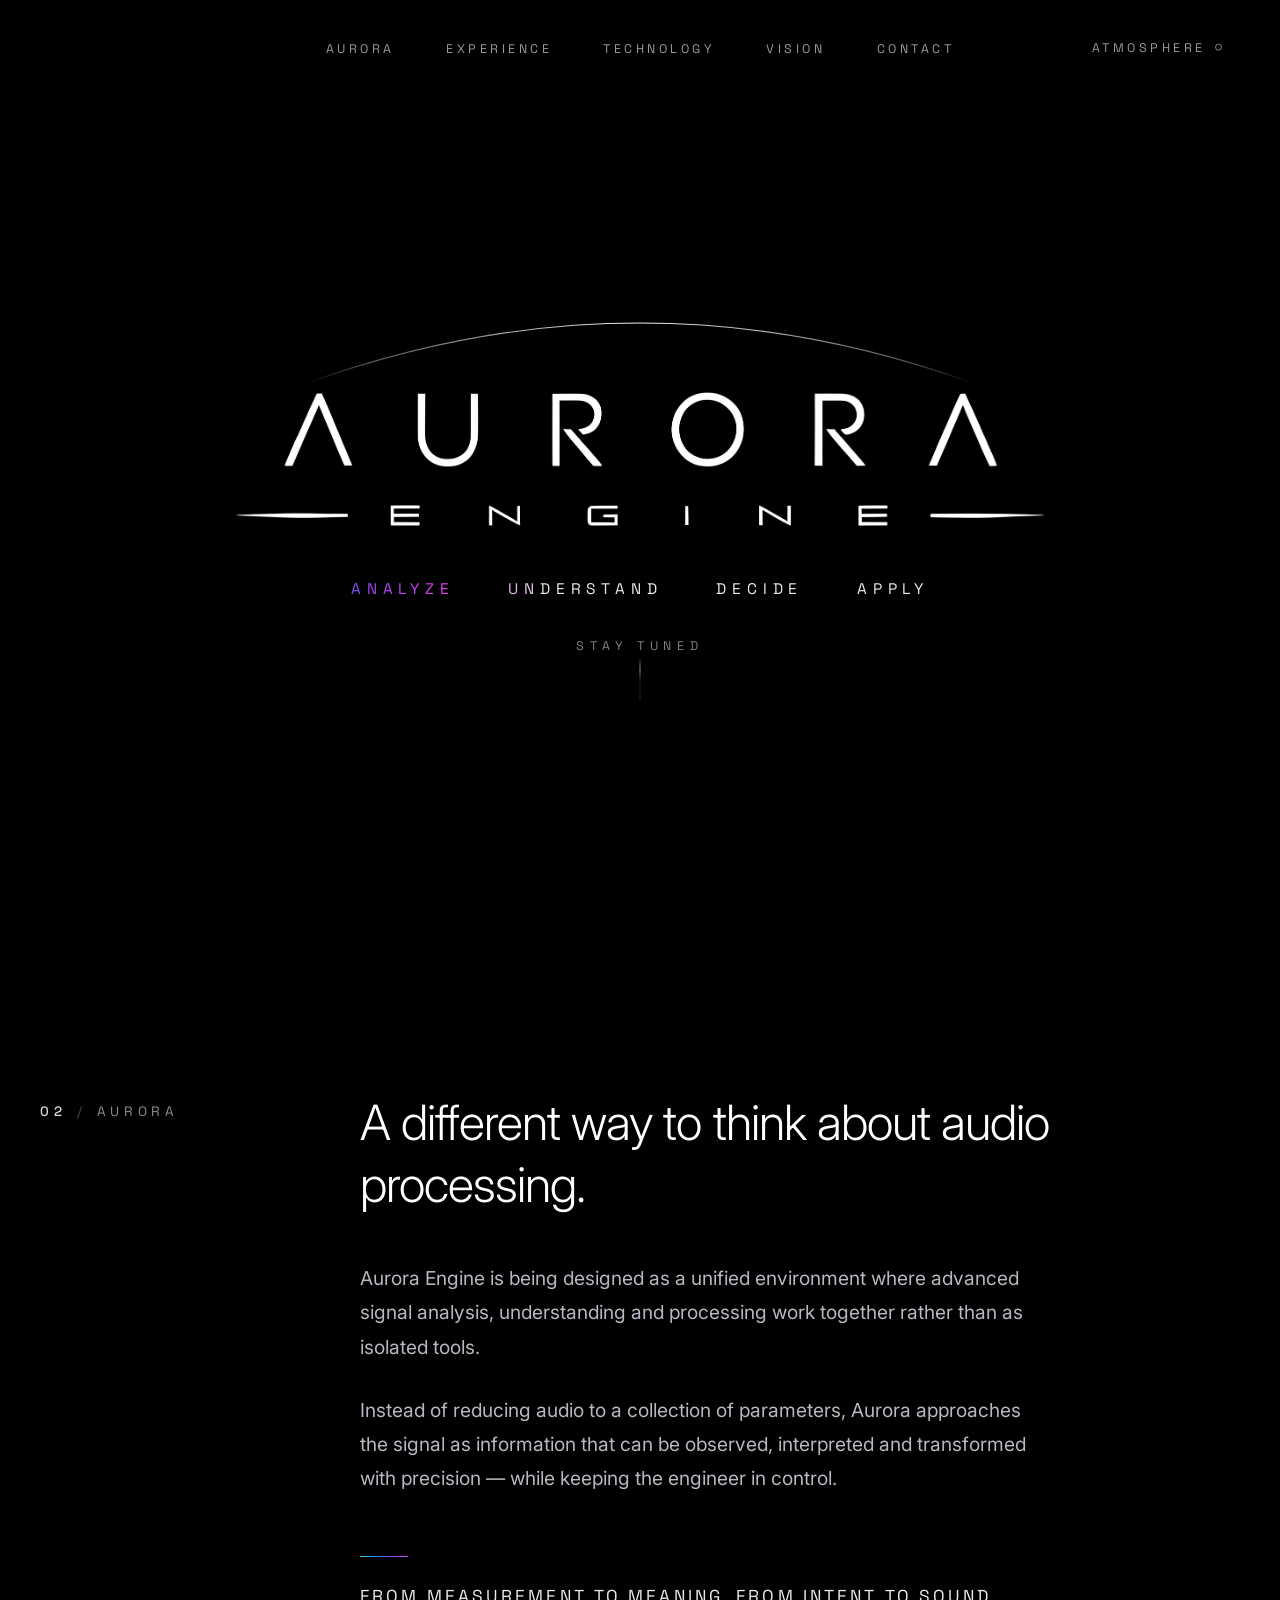
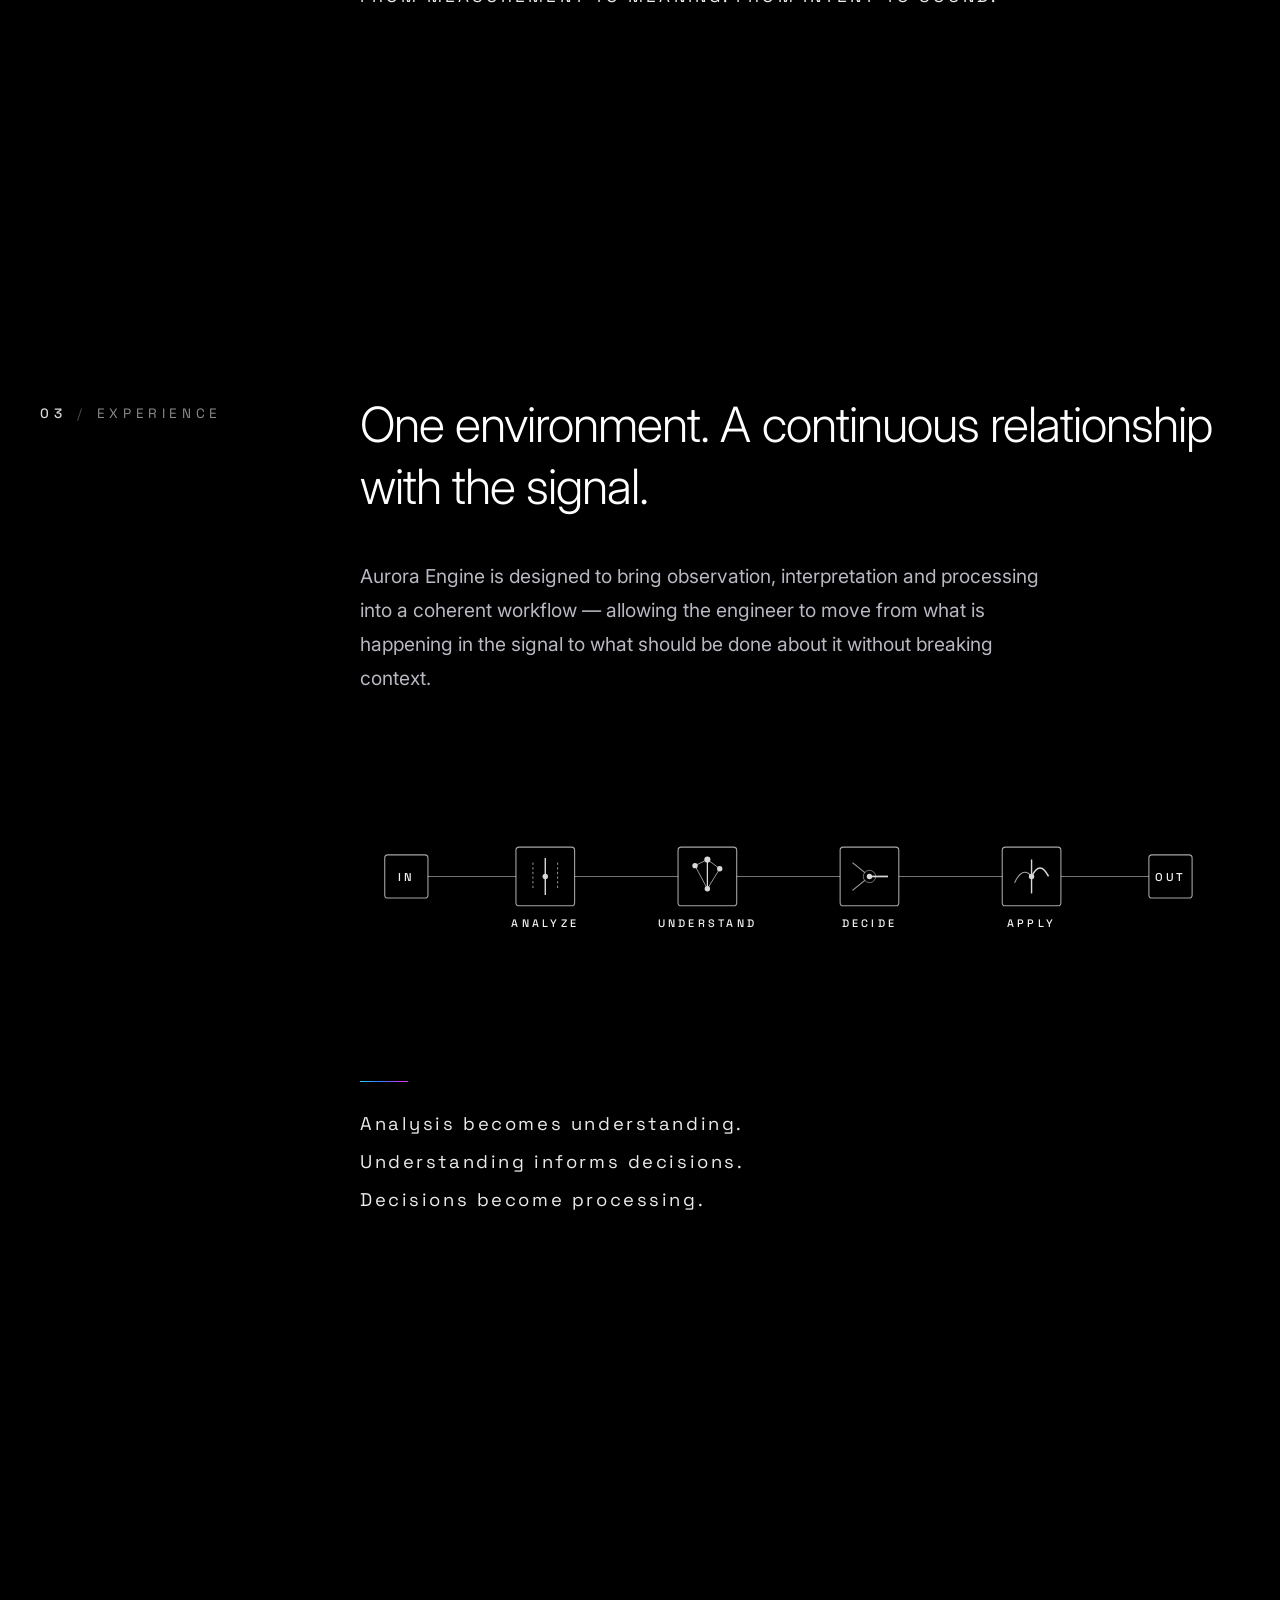
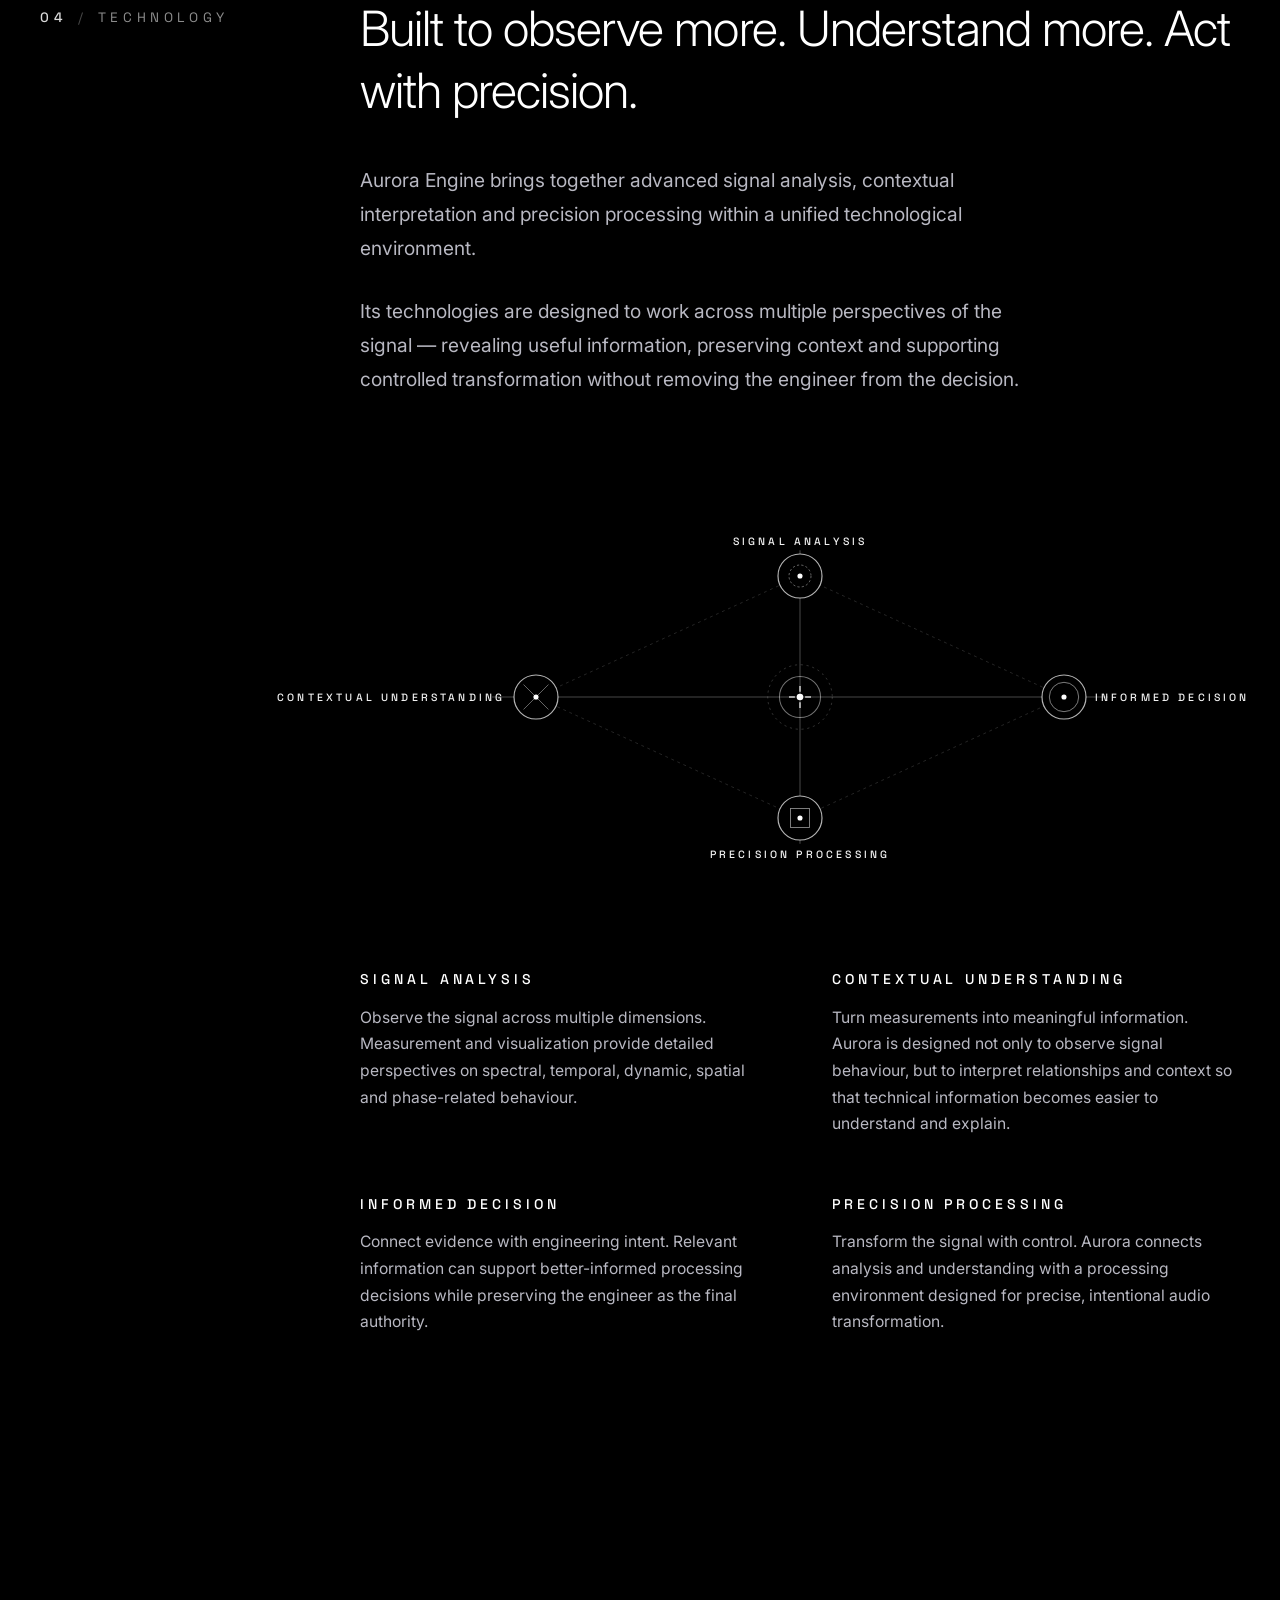
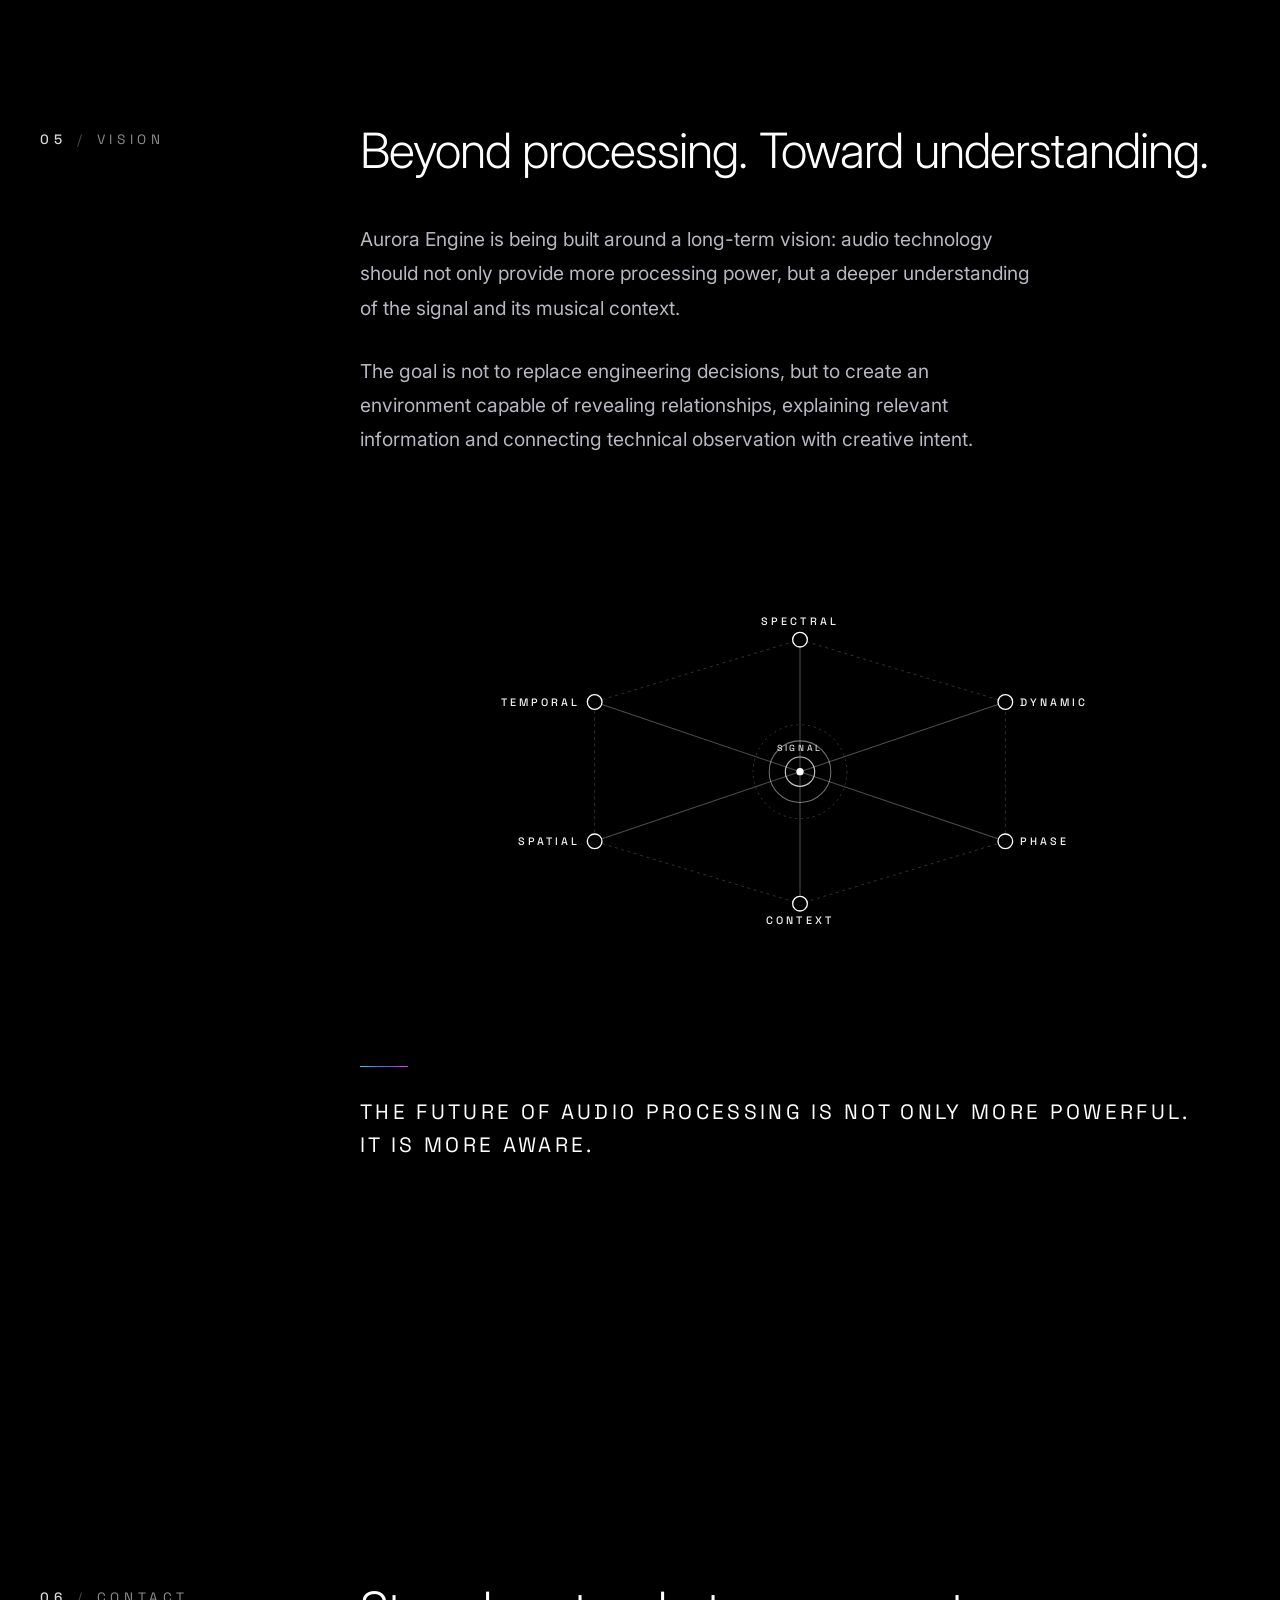
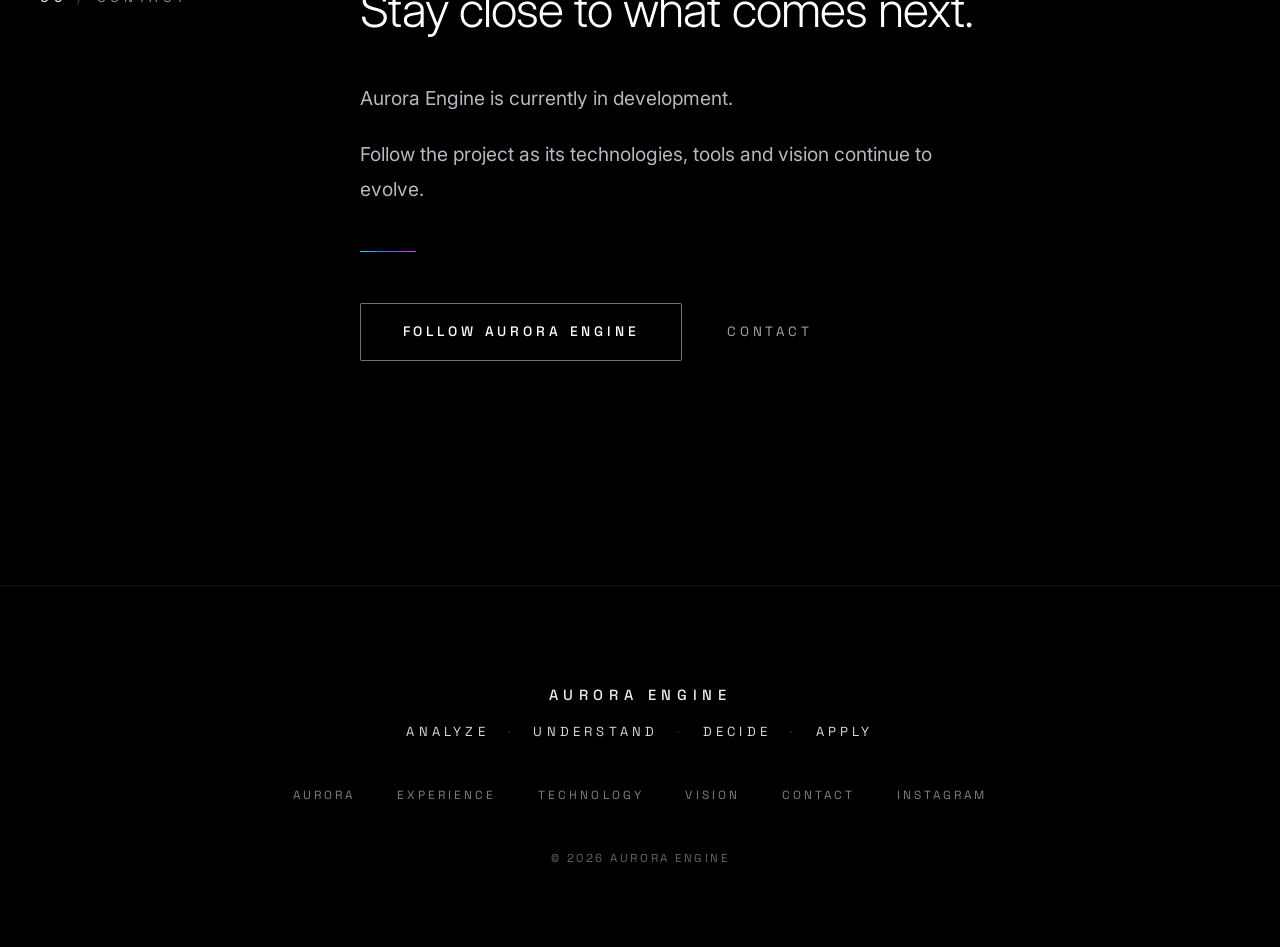
==== index.html @ f7bd5dae "[AURORA-WEB-0005] Add ambient motion and atmosphere audio" ====
<!DOCTYPE html>
<html lang="en">
<head>
  <meta charset="UTF-8">
  <meta name="viewport" content="width=device-width, initial-scale=1.0">
  <title>Aurora Engine — Professional Audio Technology Platform</title>
  <meta name="description" content="Aurora Engine is an advanced professional audio technology platform combining processing, signal understanding, decision support, visualization, and control.">
  <meta name="theme-color" content="#000000">
  <link rel="canonical" href="https://7artaudio.github.io/Aurora-engine-website/">

  <!-- Brand Favicon & Touch Icons -->
  <link rel="icon" type="image/svg+xml" href="assets/brand/favicon.svg">
  <link rel="icon" type="image/x-icon" href="assets/brand/favicon.ico">
  <link rel="apple-touch-icon" sizes="180x180" href="assets/brand/apple-touch-icon.png">

  <!-- Open Graph / Social Media Preview -->
  <meta property="og:type" content="website">
  <meta property="og:title" content="Aurora Engine — Professional Audio Technology Platform">
  <meta property="og:description" content="Aurora Engine is an advanced professional audio technology platform combining processing, signal understanding, decision support, visualization, and control.">
  <meta property="og:url" content="https://7artaudio.github.io/Aurora-engine-website/">
  <meta property="og:image" content="https://7artaudio.github.io/Aurora-engine-website/assets/brand/og-preview-aurora-engine.png">
  <meta property="og:site_name" content="Aurora Engine">

  <!-- Twitter / X Card -->
  <meta name="twitter:card" content="summary_large_image">
  <meta name="twitter:title" content="Aurora Engine — Professional Audio Technology Platform">
  <meta name="twitter:description" content="Aurora Engine is an advanced professional audio technology platform combining processing, signal understanding, decision support, visualization, and control.">
  <meta name="twitter:image" content="https://7artaudio.github.io/Aurora-engine-website/assets/brand/og-preview-aurora-engine.png">

  <!-- Schema.org JSON-LD Structured Data -->
  <script type="application/ld+json">
  {
    "@context": "https://schema.org",
    "@type": "WebSite",
    "name": "Aurora Engine",
    "url": "https://7artaudio.github.io/Aurora-engine-website/",
    "description": "Aurora Engine is an advanced professional audio technology platform combining processing, signal understanding, decision support, visualization, and control.",
    "sameAs": [
      "https://www.instagram.com/aurora.engine/"
    ]
  }
  </script>
  
  <!-- Modern Precision Typography -->
  <link rel="preconnect" href="https://fonts.googleapis.com">
  <link rel="preconnect" href="https://fonts.gstatic.com" crossorigin>
  <link href="https://fonts.googleapis.com/css2?family=Inter:wght@300;400;500;600&family=Space+Grotesk:wght@300;400;500&display=swap" rel="stylesheet">
  
  <!-- Main Styling -->
  <link rel="stylesheet" href="css/style.css">
</head>
<body class="is-loading">

  <!-- Native Ambient Atmosphere Audio Element -->
  <audio id="aurora-audio-player" src="assets/audio/Aurora%20sound%2001.mp3" preload="metadata" loop aria-hidden="true"></audio>

  <!-- LAYER 07: Minimal Ambient Navigation Foundation -->
  <header class="site-header" id="site-header">
    <nav class="main-nav" aria-label="Main Navigation">
      <ul class="nav-list">
        <li class="nav-item"><a href="#aurora" class="nav-link">AURORA</a></li>
        <li class="nav-item"><a href="#experience" class="nav-link">EXPERIENCE</a></li>
        <li class="nav-item"><a href="#technology" class="nav-link">TECHNOLOGY</a></li>
        <li class="nav-item"><a href="#vision" class="nav-link">VISION</a></li>
        <li class="nav-item"><a href="#contact" class="nav-link">CONTACT</a></li>
      </ul>
    </nav>

    <!-- Ambient Atmosphere Audio Control -->
    <div class="header-atmosphere-wrap">
      <button id="atmosphere-toggle" class="atmosphere-control" aria-pressed="false" aria-label="Toggle Aurora ambient atmosphere audio">
        <span class="atmosphere-label">ATMOSPHERE</span>
        <span class="atmosphere-dot" aria-hidden="true"></span>
      </button>
    </div>
  </header>

  <main id="main-content">
    <!-- Visually-Hidden Accessible Document Title -->
    <h1 class="sr-only">Aurora Engine — Professional Audio Technology Platform</h1>

    <!-- HERO SECTION (FROZEN REFERENCE v1.0) -->
    <section class="hero-section" id="hero">
      
      <!-- PURE BLACK ENVIRONMENT -->

      <div class="hero-container">
        <!-- Unified Hero Brand Architecture -->
        <div class="hero-lockup">
          
          <!-- Native Web SVG Arc (Precision Alignment & Left-to-Right Energy Wave) -->
          <div class="hero-arc-container">
            <svg class="hero-native-arc-svg" viewBox="0 0 800 160" preserveAspectRatio="xMidYMin meet" aria-hidden="true">
              <defs>
                <!-- 1. White/Silver Base Structural Arc Gradient -->
                <linearGradient id="arcBaseWhiteGradient" x1="0%" y1="0%" x2="100%" y2="0%">
                  <stop offset="0%" stop-color="#ffffff" stop-opacity="0" />
                  <stop offset="10%" stop-color="#ffffff" stop-opacity="0.35" />
                  <stop offset="50%" stop-color="#ffffff" stop-opacity="0.95" />
                  <stop offset="90%" stop-color="#ffffff" stop-opacity="0.35" />
                  <stop offset="100%" stop-color="#ffffff" stop-opacity="0" />
                </linearGradient>

                <!-- 2. Left-to-Right Moving Spectral Energy Wave Gradient (SMIL Hardware Animated) -->
                <linearGradient id="arcEnergyWaveGradient" x1="0%" y1="0%" x2="100%" y2="0%">
                  <stop offset="0%" stop-color="#ffffff" stop-opacity="0" />
                  <stop offset="25%" stop-color="#38cdf0" stop-opacity="0.90" />
                  <stop offset="42%" stop-color="#2b7fff" stop-opacity="0.95" />
                  <stop offset="58%" stop-color="#9d42f5" stop-opacity="0.95" />
                  <stop offset="75%" stop-color="#e042f5" stop-opacity="0.85" />
                  <stop offset="100%" stop-color="#ffffff" stop-opacity="0" />
                  <animateTransform 
                    attributeName="gradientTransform" 
                    type="translate" 
                    from="-800 0" 
                    to="800 0" 
                    dur="8s" 
                    repeatCount="indefinite" />
                </linearGradient>
              </defs>

              <!-- Base Precision White/Silver Arc Core (1.2px) -->
              <path d="M 40,145 Q 400,15 760,145" 
                    fill="none" 
                    stroke="url(#arcBaseWhiteGradient)" 
                    stroke-width="1.2" 
                    stroke-linecap="round" />

              <!-- Traveling Left-to-Right Auroral Energy Wave (1.5px) -->
              <path d="M 40,145 Q 400,15 760,145" 
                    fill="none" 
                    stroke="url(#arcEnergyWaveGradient)" 
                    stroke-width="1.5" 
                    stroke-linecap="round" />
            </svg>
          </div>

          <!-- Official LOGO AURORA HD Derived Transparent Asset -->
          <div class="hero-logo-wrapper">
            <img 
              src="assets/logo/aurora-engine-logo-hd-transparent.png" 
              alt="Aurora Engine" 
              class="hero-logo-img"
              width="3730" 
              height="667"
              loading="eager"
              fetchpriority="high"
            >
          </div>

          <!-- Conceptual Brand Signature -->
          <div class="hero-signature-block" id="hero-signature">
            <div class="signature-line" aria-label="Analyze, Understand, Decide, Apply">
              <span class="sig-word">ANALYZE</span>
              <span class="sig-dot" aria-hidden="true">·</span>
              <span class="sig-word">UNDERSTAND</span>
              <span class="sig-dot" aria-hidden="true">·</span>
              <span class="sig-word">DECIDE</span>
              <span class="sig-dot" aria-hidden="true">·</span>
              <span class="sig-word">APPLY</span>
            </div>
          </div>

          <!-- STAY TUNED -->
          <div class="hero-stay-tuned" id="hero-stay-tuned">
            <span class="stay-tuned-text">STAY TUNED</span>
          </div>

        </div>

        <!-- Minimal Continuation Indicator Line -->
        <div class="hero-scroll-indicator" id="scroll-indicator">
          <a href="#aurora" class="scroll-link" aria-label="Scroll to continue">
            <div class="scroll-line-wrap">
              <span class="scroll-line"></span>
            </div>
          </a>
        </div>
      </div>
    </section>

    <!-- SECTION 02 — AURORA (PRODUCT VISION v1 R1) -->
    <section class="section-aurora" id="aurora" aria-label="Aurora Product Vision">
      <div class="section-container">
        
        <!-- Editorial Architectural Layout Grid -->
        <div class="aurora-grid">
          
          <!-- Left Column: Section Index Meta -->
          <div class="aurora-meta">
            <span class="section-number">02</span>
            <span class="section-divider" aria-hidden="true">/</span>
            <span class="section-label">AURORA</span>
          </div>

          <!-- Right Column: Authoritative Editorial Narrative -->
          <div class="aurora-content">
            <!-- Headline -->
            <h2 class="aurora-headline">
              A different way to think about audio processing.
            </h2>

            <!-- Body Paragraphs -->
            <div class="aurora-body">
              <p>
                Aurora Engine is being designed as a unified environment where advanced signal analysis, understanding and processing work together rather than as isolated tools.
              </p>
              <p>
                Instead of reducing audio to a collection of parameters, Aurora approaches the signal as information that can be observed, interpreted and transformed with precision — while keeping the engineer in control.
              </p>
            </div>

            <!-- Conceptual Signature Line -->
            <div class="aurora-conceptual-block">
              <div class="conceptual-accent-line" aria-hidden="true"></div>
              <p class="conceptual-line">
                From measurement to meaning. From intent to sound.
              </p>
            </div>
          </div>

        </div>

      </div>
    </section>

    <!-- SECTION 03 — EXPERIENCE (PRECISION SIGNAL CHAIN v1 R7 SCALE PASS) -->
    <section class="section-experience" id="experience" aria-label="Aurora Experience">
      <div class="section-container">
        
        <!-- Editorial Architectural Layout Grid -->
        <div class="experience-grid">
          
          <!-- Left Column: Section Index Meta -->
          <div class="experience-meta">
            <span class="section-number">03</span>
            <span class="section-divider" aria-hidden="true">/</span>
            <span class="section-label">EXPERIENCE</span>
          </div>

          <!-- Right Column: Narrative & Enlarged Precision Signal Chain Schematic -->
          <div class="experience-content">
            <!-- Headline -->
            <h2 class="experience-headline">
              One environment. A continuous relationship with the signal.
            </h2>

            <!-- Body Paragraph -->
            <div class="experience-body">
              <p>
                Aurora Engine is designed to bring observation, interpretation and processing into a coherent workflow — allowing the engineer to move from what is happening in the signal to what should be done about it without breaking context.
              </p>
            </div>

            <!-- Precision Signal Chain Schematic Area (R7: 60% Scale & Authority Boost) -->
            <div class="experience-diagram-wrapper" aria-label="Precision Signal Chain Schematic: IN to Analyze to Understand to Decide to Apply to OUT">
              
              <!-- Desktop / Tablet Horizontal Precision Schematic -->
              <div class="diagram-desktop-view">
                <svg class="schematic-svg" viewBox="0 0 1140 240" preserveAspectRatio="xMidYMid meet" aria-hidden="true">
                  <defs>
                    <!-- Localized Animated Energy Impulse Gradient (Left -> Right) -->
                    <linearGradient id="schematicEnergyPacket" x1="0%" y1="0%" x2="100%" y2="0%">
                      <stop offset="0%" stop-color="#ffffff" stop-opacity="0" />
                      <stop offset="15%" stop-color="#38cdf0" stop-opacity="0.95" />
                      <stop offset="38%" stop-color="#2b7fff" stop-opacity="1" />
                      <stop offset="62%" stop-color="#9d42f5" stop-opacity="1" />
                      <stop offset="85%" stop-color="#e042f5" stop-opacity="0.95" />
                      <stop offset="100%" stop-color="#ffffff" stop-opacity="0" />
                      <animateTransform 
                        attributeName="gradientTransform" 
                        type="translate" 
                        from="-1140 0" 
                        to="1140 0" 
                        dur="9s" 
                        repeatCount="indefinite" />
                    </linearGradient>
                  </defs>

                  <!-- 1. Base Conductor Line (1.5px Silver Schematic Conductor) -->
                  <line x1="60" y1="90" x2="1050" y2="90" stroke="rgba(255, 255, 255, 0.45)" stroke-width="1.5" />

                  <!-- 2. Traveling Localized Energy Impulse Line (2.8px Spectral Pulse Overlay) -->
                  <line x1="60" y1="90" x2="1050" y2="90" stroke="url(#schematicEnergyPacket)" stroke-width="2.8" />

                  <!-- NODE 1: TERMINAL [ IN ] (x = 60, y = 90) -->
                  <g class="schematic-node node-terminal node-in" transform="translate(60, 90)">
                    <rect x="-28" y="-28" width="56" height="56" rx="4" fill="#000000" stroke="rgba(255, 255, 255, 0.65)" stroke-width="1.4" />
                    <text x="0" y="6" text-anchor="middle" class="terminal-text">IN</text>
                  </g>

                  <!-- NODE 2: PROCESSOR [ ANALYZE ] (x = 240, y = 90) -->
                  <g class="schematic-node node-processor stage-analyze" transform="translate(240, 90)">
                    <rect x="-38" y="-38" width="76" height="76" rx="4" fill="#000000" class="processor-box r7-analyze-box" stroke="rgba(255, 255, 255, 0.65)" stroke-width="1.4" />
                    <!-- Abstract Micro-Glyph: Enlarged Sampling Traces -->
                    <g class="micro-glyph r7-analyze-glyph">
                      <line x1="-16" y1="-18" x2="-16" y2="18" stroke="rgba(255,255,255,0.75)" stroke-dasharray="3,3" stroke-width="1.2" />
                      <line x1="0" y1="-24" x2="0" y2="24" stroke="#ffffff" stroke-width="1.8" />
                      <line x1="16" y1="-18" x2="16" y2="18" stroke="rgba(255,255,255,0.75)" stroke-dasharray="3,3" stroke-width="1.2" />
                      <circle r="3.5" cx="0" cy="0" fill="#ffffff" />
                    </g>
                    <text x="0" y="65" text-anchor="middle" class="stage-label">ANALYZE</text>
                  </g>

                  <!-- NODE 3: PROCESSOR [ UNDERSTAND ] (x = 450, y = 90) -->
                  <g class="schematic-node node-processor stage-understand" transform="translate(450, 90)">
                    <rect x="-38" y="-38" width="76" height="76" rx="4" fill="#000000" class="processor-box r7-understand-box" stroke="rgba(255, 255, 255, 0.65)" stroke-width="1.4" />
                    <!-- Abstract Micro-Glyph: Enlarged Relational Network -->
                    <g class="micro-glyph r7-understand-glyph">
                      <line x1="-16" y1="-14" x2="0" y2="-22" stroke="rgba(255,255,255,0.75)" stroke-width="1.2" />
                      <line x1="0" y1="-22" x2="16" y2="-10" stroke="rgba(255,255,255,0.75)" stroke-width="1.2" />
                      <line x1="-16" y1="-14" x2="0" y2="16" stroke="rgba(255,255,255,0.75)" stroke-width="1.2" />
                      <line x1="16" y1="-10" x2="0" y2="16" stroke="rgba(255,255,255,0.75)" stroke-width="1.2" />
                      <line x1="0" y1="-22" x2="0" y2="16" stroke="#ffffff" stroke-width="1.6" />
                      <circle r="3.5" cx="-16" cy="-14" fill="#ffffff" />
                      <circle r="4" cx="0" cy="-22" fill="#ffffff" />
                      <circle r="3.5" cx="16" cy="-10" fill="#ffffff" />
                      <circle r="3.5" cx="0" cy="16" fill="#ffffff" />
                    </g>
                    <text x="0" y="65" text-anchor="middle" class="stage-label">UNDERSTAND</text>
                  </g>

                  <!-- NODE 4: PROCESSOR [ DECIDE ] (x = 660, y = 90) -->
                  <g class="schematic-node node-processor stage-decide" transform="translate(660, 90)">
                    <rect x="-38" y="-38" width="76" height="76" rx="4" fill="#000000" class="processor-box r7-decide-box" stroke="rgba(255, 255, 255, 0.65)" stroke-width="1.4" />
                    <!-- Abstract Micro-Glyph: Enlarged Vector Focus -->
                    <g class="micro-glyph r7-decide-glyph">
                      <line x1="-22" y1="-18" x2="-6" y2="-5" stroke="rgba(255,255,255,0.75)" stroke-width="1.4" />
                      <line x1="-22" y1="18" x2="-6" y2="5" stroke="rgba(255,255,255,0.75)" stroke-width="1.4" />
                      <line x1="0" y1="0" x2="24" y2="0" stroke="#ffffff" stroke-width="2.2" />
                      <circle r="8" cx="0" cy="0" fill="none" stroke="rgba(255,255,255,0.55)" stroke-width="1.2" />
                      <circle r="3.5" cx="0" cy="0" fill="#ffffff" />
                    </g>
                    <text x="0" y="65" text-anchor="middle" class="stage-label">DECIDE</text>
                  </g>

                  <!-- NODE 5: PROCESSOR [ APPLY ] (x = 870, y = 90) -->
                  <g class="schematic-node node-processor stage-apply" transform="translate(870, 90)">
                    <rect x="-38" y="-38" width="76" height="76" rx="4" fill="#000000" class="processor-box r7-apply-box" stroke="rgba(255, 255, 255, 0.65)" stroke-width="1.4" />
                    <!-- Abstract Micro-Glyph: Enlarged Transformation Boundary -->
                    <g class="micro-glyph r7-apply-glyph">
                      <path d="M -22,8 Q -11,-14 0,0" fill="none" stroke="rgba(255,255,255,0.75)" stroke-width="1.4" />
                      <line x1="0" y1="-22" x2="0" y2="22" stroke="#ffffff" stroke-width="1.8" />
                      <path d="M 0,0 Q 11,-22 22,0" fill="none" stroke="#ffffff" stroke-width="2.0" />
                      <circle r="3.5" cx="0" cy="0" fill="#ffffff" />
                    </g>
                    <text x="0" y="65" text-anchor="middle" class="stage-label">APPLY</text>
                  </g>

                  <!-- NODE 6: TERMINAL [ OUT ] (x = 1050, y = 90) -->
                  <g class="schematic-node node-terminal node-out" transform="translate(1050, 90)">
                    <rect x="-28" y="-28" width="56" height="56" rx="4" fill="#000000" stroke="rgba(255, 255, 255, 0.65)" stroke-width="1.4" />
                    <text x="0" y="6" text-anchor="middle" class="terminal-text">OUT</text>
                  </g>
                </svg>
              </div>

              <!-- Mobile Responsive Vertical Schematic View (Top -> Bottom) -->
              <div class="diagram-mobile-view">
                <div class="mobile-schematic-chain">
                  <!-- IN -->
                  <div class="mobile-terminal-node"><span class="m-terminal-txt">IN</span></div>
                  <div class="mobile-conductor-line"><span class="m-conductor-pulse"></span></div>
                  
                  <!-- ANALYZE -->
                  <div class="mobile-processor-node">
                    <div class="m-processor-box">
                      <svg viewBox="-28 -28 56 56" width="32" height="32">
                        <line x1="0" y1="-18" x2="0" y2="18" stroke="#fff" stroke-width="1.8"/>
                        <circle r="3" cx="0" cy="0" fill="#fff"/>
                      </svg>
                    </div>
                    <span class="m-processor-label">ANALYZE</span>
                  </div>
                  
                  <div class="mobile-conductor-line"><span class="m-conductor-pulse"></span></div>
                  
                  <!-- UNDERSTAND -->
                  <div class="mobile-processor-node">
                    <div class="m-processor-box">
                      <svg viewBox="-28 -28 56 56" width="32" height="32">
                        <line x1="0" y1="-18" x2="0" y2="14" stroke="#fff" stroke-width="1.6"/>
                        <circle r="3.5" cx="0" cy="-18" fill="#fff"/>
                        <circle r="3" cx="-12" cy="0" fill="#fff"/>
                        <circle r="3" cx="12" cy="0" fill="#fff"/>
                      </svg>
                    </div>
                    <span class="m-processor-label">UNDERSTAND</span>
                  </div>

                  <div class="mobile-conductor-line"><span class="m-conductor-pulse"></span></div>
                  
                  <!-- DECIDE -->
                  <div class="mobile-processor-node">
                    <div class="m-processor-box">
                      <svg viewBox="-28 -28 56 56" width="32" height="32">
                        <line x1="-16" y1="-14" x2="-4" y2="-4" stroke="#fff" stroke-width="1.4"/>
                        <line x1="0" y1="0" x2="18" y2="0" stroke="#fff" stroke-width="2.0"/>
                        <circle r="3" cx="0" cy="0" fill="#fff"/>
                      </svg>
                    </div>
                    <span class="m-processor-label">DECIDE</span>
                  </div>

                  <div class="mobile-conductor-line"><span class="m-conductor-pulse"></span></div>
                  
                  <!-- APPLY -->
                  <div class="mobile-processor-node">
                    <div class="m-processor-box">
                      <svg viewBox="-28 -28 56 56" width="32" height="32">
                        <line x1="0" y1="-18" x2="0" y2="18" stroke="#fff" stroke-width="1.8"/>
                        <path d="M 0,0 Q 10,-18 18,0" fill="none" stroke="#fff" stroke-width="1.8"/>
                        <circle r="3" cx="0" cy="0" fill="#fff"/>
                      </svg>
                    </div>
                    <span class="m-processor-label">APPLY</span>
                  </div>

                  <div class="mobile-conductor-line"><span class="m-conductor-pulse"></span></div>
                  <!-- OUT -->
                  <div class="mobile-terminal-node"><span class="m-terminal-txt">OUT</span></div>
                </div>
              </div>

            </div>

            <!-- Conceptual Sequence Conclusion Block -->
            <div class="experience-sequence-block">
              <div class="sequence-accent-line" aria-hidden="true"></div>
              <div class="sequence-list">
                <p class="sequence-item">Analysis becomes understanding.</p>
                <p class="sequence-item">Understanding informs decisions.</p>
                <p class="sequence-item">Decisions become processing.</p>
              </div>
            </div>

          </div>

        </div>

      </div>
    </section>

    <!-- SECTION 04 — TECHNOLOGY (TECHNOLOGY LANDSCAPE v1 R1 PASS) -->
    <section class="section-technology" id="technology" aria-label="Aurora Technology Landscape">
      <div class="section-container">
        
        <!-- Editorial Architectural Layout Grid -->
        <div class="technology-grid">
          
          <!-- Left Column: Section Index Meta -->
          <div class="technology-meta">
            <span class="section-number">04</span>
            <span class="section-divider" aria-hidden="true">/</span>
            <span class="section-label">TECHNOLOGY</span>
          </div>

          <!-- Right Column: Authoritative Public Copy & Technology Field Composition -->
          <div class="technology-content">
            <!-- Headline -->
            <h2 class="technology-headline">
              Built to observe more. Understand more. Act with precision.
            </h2>

            <!-- Body Paragraphs -->
            <div class="technology-body">
              <p>
                Aurora Engine brings together advanced signal analysis, contextual interpretation and precision processing within a unified technological environment.
              </p>
              <p>
                Its technologies are designed to work across multiple perspectives of the signal — revealing useful information, preserving context and supporting controlled transformation without removing the engineer from the decision.
              </p>
            </div>

            <!-- Abstract Technology Field Vector Composition (Desktop/Tablet Footprint: 1200px / R1 +22% Scale Boost) -->
            <div class="technology-field-wrapper" aria-label="Abstract Technology Field: Signal Analysis, Contextual Understanding, Informed Decision, Precision Processing">
              
              <div class="tech-field-desktop-view">
                <svg class="tech-field-svg" viewBox="0 0 1200 480" preserveAspectRatio="xMidYMid meet" aria-hidden="true">
                  <defs>
                    <!-- Asynchronous Transient Spectral Pulse Gradient (Vertical Axis) -->
                    <linearGradient id="techAxisVerticalGradient" x1="0%" y1="0%" x2="0%" y2="100%">
                      <stop offset="0%" stop-color="#38cdf0" stop-opacity="0.85" />
                      <stop offset="50%" stop-color="#2b7fff" stop-opacity="1" />
                      <stop offset="100%" stop-color="#e042f5" stop-opacity="0.85" />
                      <animateTransform 
                        attributeName="gradientTransform" 
                        type="translate" 
                        from="0 -480" 
                        to="0 480" 
                        dur="12s" 
                        repeatCount="indefinite" />
                    </linearGradient>

                    <!-- Asynchronous Transient Spectral Pulse Gradient (Horizontal Axis) -->
                    <linearGradient id="techAxisHorizontalGradient" x1="0%" y1="0%" x2="100%" y2="0%">
                      <stop offset="0%" stop-color="#38cdf0" stop-opacity="0.85" />
                      <stop offset="50%" stop-color="#9d42f5" stop-opacity="1" />
                      <stop offset="100%" stop-color="#e042f5" stop-opacity="0.85" />
                      <animateTransform 
                        attributeName="gradientTransform" 
                        type="translate" 
                        from="-1200 0" 
                        to="1200 0" 
                        dur="14s" 
                        repeatCount="indefinite" />
                    </linearGradient>
                  </defs>

                  <!-- 1. Coordinate Grid Lines & Quadrant Diamond Geometry -->
                  <!-- Quadrant Diamond Boundary -->
                  <polygon points="600,75 960,240 600,405 240,240" fill="none" stroke="rgba(255, 255, 255, 0.16)" stroke-width="1.2" stroke-dasharray="4,5" class="tech-quadrant-diamond" />
                  
                  <!-- Main Reference Coordinate Axes -->
                  <line x1="600" y1="40" x2="600" y2="440" stroke="rgba(255, 255, 255, 0.28)" stroke-width="1.4" />
                  <line x1="180" y1="240" x2="1020" y2="240" stroke="rgba(255, 255, 255, 0.28)" stroke-width="1.4" />

                  <!-- Transient Asynchronous Energy Impulse Overlays -->
                  <line x1="600" y1="40" x2="600" y2="440" stroke="url(#techAxisVerticalGradient)" stroke-width="2.2" />
                  <line x1="180" y1="240" x2="1020" y2="240" stroke="url(#techAxisHorizontalGradient)" stroke-width="2.2" />

                  <!-- 2. CENTRAL AURORA CONVERGENCE REGION (x = 600, y = 240) -->
                  <g class="tech-central-convergence" transform="translate(600, 240)">
                    <circle r="44" fill="none" stroke="rgba(255, 255, 255, 0.22)" stroke-width="1.2" stroke-dasharray="3,5" />
                    <circle r="28" fill="none" stroke="rgba(255, 255, 255, 0.45)" stroke-width="1.4" />
                    <circle r="4.5" fill="#ffffff" />
                    <!-- Precision Coordinate Crosshair Ticks -->
                    <line x1="-15" y1="0" x2="-7" y2="0" stroke="#ffffff" stroke-width="1.6" />
                    <line x1="7" y1="0" x2="15" y2="0" stroke="#ffffff" stroke-width="1.6" />
                    <line x1="0" y1="-15" x2="0" y2="-7" stroke="#ffffff" stroke-width="1.6" />
                    <line x1="0" y1="7" x2="0" y2="15" stroke="#ffffff" stroke-width="1.6" />
                  </g>

                  <!-- 3. TERRITORY 01: SIGNAL ANALYSIS (TOP: x = 600, y = 75) -->
                  <g class="tech-node node-analysis" transform="translate(600, 75)">
                    <circle r="30" fill="#000000" stroke="rgba(255, 255, 255, 0.70)" stroke-width="1.6" class="tech-node-circle circle-analysis" />
                    <circle r="15" fill="none" stroke="rgba(255, 255, 255, 0.45)" stroke-dasharray="3,3" stroke-width="1.2" />
                    <circle r="3.5" fill="#ffffff" />
                    <!-- Territory Title -->
                    <text x="0" y="-42" text-anchor="middle" class="tech-territory-title">SIGNAL ANALYSIS</text>
                  </g>

                  <!-- 4. TERRITORY 02: CONTEXTUAL UNDERSTANDING (LEFT: x = 240, y = 240) -->
                  <g class="tech-node node-understanding" transform="translate(240, 240)">
                    <circle r="30" fill="#000000" stroke="rgba(255, 255, 255, 0.70)" stroke-width="1.6" class="tech-node-circle circle-understanding" />
                    <line x1="-17" y1="-17" x2="17" y2="17" stroke="rgba(255, 255, 255, 0.45)" stroke-width="1.2" />
                    <line x1="-17" y1="17" x2="17" y2="-17" stroke="rgba(255, 255, 255, 0.45)" stroke-width="1.2" />
                    <circle r="3.5" fill="#ffffff" />
                    <!-- Territory Title -->
                    <text x="-42" y="6" text-anchor="end" class="tech-territory-title">CONTEXTUAL UNDERSTANDING</text>
                  </g>

                  <!-- 5. TERRITORY 03: INFORMED DECISION (RIGHT: x = 960, y = 240) -->
                  <g class="tech-node node-decision" transform="translate(960, 240)">
                    <circle r="30" fill="#000000" stroke="rgba(255, 255, 255, 0.70)" stroke-width="1.6" class="tech-node-circle circle-decision" />
                    <circle r="20" fill="none" stroke="rgba(255, 255, 255, 0.55)" stroke-width="1.2" />
                    <circle r="3.5" fill="#ffffff" />
                    <!-- Territory Title -->
                    <text x="42" y="6" text-anchor="start" class="tech-territory-title">INFORMED DECISION</text>
                  </g>

                  <!-- 6. TERRITORY 04: PRECISION PROCESSING (BOTTOM: x = 600, y = 405) -->
                  <g class="tech-node node-processing" transform="translate(600, 405)">
                    <circle r="30" fill="#000000" stroke="rgba(255, 255, 255, 0.70)" stroke-width="1.6" class="tech-node-circle circle-processing" />
                    <rect x="-13" y="-13" width="26" height="26" fill="none" stroke="rgba(255, 255, 255, 0.55)" stroke-width="1.2" />
                    <circle r="3.5" fill="#ffffff" />
                    <!-- Territory Title -->
                    <text x="0" y="54" text-anchor="middle" class="tech-territory-title">PRECISION PROCESSING</text>
                  </g>
                </svg>
              </div>

              <!-- Mobile Responsive Vertical Territory Sequence -->
              <div class="tech-field-mobile-view">
                <div class="mobile-tech-sequence">
                  <!-- Territory 1: SIGNAL ANALYSIS -->
                  <div class="mobile-tech-item">
                    <div class="m-tech-anchor"><span class="m-anchor-dot"></span></div>
                    <div class="m-tech-info">
                      <h3 class="m-tech-title">SIGNAL ANALYSIS</h3>
                      <p class="m-tech-desc">Observe the signal across multiple dimensions. Measurement and visualization provide detailed perspectives on spectral, temporal, dynamic, spatial and phase-related behaviour.</p>
                    </div>
                  </div>

                  <div class="m-tech-connector"></div>

                  <!-- Territory 2: CONTEXTUAL UNDERSTANDING -->
                  <div class="mobile-tech-item">
                    <div class="m-tech-anchor"><span class="m-anchor-dot"></span></div>
                    <div class="m-tech-info">
                      <h3 class="m-tech-title">CONTEXTUAL UNDERSTANDING</h3>
                      <p class="m-tech-desc">Turn measurements into meaningful information. Aurora is designed not only to observe signal behaviour, but to interpret relationships and context so that technical information becomes easier to understand and explain.</p>
                    </div>
                  </div>

                  <div class="m-tech-connector"></div>

                  <!-- Territory 3: INFORMED DECISION -->
                  <div class="mobile-tech-item">
                    <div class="m-tech-anchor"><span class="m-anchor-dot"></span></div>
                    <div class="m-tech-info">
                      <h3 class="m-tech-title">INFORMED DECISION</h3>
                      <p class="m-tech-desc">Connect evidence with engineering intent. Relevant information can support better-informed processing decisions while preserving the engineer as the final authority.</p>
                    </div>
                  </div>

                  <div class="m-tech-connector"></div>

                  <!-- Territory 4: PRECISION PROCESSING -->
                  <div class="mobile-tech-item">
                    <div class="m-tech-anchor"><span class="m-anchor-dot"></span></div>
                    <div class="m-tech-info">
                      <h3 class="m-tech-title">PRECISION PROCESSING</h3>
                      <p class="m-tech-desc">Transform the signal with control. Aurora connects analysis and understanding with a processing environment designed for precise, intentional audio transformation.</p>
                    </div>
                  </div>
                </div>
              </div>

            </div>

            <!-- Semantic Text Presentation of the Four Territories (Accessible HTML) -->
            <div class="technology-territories-grid">
              <!-- Territory 1: SIGNAL ANALYSIS -->
              <div class="territory-card">
                <h3 class="territory-title">SIGNAL ANALYSIS</h3>
                <p class="territory-desc">
                  Observe the signal across multiple dimensions. Measurement and visualization provide detailed perspectives on spectral, temporal, dynamic, spatial and phase-related behaviour.
                </p>
              </div>

              <!-- Territory 2: CONTEXTUAL UNDERSTANDING -->
              <div class="territory-card">
                <h3 class="territory-title">CONTEXTUAL UNDERSTANDING</h3>
                <p class="territory-desc">
                  Turn measurements into meaningful information. Aurora is designed not only to observe signal behaviour, but to interpret relationships and context so that technical information becomes easier to understand and explain.
                </p>
              </div>

              <!-- Territory 3: INFORMED DECISION -->
              <div class="territory-card">
                <h3 class="territory-title">INFORMED DECISION</h3>
                <p class="territory-desc">
                  Connect evidence with engineering intent. Relevant information can support better-informed processing decisions while preserving the engineer as the final authority.
                </p>
              </div>

              <!-- Territory 4: PRECISION PROCESSING -->
              <div class="territory-card">
                <h3 class="territory-title">PRECISION PROCESSING</h3>
                <p class="territory-desc">
                  Transform the signal with control. Aurora connects analysis and understanding with a processing environment designed for precise, intentional audio transformation.
                </p>
              </div>
            </div>

          </div>

        </div>

      </div>
    </section>

    <!-- SECTION 05 — VISION (EXPANDING CONTEXTUAL PERSPECTIVE FIELD R1 PASS) -->
    <section class="section-vision" id="vision" aria-label="Aurora Long-Term Vision">
      <div class="section-container">
        
        <!-- Editorial Architectural Layout Grid -->
        <div class="vision-grid">
          
          <!-- Left Column: Section Index Meta -->
          <div class="vision-meta">
            <span class="section-number">05</span>
            <span class="section-divider" aria-hidden="true">/</span>
            <span class="section-label">VISION</span>
          </div>

          <!-- Right Column: Narrative & Contextual Perspective Field Visualization -->
          <div class="vision-content">
            <!-- Headline -->
            <h2 class="vision-headline">
              Beyond processing. Toward understanding.
            </h2>

            <!-- Body Paragraphs -->
            <div class="vision-body">
              <p>
                Aurora Engine is being built around a long-term vision: audio technology should not only provide more processing power, but a deeper understanding of the signal and its musical context.
              </p>
              <p>
                The goal is not to replace engineering decisions, but to create an environment capable of revealing relationships, explaining relevant information and connecting technical observation with creative intent.
              </p>
            </div>

            <!-- Expanding Contextual Perspective Field Vector Visualization (R1 +55% Scale & Authority Boost) -->
            <div class="vision-diagram-wrapper" aria-label="Expanding Contextual Perspective Field: Signal Core extending to Spectral, Temporal, Dynamic, Spatial, Phase, and Context observation points">
              
              <div class="vision-desktop-view">
                <svg class="vision-svg" viewBox="0 0 1200 520" preserveAspectRatio="xMidYMid meet" aria-hidden="true">
                  <defs>
                    <!-- Slow Asynchronous Relational Spectral Impulses -->
                    <linearGradient id="visionPulseGradient1" x1="0%" y1="0%" x2="100%" y2="100%">
                      <stop offset="0%" stop-color="#38cdf0" stop-opacity="0" />
                      <stop offset="50%" stop-color="#2b7fff" stop-opacity="0.95" />
                      <stop offset="100%" stop-color="#ffffff" stop-opacity="0" />
                      <animateTransform 
                        attributeName="gradientTransform" 
                        type="translate" 
                        from="-1200 -520" 
                        to="1200 520" 
                        dur="16s" 
                        repeatCount="indefinite" />
                    </linearGradient>

                    <linearGradient id="visionPulseGradient2" x1="100%" y1="0%" x2="0%" y2="100%">
                      <stop offset="0%" stop-color="#9d42f5" stop-opacity="0" />
                      <stop offset="50%" stop-color="#e042f5" stop-opacity="0.95" />
                      <stop offset="100%" stop-color="#ffffff" stop-opacity="0" />
                      <animateTransform 
                        attributeName="gradientTransform" 
                        type="translate" 
                        from="1200 -520" 
                        to="-1200 520" 
                        dur="14s" 
                        repeatCount="indefinite" />
                    </linearGradient>
                  </defs>

                  <!-- 1. Outer Hexagonal Perspective Relational Boundary -->
                  <polygon points="600,80 880,165 880,355 600,440 320,355 320,165" fill="none" stroke="rgba(255, 255, 255, 0.18)" stroke-width="1.4" stroke-dasharray="4,5" />

                  <!-- 2. Radial Rays from Central SIGNAL Core to Outer Perspective Points -->
                  <line x1="600" y1="260" x2="600" y2="80" stroke="rgba(255, 255, 255, 0.30)" stroke-width="1.4" />
                  <line x1="600" y1="260" x2="880" y2="165" stroke="rgba(255, 255, 255, 0.30)" stroke-width="1.4" />
                  <line x1="600" y1="260" x2="880" y2="355" stroke="rgba(255, 255, 255, 0.30)" stroke-width="1.4" />
                  <line x1="600" y1="260" x2="600" y2="440" stroke="rgba(255, 255, 255, 0.30)" stroke-width="1.4" />
                  <line x1="600" y1="260" x2="320" y2="355" stroke="rgba(255, 255, 255, 0.30)" stroke-width="1.4" />
                  <line x1="600" y1="260" x2="320" y2="165" stroke="rgba(255, 255, 255, 0.30)" stroke-width="1.4" />

                  <!-- Transient Relational Impulses -->
                  <line x1="320" y1="165" x2="880" y2="355" stroke="url(#visionPulseGradient1)" stroke-width="2.4" />
                  <line x1="880" y1="165" x2="320" y2="355" stroke="url(#visionPulseGradient2)" stroke-width="2.4" />

                  <!-- 3. CENTRAL SIGNAL CORE (x = 600, y = 260 — HIGH VISUAL AUTHORITY) -->
                  <g class="vision-central-core" transform="translate(600, 260)">
                    <circle r="64" fill="none" stroke="rgba(255, 255, 255, 0.22)" stroke-width="1.2" stroke-dasharray="3,5" class="vision-ring-outer" />
                    <circle r="42" fill="none" stroke="rgba(255, 255, 255, 0.45)" stroke-width="1.4" class="vision-ring-mid" />
                    <circle r="20" fill="none" stroke="rgba(255, 255, 255, 0.75)" stroke-width="1.6" />
                    <circle r="5" fill="#ffffff" />
                    <text x="0" y="-28" text-anchor="middle" class="core-label">SIGNAL</text>
                  </g>

                  <!-- 4. PERSPECTIVE OBSERVATION NODES (r = 10) -->
                  <!-- SPECTRAL (Top: x = 600, y = 80) -->
                  <g class="vision-perspective-node" transform="translate(600, 80)">
                    <circle r="10" fill="#000000" stroke="#ffffff" stroke-width="1.8" />
                    <text x="0" y="-20" text-anchor="middle" class="perspective-label">SPECTRAL</text>
                  </g>

                  <!-- DYNAMIC (Top-Right: x = 880, y = 165) -->
                  <g class="vision-perspective-node" transform="translate(880, 165)">
                    <circle r="10" fill="#000000" stroke="#ffffff" stroke-width="1.8" />
                    <text x="20" y="5" text-anchor="start" class="perspective-label">DYNAMIC</text>
                  </g>

                  <!-- PHASE (Bottom-Right: x = 880, y = 355) -->
                  <g class="vision-perspective-node" transform="translate(880, 355)">
                    <circle r="10" fill="#000000" stroke="#ffffff" stroke-width="1.8" />
                    <text x="20" y="5" text-anchor="start" class="perspective-label">PHASE</text>
                  </g>

                  <!-- CONTEXT (Bottom: x = 600, y = 440) -->
                  <g class="vision-perspective-node" transform="translate(600, 440)">
                    <circle r="10" fill="#000000" stroke="#ffffff" stroke-width="1.8" />
                    <text x="0" y="28" text-anchor="middle" class="perspective-label">CONTEXT</text>
                  </g>

                  <!-- SPATIAL (Bottom-Left: x = 320, y = 355) -->
                  <g class="vision-perspective-node" transform="translate(320, 355)">
                    <circle r="10" fill="#000000" stroke="#ffffff" stroke-width="1.8" />
                    <text x="-20" y="5" text-anchor="end" class="perspective-label">SPATIAL</text>
                  </g>

                  <!-- TEMPORAL (Top-Left: x = 320, y = 165) -->
                  <g class="vision-perspective-node" transform="translate(320, 165)">
                    <circle r="10" fill="#000000" stroke="#ffffff" stroke-width="1.8" />
                    <text x="-20" y="5" text-anchor="end" class="perspective-label">TEMPORAL</text>
                  </g>
                </svg>
              </div>

              <!-- Mobile Responsive Perspective List View -->
              <div class="vision-mobile-view">
                <div class="mobile-perspective-list">
                  <div class="m-perspective-core">SIGNAL</div>
                  <div class="m-perspective-connector"></div>
                  <div class="m-perspective-items">
                    <span class="m-perspective-tag">SPECTRAL</span>
                    <span class="m-perspective-tag">TEMPORAL</span>
                    <span class="m-perspective-tag">DYNAMIC</span>
                    <span class="m-perspective-tag">SPATIAL</span>
                    <span class="m-perspective-tag">PHASE</span>
                    <span class="m-perspective-tag">CONTEXT</span>
                  </div>
                </div>
              </div>

            </div>

            <!-- Authoritative Conceptual Closing Statement (R1 Balanced Line Composition) -->
            <div class="vision-closing-block">
              <div class="closing-accent-line" aria-hidden="true"></div>
              <p class="closing-statement">
                THE FUTURE OF AUDIO PROCESSING IS NOT ONLY MORE POWERFUL.<br>
                IT IS MORE AWARE.
              </p>
            </div>

          </div>

        </div>

      </div>
    </section>

    <!-- SECTION 06 — CONTACT / STAY TUNED (v1) -->
    <section class="section-contact" id="contact" aria-label="Aurora Contact and Updates">
      <div class="section-container">
        
        <!-- Editorial Architectural Layout Grid -->
        <div class="contact-grid">
          
          <!-- Left Column: Section Index Meta -->
          <div class="contact-meta">
            <span class="section-number">06</span>
            <span class="section-divider" aria-hidden="true">/</span>
            <span class="section-label">CONTACT</span>
          </div>

          <!-- Right Column: Restrained Editorial Closing Sequence -->
          <div class="contact-content">
            <!-- Headline -->
            <h2 class="contact-headline">
              Stay close to what comes next.
            </h2>

            <!-- Body Paragraphs -->
            <div class="contact-body">
              <p>
                Aurora Engine is currently in development.
              </p>
              <p>
                Follow the project as its technologies, tools and vision continue to evolve.
              </p>
            </div>

            <!-- Single Restrained Aurora Spectral Color Accent Rule (56px) -->
            <div class="contact-spectral-line" aria-hidden="true"></div>

            <!-- Precision Aurora Actions Group -->
            <div class="contact-actions">
              <!-- Primary Action: Precision Aurora Control (Official Instagram Link) -->
              <a href="https://www.instagram.com/aurora.engine/" target="_blank" rel="noopener noreferrer" class="aurora-control-primary" aria-label="Follow Aurora Engine on Instagram (opens in a new tab)">
                <span class="control-text">FOLLOW AURORA ENGINE</span>
                <span class="control-border-pulse" aria-hidden="true"></span>
              </a>

              <!-- Secondary Contact Link -->
              <a href="#contact-modal" class="aurora-control-secondary">
                CONTACT
              </a>
            </div>

          </div>

        </div>

      </div>
    </section>
  </main>

  <!-- MINIMAL ARCHITECTURAL FOOTER -->
  <footer class="site-footer" id="site-footer">
    <div class="footer-container">
      <div class="footer-top-line" aria-hidden="true"></div>

      <div class="footer-content">
        <!-- Brand Wordmark Base -->
        <div class="footer-brand">
          <span class="footer-brand-name">AURORA ENGINE</span>
        </div>

        <!-- Official Brand Signature Line -->
        <div class="footer-signature" aria-label="Analyze, Understand, Decide, Apply">
          <span class="f-sig-word">ANALYZE</span>
          <span class="f-sig-dot" aria-hidden="true">·</span>
          <span class="f-sig-word">UNDERSTAND</span>
          <span class="f-sig-dot" aria-hidden="true">·</span>
          <span class="f-sig-word">DECIDE</span>
          <span class="f-sig-dot" aria-hidden="true">·</span>
          <span class="f-sig-word">APPLY</span>
        </div>

        <!-- Minimal Navigation -->
        <nav class="footer-nav" aria-label="Footer Navigation">
          <ul class="footer-nav-list">
            <li><a href="#aurora" class="footer-nav-link">AURORA</a></li>
            <li><a href="#experience" class="footer-nav-link">EXPERIENCE</a></li>
            <li><a href="#technology" class="footer-nav-link">TECHNOLOGY</a></li>
            <li><a href="#vision" class="footer-nav-link">VISION</a></li>
            <li><a href="#contact" class="footer-nav-link">CONTACT</a></li>
            <li><a href="https://www.instagram.com/aurora.engine/" class="footer-nav-link" target="_blank" rel="noopener noreferrer" aria-label="Aurora Engine Instagram profile (opens in a new tab)">INSTAGRAM</a></li>
          </ul>
        </nav>

        <!-- Copyright Line -->
        <div class="footer-copyright">
          <p>© 2026 AURORA ENGINE</p>
        </div>
      </div>
    </div>
  </footer>

  <script src="js/main.js"></script>
</body>
</html>
---- css/style.css ----
/* ==========================================================================
   AURORA WEB — MASTER CSS FOUNDATION
   HERO v1.0 (WITH FINAL SIGNATURE REFINEMENT), SECTION 02 AURORA (R1), SECTION 03 EXPERIENCE (R7), SECTION 04 TECHNOLOGY (R1), SECTION 05 VISION (R1), SECTION 06 CONTACT & FOOTER (v1 POLISHED)
   ========================================================================== */

/* --------------------------------------------------------------------------
   1. DESIGN TOKENS & RESET
   -------------------------------------------------------------------------- */
:root {
  /* Color System — Pure Black & Silver Identity */
  --color-bg-pure: #000000;
  --color-bg-surface: #040406;
  
  --color-text-primary: #ffffff;
  --color-text-silver: #b8b8c2;
  --color-text-nav: rgba(255, 255, 255, 0.60);
  --color-text-stay-tuned: rgba(255, 255, 255, 0.50);
  --color-text-muted: #686875;
  --color-text-dim: #3a3a45;

  /* Typography */
  --font-family-main: 'Inter', -apple-system, BlinkMacSystemFont, sans-serif;
  --font-family-code: 'Space Grotesk', monospace;

  /* Timing & Motion */
  --ease-cinematic: cubic-bezier(0.16, 1, 0.3, 1);
}

*, *::before, *::after {
  box-sizing: border-box;
  margin: 0;
  padding: 0;
}

html {
  font-size: 16px;
  background-color: var(--color-bg-pure);
  color: var(--color-text-primary);
  font-family: var(--font-family-main);
  text-rendering: optimizeLegibility;
  -webkit-font-smoothing: antialiased;
  -moz-osx-font-smoothing: grayscale;
  scroll-behavior: smooth;
  overflow-x: hidden;
}

body {
  min-height: 100vh;
  background-color: var(--color-bg-pure);
  color: var(--color-text-primary);
  line-height: 1.5;
  overflow-x: hidden;
  position: relative;
}

/* Accessibility Utility */
.sr-only {
  position: absolute;
  width: 1px;
  height: 1px;
  padding: 0;
  margin: -1px;
  overflow: hidden;
  clip: rect(0, 0, 0, 0);
  white-space: nowrap;
  border: 0;
}

/* --------------------------------------------------------------------------
   2. MINIMAL AMBIENT NAVIGATION (FROZEN REFERENCE v1.0)
   -------------------------------------------------------------------------- */
.site-header {
  position: fixed;
  top: 0;
  left: 0;
  width: 100%;
  z-index: 100;
  padding: 2.2rem 3rem;
  display: flex;
  justify-content: center;
  align-items: center;
  pointer-events: none; /* Interaction on links only */
  opacity: 0;
  transform: translateY(-10px);
  transition: opacity 1.2s var(--ease-cinematic), transform 1.2s var(--ease-cinematic), background 0.4s ease, border-color 0.4s ease;
}

body.is-loaded .site-header {
  opacity: 1;
  transform: translateY(0);
}

.main-nav {
  pointer-events: auto;
}

.nav-list {
  display: flex;
  gap: 3.2rem;
  list-style: none;
  align-items: center;
}

.nav-link {
  color: var(--color-text-nav);
  text-decoration: none;
  font-family: var(--font-family-code);
  font-size: 0.78rem;
  font-weight: 400;
  letter-spacing: 0.28em;
  text-transform: uppercase;
  transition: color 0.4s ease, opacity 0.4s ease;
  position: relative;
  padding: 0.4rem 0;
}

.nav-link:hover,
.nav-link:focus-visible {
  color: var(--color-text-primary);
  outline: none;
}

.nav-link::after {
  content: '';
  position: absolute;
  bottom: 0;
  left: 50%;
  width: 0;
  height: 1px;
  background: var(--color-text-primary);
  transition: width 0.3s var(--ease-cinematic), left 0.3s var(--ease-cinematic);
  opacity: 0.7;
}

.nav-link:hover::after,
.nav-link:focus-visible::after {
  width: 100%;
  left: 0;
}

/* Ambient Atmosphere Audio Control */
.header-atmosphere-wrap {
  position: absolute;
  right: 3rem;
  top: 50%;
  transform: translateY(-50%);
  pointer-events: auto;
  display: flex;
  align-items: center;
}

.atmosphere-control {
  background: transparent;
  border: none;
  cursor: pointer;
  display: flex;
  align-items: center;
  gap: 0.6rem;
  padding: 0.4rem 0.6rem;
  font-family: var(--font-family-code);
  font-size: 0.78rem;
  font-weight: 400;
  letter-spacing: 0.28em;
  color: var(--color-text-nav);
  text-transform: uppercase;
  transition: color 0.4s ease, opacity 0.4s ease;
  user-select: none;
}

.atmosphere-control:hover,
.atmosphere-control:focus-visible {
  color: var(--color-text-primary);
  outline: none;
}

.atmosphere-control:focus-visible {
  outline: 1px solid rgba(255, 255, 255, 0.6);
  outline-offset: 3px;
  border-radius: 2px;
}

.atmosphere-dot {
  width: 7px;
  height: 7px;
  border-radius: 50%;
  border: 1px solid rgba(255, 255, 255, 0.5);
  background: transparent;
  display: inline-block;
  transition: border-color 0.4s ease, background 0.4s ease, box-shadow 0.4s ease;
}

.atmosphere-control[aria-pressed="true"] {
  color: rgba(255, 255, 255, 0.95);
}

.atmosphere-control[aria-pressed="true"] .atmosphere-dot {
  border-color: transparent;
  background: linear-gradient(135deg, #38cdf0 0%, #2b7fff 38%, #9d42f5 72%, #e042f5 100%);
  box-shadow: 0 0 6px rgba(56, 205, 240, 0.4);
}

/* --------------------------------------------------------------------------
   3. HERO SECTION & PURE BLACK ENVIRONMENT (FROZEN REFERENCE v1.0)
   -------------------------------------------------------------------------- */
.hero-section {
  position: relative;
  min-height: 100vh;
  width: 100%;
  display: flex;
  flex-direction: column;
  justify-content: center;
  align-items: center;
  background-color: var(--color-bg-pure);
  padding: 5rem 2rem 3rem;
  overflow: hidden;
}

/* Hero Container (Elevated Optical Center) */
.hero-container {
  position: relative;
  z-index: 2;
  display: flex;
  flex-direction: column;
  align-items: center;
  justify-content: center;
  width: 100%;
  max-width: 1200px;
  margin: -3vh auto 0;
  text-align: center;
}

/* Hero Brand Lockup Wrapper */
.hero-lockup {
  display: flex;
  flex-direction: column;
  align-items: center;
  justify-content: center;
  width: 100%;
}

/* --------------------------------------------------------------------------
   4. NATIVE WEB SVG PRECISION ARC (FROZEN REFERENCE v1.0)
   -------------------------------------------------------------------------- */
.hero-arc-container {
  width: 90%;
  max-width: 780px; /* Corresponds to the width of the AURORA wordmark */
  margin-bottom: -0.7rem; /* Deliberate small vertical air gap above AURORA carets */
  opacity: 0;
  transform: translateY(10px);
  transition: opacity 1.8s var(--ease-cinematic) 0.1s, transform 1.8s var(--ease-cinematic) 0.1s;
}

body.is-loaded .hero-arc-container {
  opacity: 1;
  transform: translateY(0);
}

.hero-native-arc-svg {
  width: 100%;
  height: auto;
  display: block;
  overflow: visible;
}

/* --------------------------------------------------------------------------
   5. LOGO AURORA HD (FROZEN REFERENCE v1.0)
   -------------------------------------------------------------------------- */
.hero-logo-wrapper {
  position: relative;
  display: flex;
  justify-content: center;
  align-items: center;
  width: 100%;
  max-width: 860px; /* High visual authority on desktop */
  margin-bottom: 1.6rem;
  opacity: 0;
  transform: translateY(12px);
  transition: opacity 1.8s var(--ease-cinematic) 0.3s, transform 1.8s var(--ease-cinematic) 0.3s;
}

body.is-loaded .hero-logo-wrapper {
  opacity: 1;
  transform: translateY(0);
}

.hero-logo-img {
  width: 100%;
  height: auto;
  object-fit: contain;
  display: block;
  transform: translateZ(0); /* Hardware crisp rendering on Retina / 4K / 5K */
}

/* --------------------------------------------------------------------------
   6. BRAND SIGNATURE & STAY TUNED (FROZEN REFERENCE v1.0 WITH FINAL REFINEMENT)
   -------------------------------------------------------------------------- */

/* Conceptual Brand Signature (With Controlled +16px Vertical Separation) */
.hero-signature-block {
  margin-top: 1.2rem;
  margin-bottom: 2.0rem;
  opacity: 0;
  transform: translateY(10px);
  transition: opacity 1.6s var(--ease-cinematic) 0.6s, transform 1.6s var(--ease-cinematic) 0.6s;
}

body.is-loaded .hero-signature-block {
  opacity: 1;
  transform: translateY(0);
}

/* Left-to-Right Moving Aurora Spectral Energy Wave (Asynchronous 11s Cycle) */
.signature-line {
  display: flex;
  align-items: center;
  justify-content: center;
  flex-wrap: wrap;
  gap: 0.8rem 1.4rem;
  font-family: var(--font-family-code);
  font-size: 0.96rem;
  font-weight: 400;
  letter-spacing: 0.38em;
  text-transform: uppercase;
  background: linear-gradient(
    90deg,
    rgba(255, 255, 255, 0.92) 0%,
    rgba(255, 255, 255, 0.92) 35%,
    #38cdf0 44%,
    #2b7fff 50%,
    #9d42f5 56%,
    #e042f5 62%,
    rgba(255, 255, 255, 0.92) 70%,
    rgba(255, 255, 255, 0.92) 100%
  );
  background-size: 220% 100%;
  background-position: 100% 0;
  -webkit-background-clip: text;
  background-clip: text;
  -webkit-text-fill-color: transparent;
  animation: sigSpectralSweep 11s infinite linear;
}

@keyframes sigSpectralSweep {
  0% {
    background-position: 100% 0;
  }
  100% {
    background-position: -100% 0;
  }
}

.sig-word {
  letter-spacing: 0.38em;
  white-space: nowrap;
}

.sig-dot {
  font-weight: 300;
  opacity: 0.6;
  user-select: none;
}

/* STAY TUNED */
.hero-stay-tuned {
  opacity: 0;
  transform: translateY(8px);
  transition: opacity 1.6s var(--ease-cinematic) 1s, transform 1.6s var(--ease-cinematic) 1s;
}

body.is-loaded .hero-stay-tuned {
  opacity: 1;
  transform: translateY(0);
}

.stay-tuned-text {
  font-family: var(--font-family-code);
  font-size: 0.78rem;
  font-weight: 400;
  letter-spacing: 0.46em;
  color: var(--color-text-stay-tuned);
  text-transform: uppercase;
  user-select: none;
}

/* Minimal Continuation Indicator Line */
.hero-scroll-indicator {
  position: absolute;
  bottom: -2.8rem;
  left: 50%;
  transform: translateX(-50%);
  opacity: 0;
  transition: opacity 1.6s var(--ease-cinematic) 1.3s;
}

body.is-loaded .hero-scroll-indicator {
  opacity: 1;
}

.scroll-link {
  display: flex;
  flex-direction: column;
  align-items: center;
  text-decoration: none;
  color: rgba(255, 255, 255, 0.4);
  transition: color 0.4s ease;
}

.scroll-link:hover,
.scroll-link:focus-visible {
  color: #ffffff;
  outline: none;
}

.scroll-line-wrap {
  width: 1px;
  height: 42px;
  background: rgba(255, 255, 255, 0.14);
  position: relative;
  overflow: hidden;
}

.scroll-line {
  position: absolute;
  top: 0;
  left: 0;
  width: 100%;
  height: 50%;
  background: linear-gradient(to bottom, transparent, #ffffff, transparent);
  animation: scrollPulse 2.4s infinite ease-in-out;
}

@keyframes scrollPulse {
  0% {
    transform: translateY(-100%);
  }
  60%, 100% {
    transform: translateY(200%);
  }
}

/* Transition Anchor Target */
.section-transition-anchor {
  height: 1px;
  width: 100%;
}

/* --------------------------------------------------------------------------
   7. HERO RESPONSIVE BREAKPOINTS (FROZEN REFERENCE v1.0)
   -------------------------------------------------------------------------- */

@media (min-width: 1600px) {
  .hero-arc-container {
    max-width: 850px;
    margin-bottom: -0.9rem;
  }
  .hero-logo-wrapper {
    max-width: 940px;
  }
  .hero-signature-block {
    margin-top: 1.4rem;
    margin-bottom: 2.2rem;
  }
  .signature-line {
    font-size: 1.02rem;
    gap: 1rem 1.6rem;
  }
  .stay-tuned-text {
    font-size: 0.82rem;
    letter-spacing: 0.48em;
  }
}

@media (max-width: 1599px) {
  .hero-arc-container {
    max-width: 740px;
  }
  .hero-logo-wrapper {
    max-width: 820px;
  }
}

@media (max-width: 1199px) {
  .hero-arc-container {
    max-width: 610px;
    margin-bottom: -0.6rem;
  }
  .hero-logo-wrapper {
    max-width: 680px;
    margin-bottom: 1.4rem;
  }
  .hero-signature-block {
    margin-top: 1.1rem;
    margin-bottom: 1.8rem;
  }
  .signature-line {
    font-size: 0.88rem;
    letter-spacing: 0.34em;
    gap: 0.7rem 1.2rem;
  }
  .stay-tuned-text {
    font-size: 0.76rem;
    letter-spacing: 0.4em;
  }
}

@media (max-width: 991px) {
  .site-header {
    padding: 1.8rem 2rem;
  }
  .header-atmosphere-wrap {
    right: 2rem;
  }
  .atmosphere-control {
    font-size: 0.72rem;
    letter-spacing: 0.24em;
  }
  .nav-list {
    gap: 2rem;
  }
  .nav-link {
    font-size: 0.72rem;
    letter-spacing: 0.24em;
  }
  .hero-arc-container {
    max-width: 500px;
    margin-bottom: -0.5rem;
  }
  .hero-logo-wrapper {
    max-width: 560px;
    margin-bottom: 1.2rem;
  }
  .hero-signature-block {
    margin-top: 1.0rem;
    margin-bottom: 1.6rem;
  }
  .signature-line {
    font-size: 0.8rem;
    letter-spacing: 0.3em;
    gap: 0.6rem 1rem;
  }
  .stay-tuned-text {
    font-size: 0.72rem;
    letter-spacing: 0.36em;
  }
}

@media (max-width: 767px) {
  .site-header {
    padding: 1.4rem 1.2rem;
  }
  .header-atmosphere-wrap {
    right: 1.2rem;
  }
  .atmosphere-control {
    font-size: 0.65rem;
    letter-spacing: 0.18em;
    gap: 0.4rem;
    padding: 0.3rem 0.4rem;
  }
  .nav-list {
    gap: 1.2rem;
  }
  .nav-link {
    font-size: 0.65rem;
    letter-spacing: 0.18em;
  }
  .hero-section {
    padding: 4.5rem 1rem 2.5rem;
  }
  .hero-arc-container {
    max-width: 320px;
    margin-bottom: -0.4rem;
  }
  .hero-logo-wrapper {
    max-width: 360px;
    margin-bottom: 1.2rem;
  }
  .hero-signature-block {
    margin-top: 0.9rem;
    margin-bottom: 1.4rem;
  }
  .signature-line {
    font-size: 0.74rem;
    letter-spacing: 0.26em;
    gap: 0.5rem 0.8rem;
    max-width: 340px;
  }
  .sig-word {
    letter-spacing: 0.26em;
  }
  .stay-tuned-text {
    font-size: 0.7rem;
    letter-spacing: 0.32em;
  }
}

@media (max-width: 540px) {
  .header-atmosphere-wrap {
    right: 0.8rem;
  }
  .atmosphere-label {
    display: none; /* Show dot indicator only on ultra-narrow screens if space is tight, or compact label */
  }
}

@media (max-width: 380px) {
  .nav-list {
    gap: 0.8rem;
  }
  .nav-link {
    font-size: 0.6rem;
    letter-spacing: 0.14em;
  }
  .hero-arc-container {
    max-width: 260px;
  }
  .hero-logo-wrapper {
    max-width: 290px;
  }
  .signature-line {
    font-size: 0.68rem;
    letter-spacing: 0.2em;
    flex-direction: column;
    gap: 0.35rem;
  }
  .sig-dot {
    display: none;
  }
}

/* --------------------------------------------------------------------------
   8. SECTION 02 — AURORA (PRODUCT VISION v1 R1 PASS)
   -------------------------------------------------------------------------- */
.section-aurora {
  position: relative;
  width: 100%;
  background-color: var(--color-bg-pure);
  padding: 12rem 2rem 14rem;
  overflow: hidden;
  z-index: 10;
}

.section-container {
  width: 100%;
  max-width: 1200px;
  margin: 0 auto;
}

/* Editorial Architectural Layout Grid */
.aurora-grid {
  display: grid;
  grid-template-columns: 240px 1fr;
  gap: 4rem 5rem;
  align-items: start;
}

/* Left Column: Section Index Meta */
.aurora-meta {
  display: flex;
  align-items: center;
  gap: 0.65rem;
  font-family: var(--font-family-code);
  font-size: 0.85rem;
  letter-spacing: 0.34em;
  color: rgba(255, 255, 255, 0.55);
  text-transform: uppercase;
  padding-top: 0.6rem;
  user-select: none;
}

.section-number {
  color: rgba(255, 255, 255, 0.85);
  font-weight: 500;
}

.section-divider {
  opacity: 0.5;
}

.section-label {
  letter-spacing: 0.34em;
}

/* Right Column: Authoritative Editorial Narrative */
.aurora-content {
  display: flex;
  flex-direction: column;
}

/* Major Typographic Headline (Fail-Safe Base: Visible by default) */
.aurora-headline {
  font-family: var(--font-family-main);
  font-size: clamp(2.2rem, 3.8vw, 3.2rem);
  font-weight: 300;
  line-height: 1.28;
  letter-spacing: -0.02em;
  color: var(--color-text-primary);
  margin-bottom: 2.8rem;
  max-width: 900px;
  opacity: 1;
  transform: none;
  transition: opacity 1.4s var(--ease-cinematic) 0.1s, transform 1.4s var(--ease-cinematic) 0.1s;
}

/* Body Narrative Measure (Fail-Safe Base: Visible by default) */
.aurora-body {
  font-family: var(--font-family-main);
  font-size: clamp(1.05rem, 1.6vw, 1.2rem);
  font-weight: 400;
  line-height: 1.78;
  color: var(--color-text-silver);
  max-width: 680px;
  margin-bottom: 3.8rem;
  opacity: 1;
  transform: none;
  transition: opacity 1.4s var(--ease-cinematic) 0.3s, transform 1.4s var(--ease-cinematic) 0.3s;
}

.aurora-body p {
  margin-bottom: 1.8rem;
}

.aurora-body p:last-child {
  margin-bottom: 0;
}

/* Separated Conceptual Line Block (Fail-Safe Base: Visible by default) */
.aurora-conceptual-block {
  position: relative;
  max-width: 680px;
  opacity: 1;
  transform: none;
  transition: opacity 1.4s var(--ease-cinematic) 0.5s, transform 1.4s var(--ease-cinematic) 0.5s;
}

/* Single Refined Aurora Spectral Color Accent Rule (Horizontal Reveal 1.2s) */
.conceptual-accent-line {
  width: 48px;
  height: 1px;
  background: linear-gradient(90deg, #38cdf0 0%, #2b7fff 38%, #9d42f5 72%, #e042f5 100%);
  margin-bottom: 1.6rem;
  transform-origin: left center;
  transition: transform 1.2s var(--ease-cinematic) 0.35s, opacity 1.2s var(--ease-cinematic) 0.35s;
}

.conceptual-line {
  font-family: var(--font-family-code);
  font-size: clamp(0.92rem, 1.4vw, 1.08rem);
  font-weight: 400;
  letter-spacing: 0.18em;
  color: rgba(255, 255, 255, 0.92);
  text-transform: uppercase;
  line-height: 1.6;
}

/* Progressive Reveal Override when initialized by JS Observer */
body.is-loaded .section-aurora:not(.is-in-view) .aurora-headline,
body.is-loaded .section-aurora:not(.is-in-view) .aurora-body,
body.is-loaded .section-aurora:not(.is-in-view) .aurora-conceptual-block {
  opacity: 0;
  transform: translateY(24px);
}

body.is-loaded .section-aurora:not(.is-in-view) .conceptual-accent-line {
  transform: scaleX(0);
  opacity: 0;
}

.section-aurora.is-in-view .aurora-headline,
.section-aurora.is-in-view .aurora-body,
.section-aurora.is-in-view .aurora-conceptual-block {
  opacity: 1;
  transform: translateY(0);
}

.section-aurora.is-in-view .conceptual-accent-line {
  transform: scaleX(1);
  opacity: 1;
}

/* Section 02 Responsive Grid Adaptations */
@media (max-width: 1023px) {
  .section-aurora {
    padding: 8rem 2rem 10rem;
  }
  .aurora-grid {
    grid-template-columns: 1fr;
    gap: 2.5rem;
  }
  .aurora-meta {
    padding-top: 0;
  }
  .aurora-headline {
    margin-bottom: 2.2rem;
  }
  .aurora-body {
    margin-bottom: 3rem;
  }
}

@media (max-width: 767px) {
  .section-aurora {
    padding: 6rem 1.2rem 8rem;
  }
  .aurora-headline {
    font-size: 1.85rem;
    line-height: 1.3;
    margin-bottom: 1.8rem;
  }
  .aurora-body {
    font-size: 1rem;
    line-height: 1.7;
    margin-bottom: 2.5rem;
  }
  .conceptual-line {
    font-size: 0.85rem;
    letter-spacing: 0.14em;
  }
}

/* --------------------------------------------------------------------------
   9. SECTION 03 — EXPERIENCE (PRECISION SIGNAL CHAIN v1 R7 SCALE PASS)
   -------------------------------------------------------------------------- */
.section-experience {
  position: relative;
  width: 100%;
  background-color: var(--color-bg-pure);
  padding: 10rem 2rem 14rem;
  overflow: hidden;
  z-index: 10;
}

/* Architectural Layout Grid */
.experience-grid {
  display: grid;
  grid-template-columns: 240px 1fr;
  gap: 4rem 5rem;
  align-items: start;
}

/* Left Column: Section Index Meta */
.experience-meta {
  display: flex;
  align-items: center;
  gap: 0.65rem;
  font-family: var(--font-family-code);
  font-size: 0.85rem;
  letter-spacing: 0.34em;
  color: rgba(255, 255, 255, 0.55);
  text-transform: uppercase;
  padding-top: 0.6rem;
  user-select: none;
}

/* Right Column Narrative */
.experience-content {
  display: flex;
  flex-direction: column;
}

/* Major Typographic Headline (Fail-Safe Base: Visible by default) */
.experience-headline {
  font-family: var(--font-family-main);
  font-size: clamp(2.2rem, 3.8vw, 3.2rem);
  font-weight: 300;
  line-height: 1.28;
  letter-spacing: -0.02em;
  color: var(--color-text-primary);
  margin-bottom: 2.5rem;
  max-width: 900px;
  opacity: 1;
  transform: none;
  transition: opacity 1.4s var(--ease-cinematic) 0.1s, transform 1.4s var(--ease-cinematic) 0.1s;
}

/* Body Narrative Measure (Fail-Safe Base: Visible by default) */
.experience-body {
  font-family: var(--font-family-main);
  font-size: clamp(1.05rem, 1.6vw, 1.2rem);
  font-weight: 400;
  line-height: 1.78;
  color: var(--color-text-silver);
  max-width: 680px;
  margin-bottom: 3.5rem;
  opacity: 1;
  transform: none;
  transition: opacity 1.4s var(--ease-cinematic) 0.25s, transform 1.4s var(--ease-cinematic) 0.25s;
}

/* Precision Signal Chain Diagram Wrapper (R7 Desktop Footprint: 1140px / +60% Authority Boost) */
.experience-diagram-wrapper {
  margin: 3.5rem 0 5.5rem;
  width: 100%;
  max-width: 1140px;
  opacity: 1;
  transform: none;
  transition: opacity 1.4s var(--ease-cinematic) 0.45s, transform 1.4s var(--ease-cinematic) 0.45s;
}

.diagram-desktop-view {
  width: 100%;
  display: block;
}

.diagram-mobile-view {
  display: none;
}

.schematic-svg {
  width: 100%;
  height: auto;
  display: block;
  overflow: visible;
}

/* SVG Terminal & Stage Text Labels */
.terminal-text {
  font-family: var(--font-family-code);
  font-size: 0.92rem;
  font-weight: 500;
  letter-spacing: 0.24em;
  fill: rgba(255, 255, 255, 0.95);
  text-transform: uppercase;
}

.stage-label {
  font-family: var(--font-family-code);
  font-size: 0.88rem;
  font-weight: 500;
  letter-spacing: 0.30em;
  fill: rgba(255, 255, 255, 0.95);
  text-transform: uppercase;
}

/* R7 Processor Box Styling & Pass-Through Internal Reactions (ZERO Spatial Movement) */
.processor-box {
  stroke: rgba(255, 255, 255, 0.65);
  transition: stroke 0.6s ease;
}

.schematic-node:hover .processor-box {
  stroke: rgba(255, 255, 255, 0.92);
}

.micro-glyph {
  opacity: 0.85;
  transition: opacity 0.6s ease;
}

.r7-analyze-box {
  animation: analyzeBoxIllumination 9s infinite cubic-bezier(0.4, 0, 0.2, 1);
}

.r7-understand-box {
  animation: understandBoxIllumination 9s infinite cubic-bezier(0.4, 0, 0.2, 1);
}

.r7-decide-box {
  animation: decideBoxIllumination 9s infinite cubic-bezier(0.4, 0, 0.2, 1);
}

.r7-apply-box {
  animation: applyBoxIllumination 9s infinite cubic-bezier(0.4, 0, 0.2, 1);
}

.r7-analyze-glyph {
  animation: analyzeGlyphIllumination 9s infinite cubic-bezier(0.4, 0, 0.2, 1);
}

.r7-understand-glyph {
  animation: understandGlyphIllumination 9s infinite cubic-bezier(0.4, 0, 0.2, 1);
}

.r7-decide-glyph {
  animation: decideGlyphIllumination 9s infinite cubic-bezier(0.4, 0, 0.2, 1);
}

.r7-apply-glyph {
  animation: applyGlyphIllumination 9s infinite cubic-bezier(0.4, 0, 0.2, 1);
}

@keyframes analyzeBoxIllumination {
  0%, 12%, 36%, 100% { stroke: rgba(255, 255, 255, 0.65); }
  24% { stroke: #38cdf0; }
}

@keyframes understandBoxIllumination {
  0%, 32%, 56%, 100% { stroke: rgba(255, 255, 255, 0.65); }
  44% { stroke: #2b7fff; }
}

@keyframes decideBoxIllumination {
  0%, 52%, 76%, 100% { stroke: rgba(255, 255, 255, 0.65); }
  64% { stroke: #9d42f5; }
}

@keyframes applyBoxIllumination {
  0%, 72%, 96%, 100% { stroke: rgba(255, 255, 255, 0.65); }
  84% { stroke: #e042f5; }
}

@keyframes analyzeGlyphIllumination {
  0%, 12%, 36%, 100% { opacity: 0.82; }
  24% { opacity: 1.0; filter: drop-shadow(0 0 2px rgba(56, 205, 240, 0.6)); }
}

@keyframes understandGlyphIllumination {
  0%, 32%, 56%, 100% { opacity: 0.82; }
  44% { opacity: 1.0; filter: drop-shadow(0 0 2px rgba(43, 127, 255, 0.6)); }
}

@keyframes decideGlyphIllumination {
  0%, 52%, 76%, 100% { opacity: 0.82; }
  64% { opacity: 1.0; filter: drop-shadow(0 0 2px rgba(157, 66, 245, 0.6)); }
}

@keyframes applyGlyphIllumination {
  0%, 72%, 96%, 100% { opacity: 0.82; }
  84% { opacity: 1.0; filter: drop-shadow(0 0 2px rgba(224, 66, 245, 0.6)); }
}

/* Sequence Conclusion Block (Fail-Safe Base: Visible by default) */
.experience-sequence-block {
  position: relative;
  max-width: 680px;
  opacity: 1;
  transform: none;
  transition: opacity 1.4s var(--ease-cinematic) 0.65s, transform 1.4s var(--ease-cinematic) 0.65s;
}

.sequence-accent-line {
  width: 48px;
  height: 1px;
  background: linear-gradient(90deg, #38cdf0 0%, #2b7fff 38%, #9d42f5 72%, #e042f5 100%);
  margin-bottom: 1.8rem;
}

.sequence-list {
  display: flex;
  flex-direction: column;
  gap: 0.65rem;
}

.sequence-item {
  font-family: var(--font-family-code);
  font-size: clamp(0.98rem, 1.5vw, 1.15rem);
  font-weight: 400;
  letter-spacing: 0.14em;
  color: rgba(255, 255, 255, 0.92);
  line-height: 1.5;
}

/* Progressive Reveal Override when initialized by JS Observer */
body.is-loaded .section-experience:not(.is-in-view) .experience-headline,
body.is-loaded .section-experience:not(.is-in-view) .experience-body,
body.is-loaded .section-experience:not(.is-in-view) .experience-diagram-wrapper,
body.is-loaded .section-experience:not(.is-in-view) .experience-sequence-block {
  opacity: 0;
  transform: translateY(24px);
}

.section-experience.is-in-view .experience-headline,
.section-experience.is-in-view .experience-body,
.section-experience.is-in-view .experience-diagram-wrapper,
.section-experience.is-in-view .experience-sequence-block {
  opacity: 1;
  transform: translateY(0);
}

/* Responsive Grid & Mobile Precision Schematic Chain */
@media (max-width: 1023px) {
  .section-experience {
    padding: 7rem 2rem 9rem;
  }
  .experience-grid {
    grid-template-columns: 1fr;
    gap: 2.5rem;
  }
  .experience-meta {
    padding-top: 0;
  }
}

@media (max-width: 767px) {
  .section-experience {
    padding: 5rem 1.2rem 7rem;
  }
  .experience-headline {
    font-size: 1.85rem;
    line-height: 1.3;
    margin-bottom: 1.8rem;
  }
  .experience-body {
    font-size: 1rem;
    line-height: 1.7;
    margin-bottom: 2.5rem;
  }
  .experience-diagram-wrapper {
    margin: 2rem 0 4rem;
  }
  
  /* Mobile Precision Schematic Chain View (Top -> Bottom, No Cards/Boxes) */
  .diagram-desktop-view {
    display: none;
  }
  .diagram-mobile-view {
    display: block;
    width: 100%;
  }
  
  .mobile-schematic-chain {
    display: flex;
    flex-direction: column;
    align-items: center;
    gap: 0;
    width: 100%;
    max-width: 280px;
    margin: 0 auto;
  }
  
  .mobile-terminal-node {
    padding: 0.5rem 1.4rem;
    border-radius: 4px;
    background: #000000;
    border: 1px solid rgba(255, 255, 255, 0.5);
  }
  
  .m-terminal-txt {
    font-family: var(--font-family-code);
    font-size: 0.82rem;
    letter-spacing: 0.24em;
    color: rgba(255, 255, 255, 0.95);
  }
  
  .mobile-processor-node {
    display: flex;
    align-items: center;
    gap: 1.2rem;
    width: 100%;
    justify-content: flex-start;
  }
  
  .m-processor-box {
    display: flex;
    align-items: center;
    justify-content: center;
    width: 52px;
    height: 52px;
    border-radius: 4px;
    background: #000000;
    border: 1px solid rgba(255, 255, 255, 0.6);
  }
  
  .m-processor-label {
    font-family: var(--font-family-code);
    font-size: 0.84rem;
    font-weight: 500;
    letter-spacing: 0.28em;
    color: rgba(255, 255, 255, 0.95);
  }
  
  .mobile-conductor-line {
    width: 1px;
    height: 26px;
    background: rgba(255, 255, 255, 0.3);
    position: relative;
    overflow: hidden;
  }
  
  .m-conductor-pulse {
    position: absolute;
    top: 0;
    left: 0;
    width: 100%;
    height: 50%;
    background: linear-gradient(to bottom, transparent, #38cdf0, transparent);
    animation: scrollPulse 2.2s infinite ease-in-out;
  }

  .sequence-item {
    font-size: 0.88rem;
    letter-spacing: 0.12em;
  }
}

/* --------------------------------------------------------------------------
   10. SECTION 04 — TECHNOLOGY (TECHNOLOGY LANDSCAPE v1 R1 PASS)
   -------------------------------------------------------------------------- */
.section-technology {
  position: relative;
  width: 100%;
  background-color: var(--color-bg-pure);
  padding: 10rem 2rem 14rem;
  overflow: hidden;
  z-index: 10;
}

/* Architectural Layout Grid */
.technology-grid {
  display: grid;
  grid-template-columns: 240px 1fr;
  gap: 4rem 5rem;
  align-items: start;
}

/* Left Column: Section Index Meta */
.technology-meta {
  display: flex;
  align-items: center;
  gap: 0.65rem;
  font-family: var(--font-family-code);
  font-size: 0.85rem;
  letter-spacing: 0.34em;
  color: rgba(255, 255, 255, 0.55);
  text-transform: uppercase;
  padding-top: 0.6rem;
  user-select: none;
}

/* Right Column Narrative */
.technology-content {
  display: flex;
  flex-direction: column;
}

/* Major Typographic Headline (Fail-Safe Base: Visible by default) */
.technology-headline {
  font-family: var(--font-family-main);
  font-size: clamp(2.2rem, 3.8vw, 3.2rem);
  font-weight: 300;
  line-height: 1.28;
  letter-spacing: -0.02em;
  color: var(--color-text-primary);
  margin-bottom: 2.5rem;
  max-width: 900px;
  opacity: 1;
  transform: none;
  transition: opacity 1.4s var(--ease-cinematic) 0.1s, transform 1.4s var(--ease-cinematic) 0.1s;
}

/* Body Narrative Measure (Fail-Safe Base: Visible by default) */
.technology-body {
  font-family: var(--font-family-main);
  font-size: clamp(1.05rem, 1.6vw, 1.2rem);
  font-weight: 400;
  line-height: 1.78;
  color: var(--color-text-silver);
  max-width: 680px;
  margin-bottom: 3.8rem;
  opacity: 1;
  transform: none;
  transition: opacity 1.4s var(--ease-cinematic) 0.25s, transform 1.4s var(--ease-cinematic) 0.25s;
}

.technology-body p {
  margin-bottom: 1.8rem;
}

.technology-body p:last-child {
  margin-bottom: 0;
}

/* Abstract Technology Field Vector Composition (Desktop/Tablet Footprint: 1200px / R1 +22% Scale Boost) */
.technology-field-wrapper {
  margin: 4rem 0 5rem;
  width: 100%;
  max-width: 1200px;
  opacity: 1;
  transform: none;
  transition: opacity 1.4s var(--ease-cinematic) 0.45s, transform 1.4s var(--ease-cinematic) 0.45s;
}

.tech-field-desktop-view {
  width: 100%;
  display: block;
}

.tech-field-mobile-view {
  display: none;
}

.tech-field-svg {
  width: 100%;
  height: auto;
  display: block;
  overflow: visible;
}

.tech-territory-title {
  font-family: var(--font-family-code);
  font-size: 0.90rem;
  font-weight: 500;
  letter-spacing: 0.30em;
  fill: rgba(255, 255, 255, 0.95);
  text-transform: uppercase;
}

.tech-node-circle {
  transition: stroke 0.6s ease;
}

.circle-analysis {
  animation: techNodeGlowAnalysis 12s infinite ease-in-out;
}

.circle-understanding {
  animation: techNodeGlowUnderstanding 12s infinite ease-in-out 3s;
}

.circle-decision {
  animation: techNodeGlowDecision 12s infinite ease-in-out 6s;
}

.circle-processing {
  animation: techNodeGlowProcessing 12s infinite ease-in-out 9s;
}

.tech-quadrant-diamond {
  animation: techQuadrantDiamondBreathe 20s infinite ease-in-out;
}

@keyframes techQuadrantDiamondBreathe {
  0%, 100% { stroke-opacity: 0.16; }
  50% { stroke-opacity: 0.28; }
}

@keyframes techNodeGlowAnalysis {
  0%, 100% { stroke: rgba(255, 255, 255, 0.70); }
  25% { stroke: #38cdf0; }
}

@keyframes techNodeGlowUnderstanding {
  0%, 100% { stroke: rgba(255, 255, 255, 0.70); }
  25% { stroke: #2b7fff; }
}

@keyframes techNodeGlowDecision {
  0%, 100% { stroke: rgba(255, 255, 255, 0.70); }
  25% { stroke: #9d42f5; }
}

@keyframes techNodeGlowProcessing {
  0%, 100% { stroke: rgba(255, 255, 255, 0.70); }
  25% { stroke: #e042f5; }
}

/* Accessible Editorial HTML Presentation of the Four Territories (Fail-Safe Base: Visible) */
.technology-territories-grid {
  display: grid;
  grid-template-columns: 1fr 1fr;
  gap: 3.5rem 4rem;
  max-width: 1040px;
  margin-top: 1rem;
  opacity: 1;
  transform: none;
  transition: opacity 1.4s var(--ease-cinematic) 0.6s, transform 1.4s var(--ease-cinematic) 0.6s;
}

.territory-card {
  display: flex;
  flex-direction: column;
  gap: 0.9rem;
}

.territory-title {
  font-family: var(--font-family-code);
  font-size: 0.88rem;
  font-weight: 500;
  letter-spacing: 0.28em;
  color: var(--color-text-primary);
  text-transform: uppercase;
}

.territory-desc {
  font-family: var(--font-family-main);
  font-size: 0.98rem;
  font-weight: 400;
  line-height: 1.7;
  color: var(--color-text-silver);
}

/* Progressive Reveal Override when initialized by JS Observer */
body.is-loaded .section-technology:not(.is-in-view) .technology-headline,
body.is-loaded .section-technology:not(.is-in-view) .technology-body,
body.is-loaded .section-technology:not(.is-in-view) .technology-field-wrapper,
body.is-loaded .section-technology:not(.is-in-view) .technology-territories-grid {
  opacity: 0;
  transform: translateY(24px);
}

.section-technology.is-in-view .technology-headline,
.section-technology.is-in-view .technology-body,
.section-technology.is-in-view .technology-field-wrapper,
.section-technology.is-in-view .technology-territories-grid {
  opacity: 1;
  transform: translateY(0);
}

/* Section 04 Responsive Grid Adaptations */
@media (max-width: 1023px) {
  .section-technology {
    padding: 7rem 2rem 9rem;
  }
  .technology-grid {
    grid-template-columns: 1fr;
    gap: 2.5rem;
  }
  .technology-meta {
    padding-top: 0;
  }
  .technology-territories-grid {
    grid-template-columns: 1fr;
    gap: 2.8rem;
  }
}

@media (max-width: 767px) {
  .section-technology {
    padding: 5rem 1.2rem 7rem;
  }
  .technology-headline {
    font-size: 1.85rem;
    line-height: 1.3;
    margin-bottom: 1.8rem;
  }
  .technology-body {
    font-size: 1rem;
    line-height: 1.7;
    margin-bottom: 2.5rem;
  }
  .technology-field-wrapper {
    margin: 2rem 0 3.5rem;
  }

  /* Mobile Technology Field Sequence */
  .tech-field-desktop-view {
    display: none;
  }
  .tech-field-mobile-view {
    display: block;
    width: 100%;
  }

  .mobile-tech-sequence {
    display: flex;
    flex-direction: column;
    gap: 0;
    width: 100%;
    max-width: 320px;
    margin: 0 auto;
  }

  .mobile-tech-item {
    display: flex;
    align-items: flex-start;
    gap: 1.2rem;
    padding: 0.8rem 0;
  }

  .m-tech-anchor {
    width: 24px;
    height: 24px;
    border-radius: 50%;
    border: 1px solid rgba(255, 255, 255, 0.6);
    display: flex;
    align-items: center;
    justify-content: center;
    flex-shrink: 0;
    margin-top: 0.2rem;
  }

  .m-anchor-dot {
    width: 6px;
    height: 6px;
    border-radius: 50%;
    background: #ffffff;
  }

  .m-tech-info {
    display: flex;
    flex-direction: column;
    gap: 0.4rem;
  }

  .m-tech-title {
    font-family: var(--font-family-code);
    font-size: 0.82rem;
    font-weight: 500;
    letter-spacing: 0.24em;
    color: rgba(255, 255, 255, 0.95);
  }

  .m-tech-desc {
    font-family: var(--font-family-main);
    font-size: 0.88rem;
    line-height: 1.6;
    color: var(--color-text-silver);
  }

  .m-tech-connector {
    width: 1px;
    height: 24px;
    background: rgba(255, 255, 255, 0.2);
    margin-left: 12px;
  }
}

/* --------------------------------------------------------------------------
   11. SECTION 05 — VISION (EXPANDING CONTEXTUAL PERSPECTIVE FIELD R1 PASS)
   -------------------------------------------------------------------------- */
.section-vision {
  position: relative;
  width: 100%;
  background-color: var(--color-bg-pure);
  padding: 10rem 2rem 16rem;
  overflow: hidden;
  z-index: 10;
}

/* Architectural Layout Grid */
.vision-grid {
  display: grid;
  grid-template-columns: 240px 1fr;
  gap: 4rem 5rem;
  align-items: start;
}

/* Left Column: Section Index Meta */
.vision-meta {
  display: flex;
  align-items: center;
  gap: 0.65rem;
  font-family: var(--font-family-code);
  font-size: 0.85rem;
  letter-spacing: 0.34em;
  color: rgba(255, 255, 255, 0.55);
  text-transform: uppercase;
  padding-top: 0.6rem;
  user-select: none;
}

/* Right Column Narrative */
.vision-content {
  display: flex;
  flex-direction: column;
}

/* Major Typographic Headline (Fail-Safe Base: Visible by default) */
.vision-headline {
  font-family: var(--font-family-main);
  font-size: clamp(2.2rem, 3.8vw, 3.2rem);
  font-weight: 300;
  line-height: 1.28;
  letter-spacing: -0.02em;
  color: var(--color-text-primary);
  margin-bottom: 2.5rem;
  max-width: 900px;
  opacity: 1;
  transform: none;
  transition: opacity 1.4s var(--ease-cinematic) 0.1s, transform 1.4s var(--ease-cinematic) 0.1s;
}

/* Body Narrative Measure (Fail-Safe Base: Visible by default) */
.vision-body {
  font-family: var(--font-family-main);
  font-size: clamp(1.05rem, 1.6vw, 1.2rem);
  font-weight: 400;
  line-height: 1.78;
  color: var(--color-text-silver);
  max-width: 680px;
  margin-bottom: 3.8rem;
  opacity: 1;
  transform: none;
  transition: opacity 1.4s var(--ease-cinematic) 0.25s, transform 1.4s var(--ease-cinematic) 0.25s;
}

.vision-body p {
  margin-bottom: 1.8rem;
}

.vision-body p:last-child {
  margin-bottom: 0;
}

/* Expanding Contextual Perspective Field Diagram Wrapper (1200px Desktop Footprint / R1 +55% Boost) */
.vision-diagram-wrapper {
  margin: 4rem 0 5.5rem;
  width: 100%;
  max-width: 1200px;
  opacity: 1;
  transform: none;
  transition: opacity 1.4s var(--ease-cinematic) 0.45s, transform 1.4s var(--ease-cinematic) 0.45s;
}

.vision-desktop-view {
  width: 100%;
  display: block;
}

.vision-mobile-view {
  display: none;
}

.vision-svg {
  width: 100%;
  height: auto;
  display: block;
  overflow: visible;
}

.vision-ring-mid {
  animation: visionCoreRingMidBreathe 18s infinite ease-in-out;
}

.vision-ring-outer {
  animation: visionCoreRingOuterBreathe 22s infinite ease-in-out;
}

@keyframes visionCoreRingMidBreathe {
  0%, 100% { stroke-opacity: 0.25; }
  50% { stroke-opacity: 0.50; }
}

@keyframes visionCoreRingOuterBreathe {
  0%, 100% { stroke-opacity: 0.18; }
  50% { stroke-opacity: 0.38; }
}

.core-label {
  font-family: var(--font-family-code);
  font-size: 0.76rem;
  font-weight: 500;
  letter-spacing: 0.30em;
  fill: rgba(255, 255, 255, 0.85);
  text-transform: uppercase;
}

.perspective-label {
  font-family: var(--font-family-code);
  font-size: 0.92rem;
  font-weight: 500;
  letter-spacing: 0.28em;
  fill: rgba(255, 255, 255, 0.95);
  text-transform: uppercase;
}

/* ATMOSPHERE Audio Active State: Restrained +12% stroke/luminance presence (Zero duration acceleration) */
body.atmosphere-active .processor-box,
body.atmosphere-active .tech-node-circle,
body.atmosphere-active .vision-perspective-node circle {
  stroke-opacity: 0.88;
  transition: stroke-opacity 1.2s ease;
}

body.atmosphere-active .micro-glyph {
  opacity: 0.95;
}

/* Authoritative Conceptual Closing Statement (Fail-Safe Base: Visible) */
.vision-closing-block {
  position: relative;
  max-width: 920px;
  margin-top: 1rem;
  opacity: 1;
  transform: none;
  transition: opacity 1.4s var(--ease-cinematic) 0.65s, transform 1.4s var(--ease-cinematic) 0.65s;
}

.closing-accent-line {
  width: 48px;
  height: 1px;
  background: linear-gradient(90deg, #38cdf0 0%, #2b7fff 38%, #9d42f5 72%, #e042f5 100%);
  margin-bottom: 1.8rem;
}

.closing-statement {
  font-family: var(--font-family-code);
  font-size: clamp(1.1rem, 1.7vw, 1.3rem);
  font-weight: 400;
  letter-spacing: 0.16em;
  color: var(--color-text-primary);
  line-height: 1.6;
}

/* Progressive Reveal Override when initialized by JS Observer */
body.is-loaded .section-vision:not(.is-in-view) .vision-headline,
body.is-loaded .section-vision:not(.is-in-view) .vision-body,
body.is-loaded .section-vision:not(.is-in-view) .vision-diagram-wrapper,
body.is-loaded .section-vision:not(.is-in-view) .vision-closing-block {
  opacity: 0;
  transform: translateY(24px);
}

.section-vision.is-in-view .vision-headline,
.section-vision.is-in-view .vision-body,
.section-vision.is-in-view .vision-diagram-wrapper,
.section-vision.is-in-view .vision-closing-block {
  opacity: 1;
  transform: translateY(0);
}

/* Responsive Grid & Mobile Adaptation for Section 05 */
@media (max-width: 1023px) {
  .section-vision {
    padding: 7rem 2rem 9rem;
  }
  .vision-grid {
    grid-template-columns: 1fr;
    gap: 2.5rem;
  }
  .vision-meta {
    padding-top: 0;
  }
}

@media (max-width: 767px) {
  .section-vision {
    padding: 5rem 1.2rem 7rem;
  }
  .vision-headline {
    font-size: 1.85rem;
    line-height: 1.3;
    margin-bottom: 1.8rem;
  }
  .vision-body {
    font-size: 1rem;
    line-height: 1.7;
    margin-bottom: 2.5rem;
  }
  .vision-diagram-wrapper {
    margin: 2rem 0 3.5rem;
  }

  /* Mobile Vision Perspective List */
  .vision-desktop-view {
    display: none;
  }
  .vision-mobile-view {
    display: block;
    width: 100%;
  }

  .mobile-perspective-list {
    display: flex;
    flex-direction: column;
    align-items: center;
    gap: 1.2rem;
    width: 100%;
    max-width: 320px;
    margin: 0 auto;
    text-align: center;
  }

  .m-perspective-core {
    font-family: var(--font-family-code);
    font-size: 0.88rem;
    font-weight: 500;
    letter-spacing: 0.3em;
    color: #ffffff;
    padding: 0.6rem 1.6rem;
    border: 1px solid rgba(255, 255, 255, 0.4);
    border-radius: 4px;
    background: #000000;
  }

  .m-perspective-connector {
    width: 1px;
    height: 28px;
    background: rgba(255, 255, 255, 0.25);
  }

  .m-perspective-items {
    display: flex;
    flex-wrap: wrap;
    gap: 0.6rem;
    justify-content: center;
  }

  .m-perspective-tag {
    font-family: var(--font-family-code);
    font-size: 0.78rem;
    letter-spacing: 0.22em;
    color: var(--color-text-silver);
    padding: 0.4rem 0.9rem;
    border: 1px solid rgba(255, 255, 255, 0.18);
    border-radius: 3px;
    background: #000000;
  }

  .closing-statement {
    font-size: 0.92rem;
    letter-spacing: 0.12em;
  }
}

/* --------------------------------------------------------------------------
   12. SECTION 06 — CONTACT / STAY TUNED (v1)
   -------------------------------------------------------------------------- */
.section-contact {
  position: relative;
  width: 100%;
  background-color: var(--color-bg-pure);
  padding: 10rem 2rem 14rem;
  overflow: hidden;
  z-index: 10;
}

/* Architectural Layout Grid */
.contact-grid {
  display: grid;
  grid-template-columns: 240px 1fr;
  gap: 4rem 5rem;
  align-items: start;
}

/* Left Column: Section Index Meta */
.contact-meta {
  display: flex;
  align-items: center;
  gap: 0.65rem;
  font-family: var(--font-family-code);
  font-size: 0.85rem;
  letter-spacing: 0.34em;
  color: rgba(255, 255, 255, 0.55);
  text-transform: uppercase;
  padding-top: 0.6rem;
  user-select: none;
}

/* Right Column Narrative */
.contact-content {
  display: flex;
  flex-direction: column;
}

/* Major Typographic Headline (Fail-Safe Base: Visible by default) */
.contact-headline {
  font-family: var(--font-family-main);
  font-size: clamp(2.2rem, 3.8vw, 3.2rem);
  font-weight: 300;
  line-height: 1.28;
  letter-spacing: -0.02em;
  color: var(--color-text-primary);
  margin-bottom: 2.5rem;
  max-width: 900px;
  opacity: 1;
  transform: none;
  transition: opacity 1.4s var(--ease-cinematic) 0.1s, transform 1.4s var(--ease-cinematic) 0.1s;
}

/* Body Narrative Measure (Fail-Safe Base: Visible by default) */
.contact-body {
  font-family: var(--font-family-main);
  font-size: clamp(1.05rem, 1.6vw, 1.2rem);
  font-weight: 400;
  line-height: 1.78;
  color: var(--color-text-silver);
  max-width: 640px;
  margin-bottom: 2.8rem;
  opacity: 1;
  transform: none;
  transition: opacity 1.4s var(--ease-cinematic) 0.25s, transform 1.4s var(--ease-cinematic) 0.25s;
}

.contact-body p {
  margin-bottom: 1.4rem;
}

.contact-body p:last-child {
  margin-bottom: 0;
}

/* Single Restrained Aurora Spectral Color Accent Rule (56px) */
.contact-spectral-line {
  width: 56px;
  height: 1px;
  background: linear-gradient(90deg, #38cdf0 0%, #2b7fff 38%, #9d42f5 72%, #e042f5 100%);
  margin-bottom: 3.2rem;
  opacity: 1;
  transition: opacity 1.4s var(--ease-cinematic) 0.4s;
}

/* Precision Aurora Actions Group */
.contact-actions {
  display: flex;
  align-items: center;
  gap: 2.8rem;
  flex-wrap: wrap;
  opacity: 1;
  transform: none;
  transition: opacity 1.4s var(--ease-cinematic) 0.55s, transform 1.4s var(--ease-cinematic) 0.55s;
}

/* Primary Action: Precision Aurora Control */
.aurora-control-primary {
  display: inline-flex;
  align-items: center;
  justify-content: center;
  padding: 1.1rem 2.6rem;
  border-radius: 2px;
  background-color: #000000;
  border: 1px solid rgba(255, 255, 255, 0.45);
  color: var(--color-text-primary);
  font-family: var(--font-family-code);
  font-size: 0.86rem;
  font-weight: 500;
  letter-spacing: 0.28em;
  text-transform: uppercase;
  text-decoration: none;
  position: relative;
  overflow: hidden;
  transition: border-color 0.4s ease, color 0.4s ease, box-shadow 0.4s ease;
}

.aurora-control-primary .control-text {
  position: relative;
  z-index: 2;
}

.aurora-control-primary .control-border-pulse {
  position: absolute;
  bottom: 0;
  left: -100%;
  width: 100%;
  height: 2px;
  background: linear-gradient(90deg, transparent, #38cdf0, #9d42f5, transparent);
  transition: transform 0.6s ease;
}

.aurora-control-primary:hover {
  border-color: rgba(255, 255, 255, 0.90);
  color: #ffffff;
}

.aurora-control-primary:hover .control-border-pulse {
  transform: translateX(200%);
  transition: transform 0.8s var(--ease-cinematic);
}

.aurora-control-primary:focus-visible {
  outline: 1px solid #ffffff;
  outline-offset: 4px;
}

/* Secondary Contact Link */
.aurora-control-secondary {
  font-family: var(--font-family-code);
  font-size: 0.84rem;
  font-weight: 400;
  letter-spacing: 0.28em;
  color: rgba(255, 255, 255, 0.65);
  text-transform: uppercase;
  text-decoration: none;
  padding: 0.8rem 0;
  position: relative;
  transition: color 0.4s ease;
}

.aurora-control-secondary::after {
  content: '';
  position: absolute;
  bottom: 0;
  left: 0;
  width: 0;
  height: 1px;
  background: rgba(255, 255, 255, 0.8);
  transition: width 0.3s var(--ease-cinematic);
}

.aurora-control-secondary:hover {
  color: #ffffff;
}

.aurora-control-secondary:hover::after {
  width: 100%;
}

.aurora-control-secondary:focus-visible {
  outline: 1px solid #ffffff;
  outline-offset: 4px;
}

/* Progressive Reveal Override when initialized by JS Observer */
body.is-loaded .section-contact:not(.is-in-view) .contact-headline,
body.is-loaded .section-contact:not(.is-in-view) .contact-body,
body.is-loaded .section-contact:not(.is-in-view) .contact-spectral-line,
body.is-loaded .section-contact:not(.is-in-view) .contact-actions {
  opacity: 0;
  transform: translateY(24px);
}

.section-contact.is-in-view .contact-headline,
.section-contact.is-in-view .contact-body,
.section-contact.is-in-view .contact-spectral-line,
.section-contact.is-in-view .contact-actions {
  opacity: 1;
  transform: translateY(0);
}

/* Section 06 Responsive Adaptations */
@media (max-width: 1023px) {
  .section-contact {
    padding: 7rem 2rem 9rem;
  }
  .contact-grid {
    grid-template-columns: 1fr;
    gap: 2.5rem;
  }
  .contact-meta {
    padding-top: 0;
  }
}

@media (max-width: 767px) {
  .section-contact {
    padding: 5rem 1.2rem 7rem;
  }
  .contact-headline {
    font-size: 1.85rem;
    line-height: 1.3;
    margin-bottom: 1.8rem;
  }
  .contact-body {
    font-size: 1rem;
    line-height: 1.7;
    margin-bottom: 2.2rem;
  }
  .contact-actions {
    flex-direction: column;
    align-items: stretch;
    gap: 1.6rem;
  }
  .aurora-control-primary {
    width: 100%;
    text-align: center;
    padding: 1.2rem 1.8rem;
  }
  .aurora-control-secondary {
    text-align: center;
  }
}

/* --------------------------------------------------------------------------
   13. MINIMAL ARCHITECTURAL FOOTER
   -------------------------------------------------------------------------- */
.site-footer {
  position: relative;
  width: 100%;
  background-color: var(--color-bg-pure);
  padding: 6rem 2rem 5rem;
  border-top: 1px solid rgba(255, 255, 255, 0.08);
  z-index: 10;
}

.footer-container {
  width: 100%;
  max-width: 1200px;
  margin: 0 auto;
}

.footer-content {
  display: flex;
  flex-direction: column;
  align-items: center;
  text-align: center;
}

/* Brand Wordmark Base */
.footer-brand {
  margin-bottom: 1rem;
}

.footer-brand-name {
  font-family: var(--font-family-code);
  font-size: 0.92rem;
  font-weight: 500;
  letter-spacing: 0.38em;
  color: rgba(255, 255, 255, 0.92);
  text-transform: uppercase;
}

/* Signature Line */
.footer-signature {
  display: flex;
  align-items: center;
  justify-content: center;
  flex-wrap: wrap;
  gap: 0.6rem 1.2rem;
  font-family: var(--font-family-code);
  font-size: 0.82rem;
  font-weight: 400;
  letter-spacing: 0.32em;
  color: var(--color-text-silver);
  text-transform: uppercase;
  margin-bottom: 2.5rem;
}

.f-sig-word {
  color: rgba(255, 255, 255, 0.85);
  letter-spacing: 0.32em;
}

.f-sig-dot {
  color: var(--color-text-muted);
  opacity: 0.5;
  user-select: none;
}

/* Footer Navigation */
.footer-nav {
  margin-bottom: 2.8rem;
}

.footer-nav-list {
  display: flex;
  gap: 2.6rem;
  list-style: none;
  align-items: center;
  justify-content: center;
  flex-wrap: wrap;
}

.footer-nav-link {
  font-family: var(--font-family-code);
  font-size: 0.74rem;
  font-weight: 400;
  letter-spacing: 0.26em;
  color: rgba(255, 255, 255, 0.50);
  text-decoration: none;
  text-transform: uppercase;
  transition: color 0.3s ease;
}

.footer-nav-link:hover,
.footer-nav-link:focus-visible {
  color: #ffffff;
  outline: none;
}

/* Copyright Line (With Enhanced Accessibility Readability) */
.footer-copyright {
  font-family: var(--font-family-code);
  font-size: 0.72rem;
  font-weight: 400;
  letter-spacing: 0.22em;
  color: rgba(255, 255, 255, 0.40);
  text-transform: uppercase;
}

/* Footer Responsive Adaptations */
@media (max-width: 767px) {
  .site-footer {
    padding: 4.5rem 1.2rem 4rem;
  }
  .footer-signature {
    font-size: 0.74rem;
    letter-spacing: 0.24em;
    gap: 0.4rem 0.8rem;
    max-width: 320px;
  }
  .footer-nav-list {
    gap: 1.2rem 1.8rem;
  }
  .footer-nav-link {
    font-size: 0.68rem;
    letter-spacing: 0.20em;
  }
}

/* --------------------------------------------------------------------------
   14. ACCESSIBILITY / REDUCED MOTION
   -------------------------------------------------------------------------- */
@media (prefers-reduced-motion: reduce) {
  *, ::before, ::after {
    animation-duration: 0.01ms !important;
    animation-iteration-count: 1 !important;
    transition-duration: 0.01ms !important;
    scroll-behavior: auto !important;
  }

  body.is-loading .site-header,
  body.is-loading .hero-arc-container,
  body.is-loading .hero-logo-wrapper,
  body.is-loading .hero-signature-block,
  body.is-loading .hero-stay-tuned,
  body.is-loading .hero-scroll-indicator,
  .aurora-headline,
  .aurora-body,
  .aurora-conceptual-block,
  .experience-headline,
  .experience-body,
  .experience-diagram-wrapper,
  .experience-sequence-block,
  .technology-headline,
  .technology-body,
  .technology-field-wrapper,
  .technology-territories-grid,
  .vision-headline,
  .vision-body,
  .vision-diagram-wrapper,
  .vision-closing-block,
  .contact-headline,
  .contact-body,
  .contact-spectral-line,
  .contact-actions {
    opacity: 1 !important;
    transform: none !important;
    transition: none !important;
  }

  .signature-line {
    background: none !important;
    -webkit-background-clip: initial !important;
    background-clip: initial !important;
    -webkit-text-fill-color: initial !important;
    color: rgba(255, 255, 255, 0.92) !important;
    animation: none !important;
  }

  .r7-analyze-box,
  .r7-understand-box,
  .r7-decide-box,
  .r7-apply-box,
  .circle-analysis,
  .circle-understanding,
  .circle-decision,
  .circle-processing {
    animation: none !important;
  }

  .scroll-line,
  .m-conductor-pulse {
    animation: none !important;
    top: 25%;
  }
}
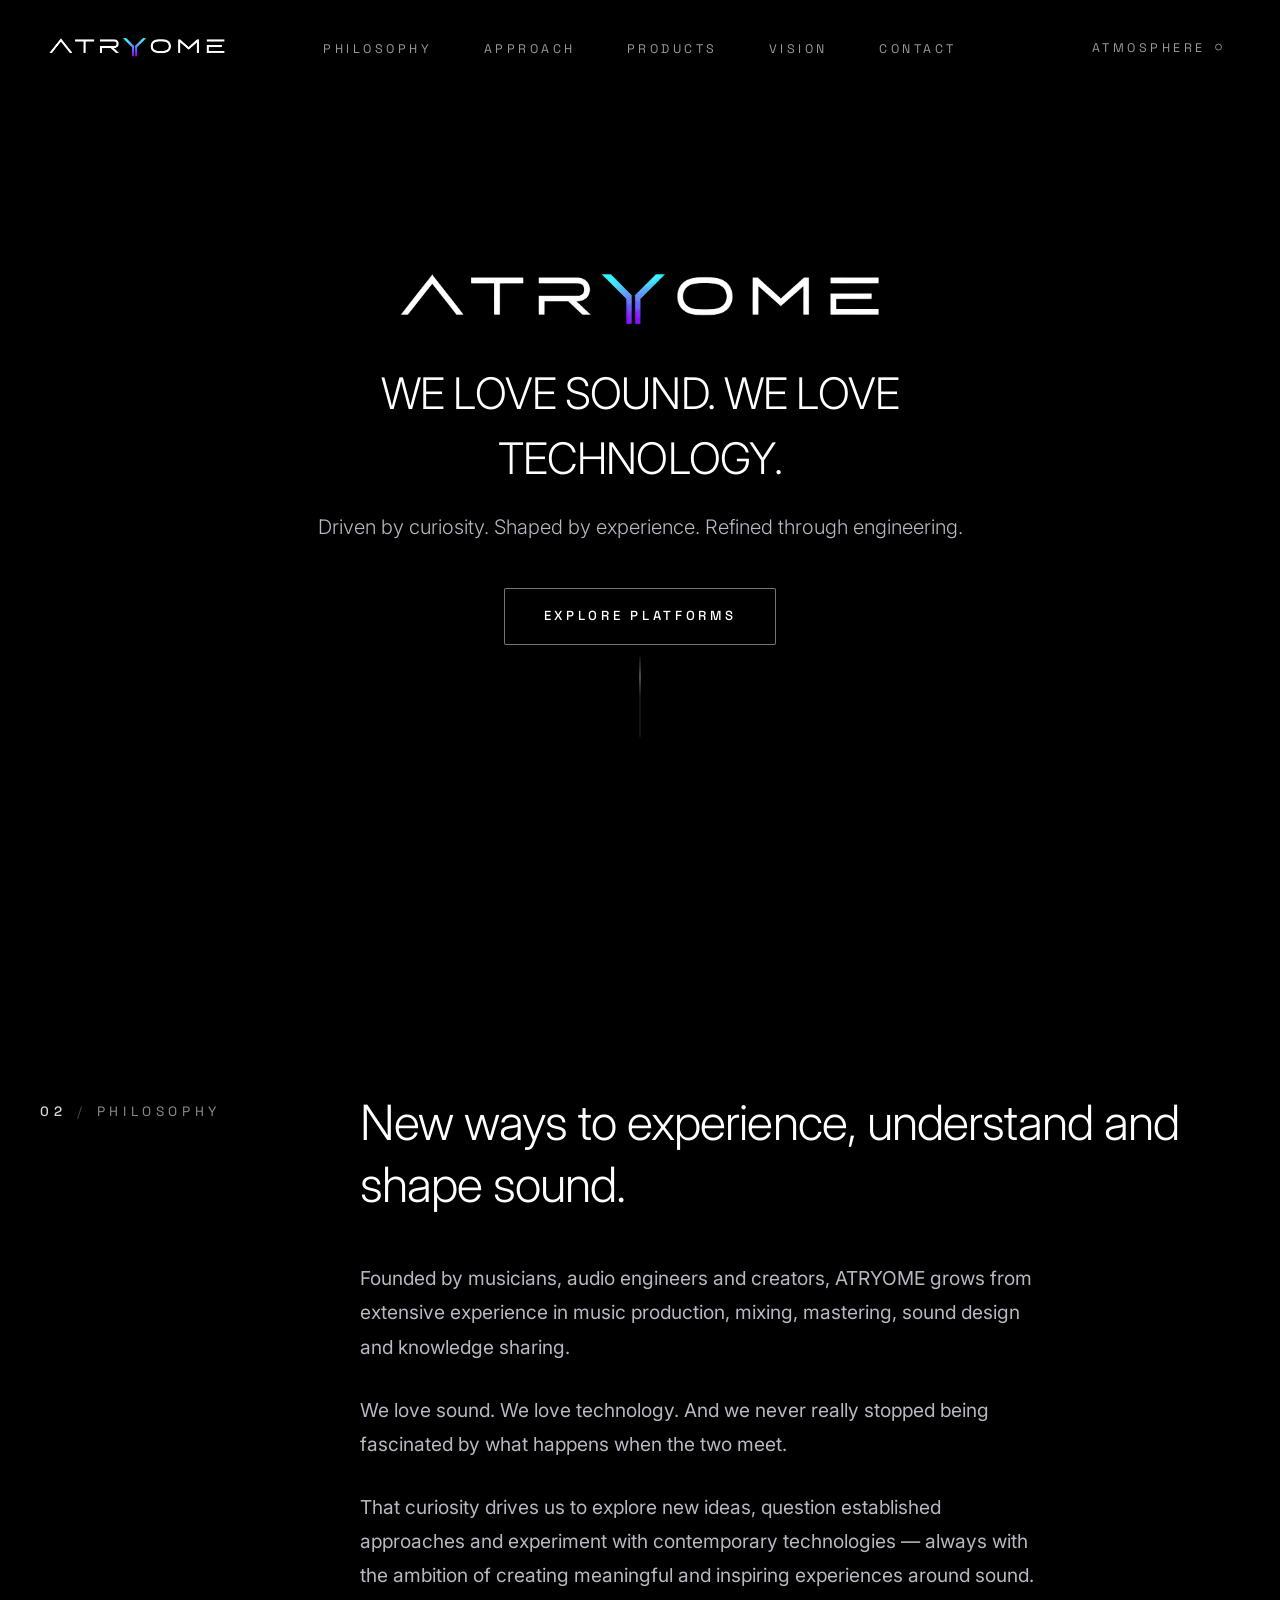
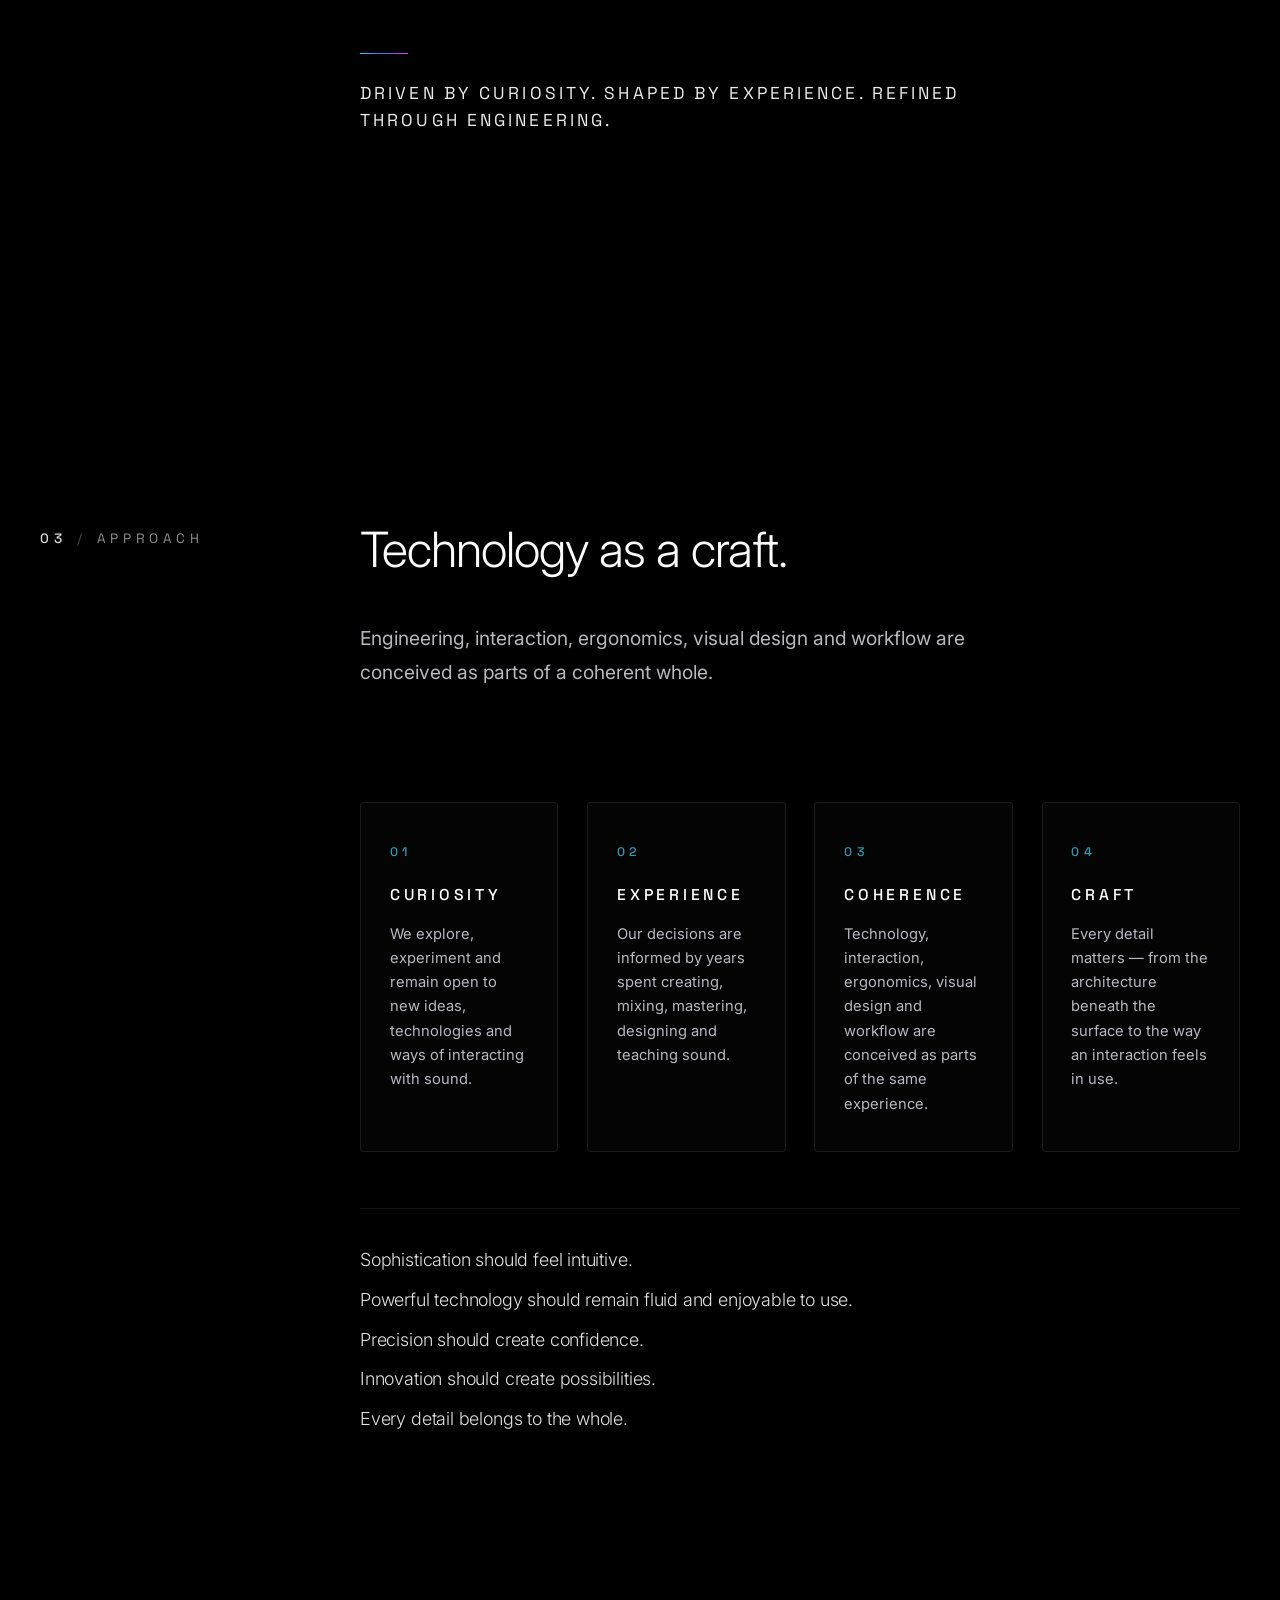
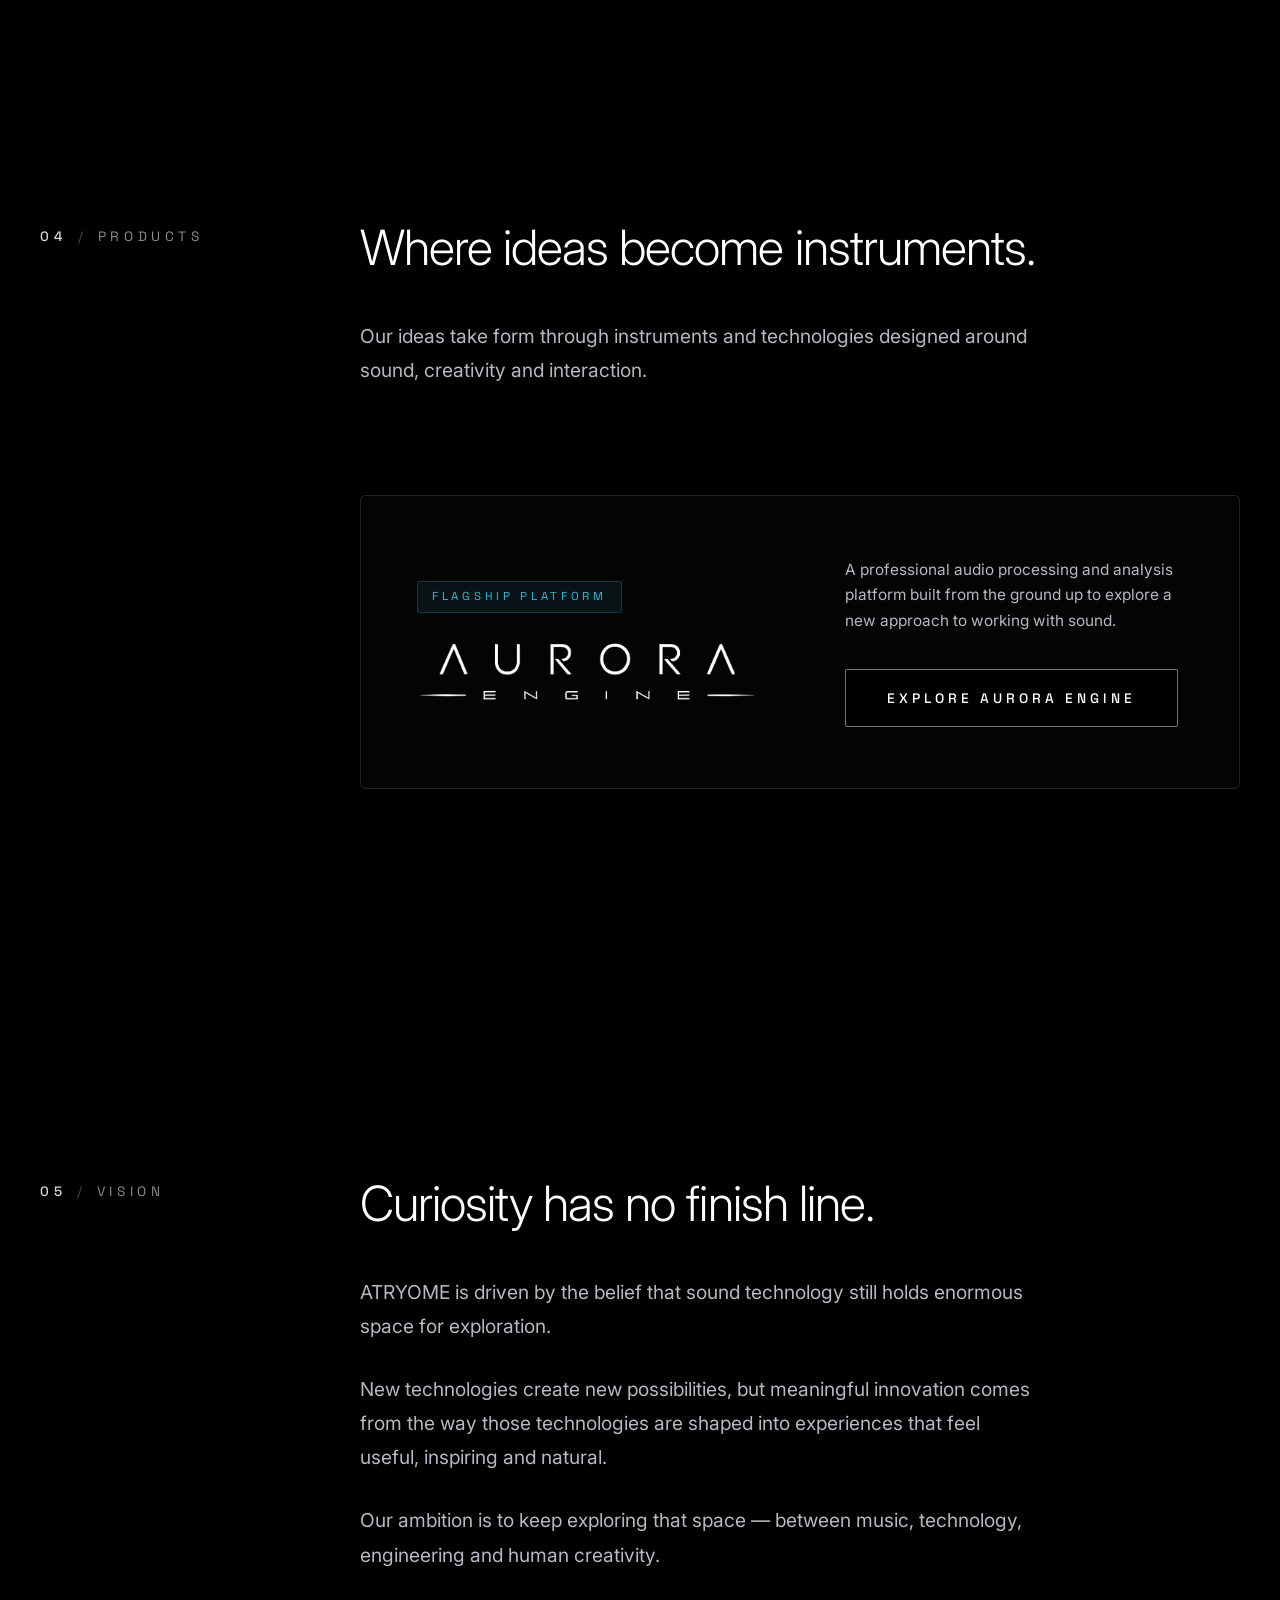
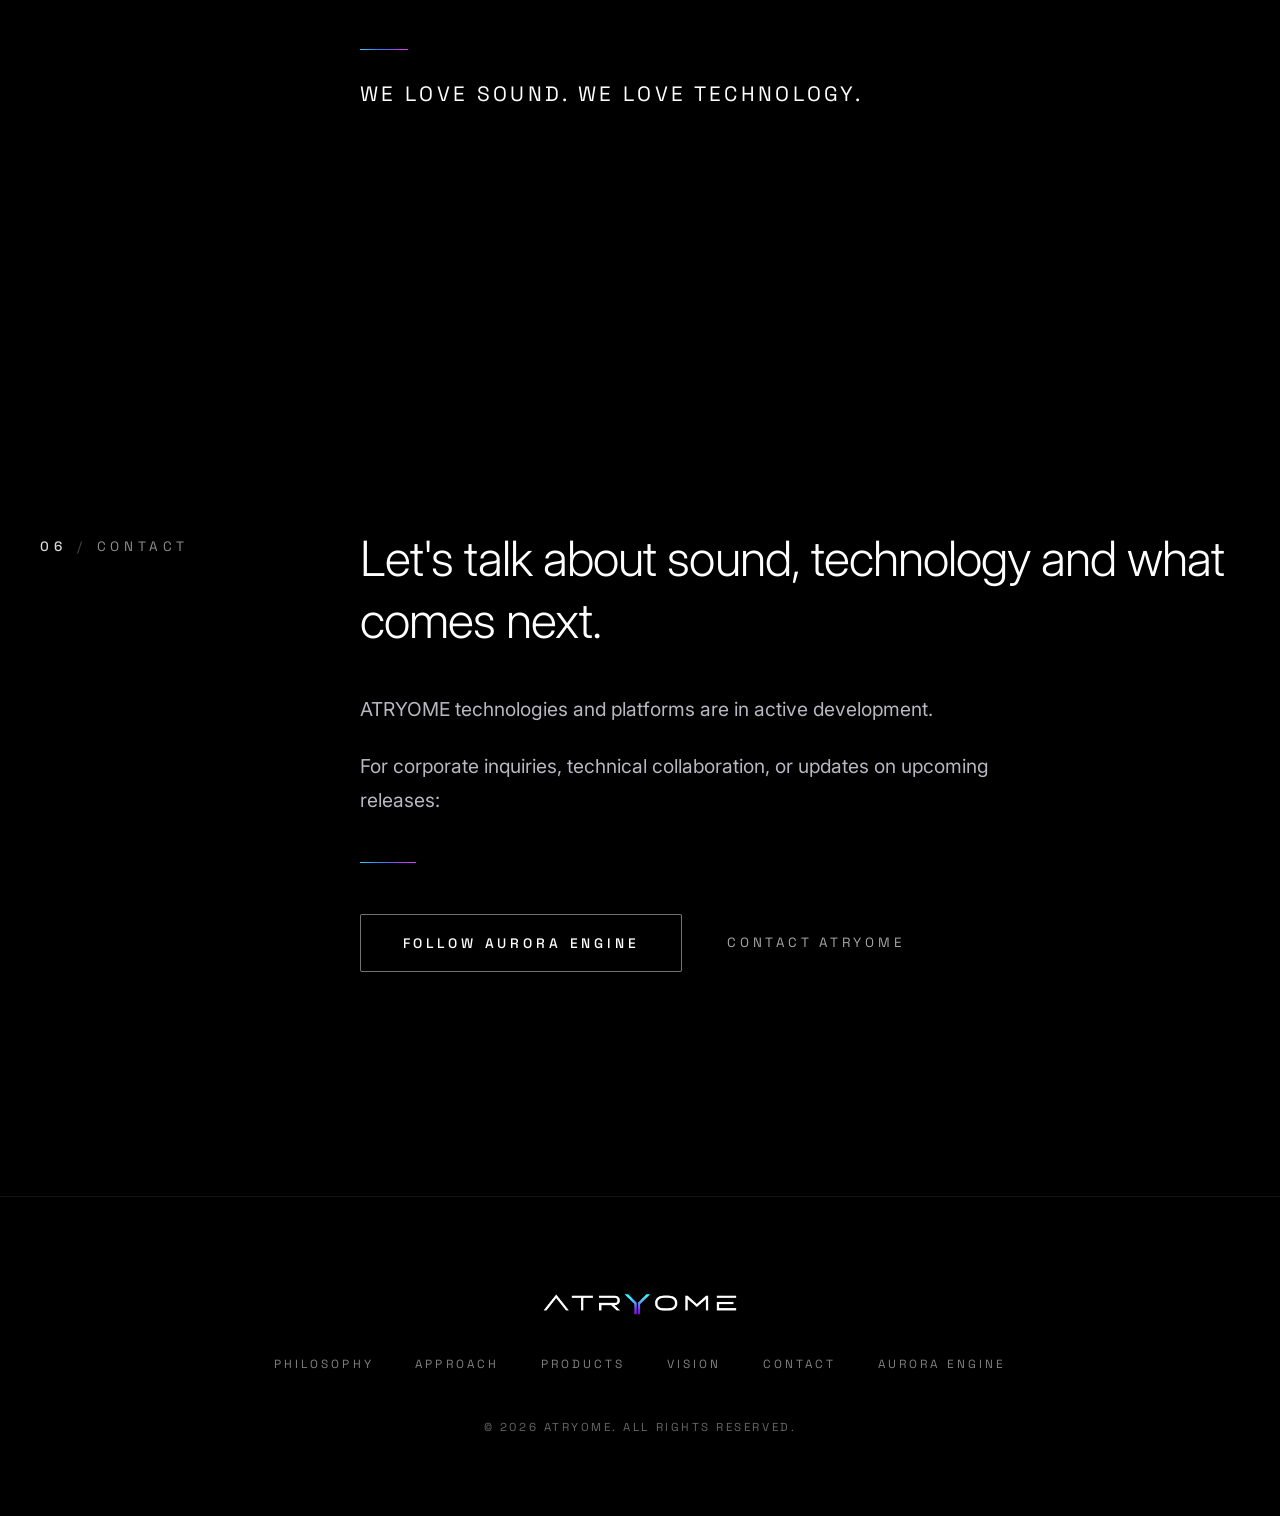
==== commit 1cf26e8e: "[ATRYOME-WEB-0002] Establish corporate site and Aurora product route" ====
--- a/index.html
+++ b/index.html
@@ -3,10 +3,10 @@
 <head>
   <meta charset="UTF-8">
   <meta name="viewport" content="width=device-width, initial-scale=1.0">
-  <title>Aurora Engine — Professional Audio Technology Platform</title>
-  <meta name="description" content="Aurora Engine is an advanced professional audio technology platform combining processing, signal understanding, decision support, visualization, and control.">
+  <title>ATRYOME — Precision Audio Technology</title>
+  <meta name="description" content="ATRYOME explores new ways to experience, understand and shape sound. Founded by musicians, audio engineers and creators.">
   <meta name="theme-color" content="#000000">
-  <link rel="canonical" href="https://7artaudio.github.io/Aurora-engine-website/">
+  <link rel="canonical" href="https://atryome.com/">
 
   <!-- Brand Favicon & Touch Icons -->
   <link rel="icon" type="image/svg+xml" href="assets/brand/favicon.svg">
@@ -15,28 +15,31 @@
 
   <!-- Open Graph / Social Media Preview -->
   <meta property="og:type" content="website">
-  <meta property="og:title" content="Aurora Engine — Professional Audio Technology Platform">
-  <meta property="og:description" content="Aurora Engine is an advanced professional audio technology platform combining processing, signal understanding, decision support, visualization, and control.">
-  <meta property="og:url" content="https://7artaudio.github.io/Aurora-engine-website/">
-  <meta property="og:image" content="https://7artaudio.github.io/Aurora-engine-website/assets/brand/og-preview-aurora-engine.png">
-  <meta property="og:site_name" content="Aurora Engine">
+  <meta property="og:title" content="ATRYOME — Precision Audio Technology">
+  <meta property="og:description" content="ATRYOME explores new ways to experience, understand and shape sound. Driven by curiosity. Shaped by experience. Refined through engineering.">
+  <meta property="og:url" content="https://atryome.com/">
+  <meta property="og:image" content="https://atryome.com/assets/brand/og-preview-aurora-engine.png">
+  <meta property="og:site_name" content="ATRYOME">
 
   <!-- Twitter / X Card -->
   <meta name="twitter:card" content="summary_large_image">
-  <meta name="twitter:title" content="Aurora Engine — Professional Audio Technology Platform">
-  <meta name="twitter:description" content="Aurora Engine is an advanced professional audio technology platform combining processing, signal understanding, decision support, visualization, and control.">
-  <meta name="twitter:image" content="https://7artaudio.github.io/Aurora-engine-website/assets/brand/og-preview-aurora-engine.png">
+  <meta name="twitter:title" content="ATRYOME — Precision Audio Technology">
+  <meta name="twitter:description" content="ATRYOME explores new ways to experience, understand and shape sound. Driven by curiosity. Shaped by experience. Refined through engineering.">
+  <meta name="twitter:image" content="https://atryome.com/assets/brand/og-preview-aurora-engine.png">
 
   <!-- Schema.org JSON-LD Structured Data -->
   <script type="application/ld+json">
   {
     "@context": "https://schema.org",
-    "@type": "WebSite",
-    "name": "Aurora Engine",
-    "url": "https://7artaudio.github.io/Aurora-engine-website/",
-    "description": "Aurora Engine is an advanced professional audio technology platform combining processing, signal understanding, decision support, visualization, and control.",
-    "sameAs": [
-      "https://www.instagram.com/aurora.engine/"
+    "@graph": [
+      {
+        "@type": "Organization",
+        "@id": "https://atryome.com/#organization",
+        "name": "ATRYOME",
+        "url": "https://atryome.com/",
+        "logo": "https://atryome.com/assets/logo/atryome-logo-hd.png",
+        "description": "ATRYOME explores new ways to experience, understand and shape sound. Driven by curiosity. Shaped by experience. Refined through engineering."
+      }
     ]
   }
   </script>
@@ -49,26 +52,32 @@
   <!-- Main Styling -->
   <link rel="stylesheet" href="css/style.css">
 </head>
-<body class="is-loading">
+<body class="is-loading corp-homepage">
 
   <!-- Native Ambient Atmosphere Audio Element -->
   <audio id="aurora-audio-player" src="assets/audio/Aurora%20sound%2001.mp3" preload="metadata" loop aria-hidden="true"></audio>
 
-  <!-- LAYER 07: Minimal Ambient Navigation Foundation -->
-  <header class="site-header" id="site-header">
-    <nav class="main-nav" aria-label="Main Navigation">
+  <!-- LAYER 07: ATRYOME Corporate Navigation Header -->
+  <header class="site-header corp-header" id="site-header">
+    <!-- Restrained ATRYOME Header Brand Mark (Home Link) -->
+    <a href="#hero" class="header-brand-link corp-brand-link" aria-label="ATRYOME Corporate Homepage">
+      <img src="assets/logo/atryome-logo-hd.png" alt="ATRYOME" class="header-logo-img corp-header-logo" width="5528" height="620">
+    </a>
+
+    <!-- Center Navigation Zone -->
+    <nav class="main-nav" aria-label="Corporate Navigation">
       <ul class="nav-list">
-        <li class="nav-item"><a href="#aurora" class="nav-link">AURORA</a></li>
-        <li class="nav-item"><a href="#experience" class="nav-link">EXPERIENCE</a></li>
-        <li class="nav-item"><a href="#technology" class="nav-link">TECHNOLOGY</a></li>
+        <li class="nav-item"><a href="#philosophy" class="nav-link">PHILOSOPHY</a></li>
+        <li class="nav-item"><a href="#approach" class="nav-link">APPROACH</a></li>
+        <li class="nav-item"><a href="#products" class="nav-link">PRODUCTS</a></li>
         <li class="nav-item"><a href="#vision" class="nav-link">VISION</a></li>
         <li class="nav-item"><a href="#contact" class="nav-link">CONTACT</a></li>
       </ul>
     </nav>
 
-    <!-- Ambient Atmosphere Audio Control -->
+    <!-- Right Control Zone: Ambient Atmosphere Audio Control -->
     <div class="header-atmosphere-wrap">
-      <button id="atmosphere-toggle" class="atmosphere-control" aria-pressed="false" aria-label="Toggle Aurora ambient atmosphere audio">
+      <button id="atmosphere-toggle" class="atmosphere-control" aria-pressed="false" aria-label="Toggle ambient atmosphere audio">
         <span class="atmosphere-label">ATMOSPHERE</span>
         <span class="atmosphere-dot" aria-hidden="true"></span>
       </button>
@@ -77,100 +86,43 @@
 
   <main id="main-content">
     <!-- Visually-Hidden Accessible Document Title -->
-    <h1 class="sr-only">Aurora Engine — Professional Audio Technology Platform</h1>
-
-    <!-- HERO SECTION (FROZEN REFERENCE v1.0) -->
-    <section class="hero-section" id="hero">
-      
-      <!-- PURE BLACK ENVIRONMENT -->
-
-      <div class="hero-container">
-        <!-- Unified Hero Brand Architecture -->
-        <div class="hero-lockup">
-          
-          <!-- Native Web SVG Arc (Precision Alignment & Left-to-Right Energy Wave) -->
-          <div class="hero-arc-container">
-            <svg class="hero-native-arc-svg" viewBox="0 0 800 160" preserveAspectRatio="xMidYMin meet" aria-hidden="true">
-              <defs>
-                <!-- 1. White/Silver Base Structural Arc Gradient -->
-                <linearGradient id="arcBaseWhiteGradient" x1="0%" y1="0%" x2="100%" y2="0%">
-                  <stop offset="0%" stop-color="#ffffff" stop-opacity="0" />
-                  <stop offset="10%" stop-color="#ffffff" stop-opacity="0.35" />
-                  <stop offset="50%" stop-color="#ffffff" stop-opacity="0.95" />
-                  <stop offset="90%" stop-color="#ffffff" stop-opacity="0.35" />
-                  <stop offset="100%" stop-color="#ffffff" stop-opacity="0" />
-                </linearGradient>
-
-                <!-- 2. Left-to-Right Moving Spectral Energy Wave Gradient (SMIL Hardware Animated) -->
-                <linearGradient id="arcEnergyWaveGradient" x1="0%" y1="0%" x2="100%" y2="0%">
-                  <stop offset="0%" stop-color="#ffffff" stop-opacity="0" />
-                  <stop offset="25%" stop-color="#38cdf0" stop-opacity="0.90" />
-                  <stop offset="42%" stop-color="#2b7fff" stop-opacity="0.95" />
-                  <stop offset="58%" stop-color="#9d42f5" stop-opacity="0.95" />
-                  <stop offset="75%" stop-color="#e042f5" stop-opacity="0.85" />
-                  <stop offset="100%" stop-color="#ffffff" stop-opacity="0" />
-                  <animateTransform 
-                    attributeName="gradientTransform" 
-                    type="translate" 
-                    from="-800 0" 
-                    to="800 0" 
-                    dur="8s" 
-                    repeatCount="indefinite" />
-                </linearGradient>
-              </defs>
-
-              <!-- Base Precision White/Silver Arc Core (1.2px) -->
-              <path d="M 40,145 Q 400,15 760,145" 
-                    fill="none" 
-                    stroke="url(#arcBaseWhiteGradient)" 
-                    stroke-width="1.2" 
-                    stroke-linecap="round" />
-
-              <!-- Traveling Left-to-Right Auroral Energy Wave (1.5px) -->
-              <path d="M 40,145 Q 400,15 760,145" 
-                    fill="none" 
-                    stroke="url(#arcEnergyWaveGradient)" 
-                    stroke-width="1.5" 
-                    stroke-linecap="round" />
-            </svg>
-          </div>
-
-          <!-- Official LOGO AURORA HD Derived Transparent Asset -->
-          <div class="hero-logo-wrapper">
+    <h1 class="sr-only">ATRYOME — Precision Audio Technology</h1>
+
+    <!-- 01 — HERO / ATRYOME -->
+    <section class="hero-section corp-hero-section" id="hero">
+      <div class="hero-container corp-hero-container">
+        <div class="corp-hero-lockup">
+          <!-- Corporate Master Logo -->
+          <div class="corp-logo-wrapper">
             <img 
-              src="assets/logo/aurora-engine-logo-hd-transparent.png" 
-              alt="Aurora Engine" 
-              class="hero-logo-img"
-              width="3730" 
-              height="667"
+              src="assets/logo/atryome-logo-hd.png" 
+              alt="ATRYOME" 
+              class="corp-hero-logo-img"
               loading="eager"
               fetchpriority="high"
             >
           </div>
 
-          <!-- Conceptual Brand Signature -->
-          <div class="hero-signature-block" id="hero-signature">
-            <div class="signature-line" aria-label="Analyze, Understand, Decide, Apply">
-              <span class="sig-word">ANALYZE</span>
-              <span class="sig-dot" aria-hidden="true">·</span>
-              <span class="sig-word">UNDERSTAND</span>
-              <span class="sig-dot" aria-hidden="true">·</span>
-              <span class="sig-word">DECIDE</span>
-              <span class="sig-dot" aria-hidden="true">·</span>
-              <span class="sig-word">APPLY</span>
-            </div>
-          </div>
-
-          <!-- STAY TUNED -->
-          <div class="hero-stay-tuned" id="hero-stay-tuned">
-            <span class="stay-tuned-text">STAY TUNED</span>
-          </div>
-
-        </div>
-
-        <!-- Minimal Continuation Indicator Line -->
+          <!-- Approved Primary Human Statement & Philosophy Signature -->
+          <div class="corp-hero-statement-block">
+            <h2 class="corp-hero-headline">WE LOVE SOUND. WE LOVE TECHNOLOGY.</h2>
+            <p class="corp-hero-substatement">
+              Driven by curiosity. Shaped by experience. Refined through engineering.
+            </p>
+          </div>
+
+          <!-- Corporate Action Group -->
+          <div class="corp-hero-actions">
+            <a href="#products" class="aurora-control-primary corp-action-btn">
+              <span class="control-text">EXPLORE PLATFORMS</span>
+              <span class="control-border-pulse" aria-hidden="true"></span>
+            </a>
+          </div>
+        </div>
+
+        <!-- Continuation Indicator Line -->
         <div class="hero-scroll-indicator" id="scroll-indicator">
-          <a href="#aurora" class="scroll-link" aria-label="Scroll to continue">
+          <a href="#philosophy" class="scroll-link" aria-label="Scroll to continue">
             <div class="scroll-line-wrap">
               <span class="scroll-line"></span>
             </div>
@@ -179,743 +131,267 @@
       </div>
     </section>
 
-    <!-- SECTION 02 — AURORA (PRODUCT VISION v1 R1) -->
-    <section class="section-aurora" id="aurora" aria-label="Aurora Product Vision">
+    <!-- 02 — PHILOSOPHY -->
+    <section class="section-aurora corp-section" id="philosophy" aria-label="ATRYOME Philosophy">
       <div class="section-container">
-        
-        <!-- Editorial Architectural Layout Grid -->
         <div class="aurora-grid">
-          
-          <!-- Left Column: Section Index Meta -->
           <div class="aurora-meta">
             <span class="section-number">02</span>
             <span class="section-divider" aria-hidden="true">/</span>
-            <span class="section-label">AURORA</span>
-          </div>
-
-          <!-- Right Column: Authoritative Editorial Narrative -->
+            <span class="section-label">PHILOSOPHY</span>
+          </div>
+
           <div class="aurora-content">
-            <!-- Headline -->
-            <h2 class="aurora-headline">
-              A different way to think about audio processing.
+            <h2 class="aurora-headline corp-headline">
+              New ways to experience, understand and shape sound.
             </h2>
 
-            <!-- Body Paragraphs -->
-            <div class="aurora-body">
-              <p>
-                Aurora Engine is being designed as a unified environment where advanced signal analysis, understanding and processing work together rather than as isolated tools.
-              </p>
-              <p>
-                Instead of reducing audio to a collection of parameters, Aurora approaches the signal as information that can be observed, interpreted and transformed with precision — while keeping the engineer in control.
-              </p>
-            </div>
-
-            <!-- Conceptual Signature Line -->
+            <div class="aurora-body corp-body">
+              <p>
+                Founded by musicians, audio engineers and creators, ATRYOME grows from extensive experience in music production, mixing, mastering, sound design and knowledge sharing.
+              </p>
+              <p>
+                We love sound. We love technology. And we never really stopped being fascinated by what happens when the two meet.
+              </p>
+              <p>
+                That curiosity drives us to explore new ideas, question established approaches and experiment with contemporary technologies — always with the ambition of creating meaningful and inspiring experiences around sound.
+              </p>
+            </div>
+
             <div class="aurora-conceptual-block">
               <div class="conceptual-accent-line" aria-hidden="true"></div>
               <p class="conceptual-line">
-                From measurement to meaning. From intent to sound.
-              </p>
-            </div>
-          </div>
-
-        </div>
-
-      </div>
-    </section>
-
-    <!-- SECTION 03 — EXPERIENCE (PRECISION SIGNAL CHAIN v1 R7 SCALE PASS) -->
-    <section class="section-experience" id="experience" aria-label="Aurora Experience">
+                Driven by curiosity. Shaped by experience. Refined through engineering.
+              </p>
+            </div>
+          </div>
+        </div>
+      </div>
+    </section>
+
+    <!-- 03 — APPROACH -->
+    <section class="section-technology corp-section" id="approach" aria-label="ATRYOME Approach">
       <div class="section-container">
-        
-        <!-- Editorial Architectural Layout Grid -->
-        <div class="experience-grid">
-          
-          <!-- Left Column: Section Index Meta -->
-          <div class="experience-meta">
+        <div class="technology-grid">
+          <div class="technology-meta">
             <span class="section-number">03</span>
             <span class="section-divider" aria-hidden="true">/</span>
-            <span class="section-label">EXPERIENCE</span>
-          </div>
-
-          <!-- Right Column: Narrative & Enlarged Precision Signal Chain Schematic -->
-          <div class="experience-content">
-            <!-- Headline -->
-            <h2 class="experience-headline">
-              One environment. A continuous relationship with the signal.
+            <span class="section-label">APPROACH</span>
+          </div>
+
+          <div class="technology-content">
+            <h2 class="technology-headline corp-headline">
+              Technology as a craft.
             </h2>
 
-            <!-- Body Paragraph -->
-            <div class="experience-body">
-              <p>
-                Aurora Engine is designed to bring observation, interpretation and processing into a coherent workflow — allowing the engineer to move from what is happening in the signal to what should be done about it without breaking context.
-              </p>
-            </div>
-
-            <!-- Precision Signal Chain Schematic Area (R7: 60% Scale & Authority Boost) -->
-            <div class="experience-diagram-wrapper" aria-label="Precision Signal Chain Schematic: IN to Analyze to Understand to Decide to Apply to OUT">
-              
-              <!-- Desktop / Tablet Horizontal Precision Schematic -->
-              <div class="diagram-desktop-view">
-                <svg class="schematic-svg" viewBox="0 0 1140 240" preserveAspectRatio="xMidYMid meet" aria-hidden="true">
-                  <defs>
-                    <!-- Localized Animated Energy Impulse Gradient (Left -> Right) -->
-                    <linearGradient id="schematicEnergyPacket" x1="0%" y1="0%" x2="100%" y2="0%">
-                      <stop offset="0%" stop-color="#ffffff" stop-opacity="0" />
-                      <stop offset="15%" stop-color="#38cdf0" stop-opacity="0.95" />
-                      <stop offset="38%" stop-color="#2b7fff" stop-opacity="1" />
-                      <stop offset="62%" stop-color="#9d42f5" stop-opacity="1" />
-                      <stop offset="85%" stop-color="#e042f5" stop-opacity="0.95" />
-                      <stop offset="100%" stop-color="#ffffff" stop-opacity="0" />
-                      <animateTransform 
-                        attributeName="gradientTransform" 
-                        type="translate" 
-                        from="-1140 0" 
-                        to="1140 0" 
-                        dur="9s" 
-                        repeatCount="indefinite" />
-                    </linearGradient>
-                  </defs>
-
-                  <!-- 1. Base Conductor Line (1.5px Silver Schematic Conductor) -->
-                  <line x1="60" y1="90" x2="1050" y2="90" stroke="rgba(255, 255, 255, 0.45)" stroke-width="1.5" />
-
-                  <!-- 2. Traveling Localized Energy Impulse Line (2.8px Spectral Pulse Overlay) -->
-                  <line x1="60" y1="90" x2="1050" y2="90" stroke="url(#schematicEnergyPacket)" stroke-width="2.8" />
-
-                  <!-- NODE 1: TERMINAL [ IN ] (x = 60, y = 90) -->
-                  <g class="schematic-node node-terminal node-in" transform="translate(60, 90)">
-                    <rect x="-28" y="-28" width="56" height="56" rx="4" fill="#000000" stroke="rgba(255, 255, 255, 0.65)" stroke-width="1.4" />
-                    <text x="0" y="6" text-anchor="middle" class="terminal-text">IN</text>
-                  </g>
-
-                  <!-- NODE 2: PROCESSOR [ ANALYZE ] (x = 240, y = 90) -->
-                  <g class="schematic-node node-processor stage-analyze" transform="translate(240, 90)">
-                    <rect x="-38" y="-38" width="76" height="76" rx="4" fill="#000000" class="processor-box r7-analyze-box" stroke="rgba(255, 255, 255, 0.65)" stroke-width="1.4" />
-                    <!-- Abstract Micro-Glyph: Enlarged Sampling Traces -->
-                    <g class="micro-glyph r7-analyze-glyph">
-                      <line x1="-16" y1="-18" x2="-16" y2="18" stroke="rgba(255,255,255,0.75)" stroke-dasharray="3,3" stroke-width="1.2" />
-                      <line x1="0" y1="-24" x2="0" y2="24" stroke="#ffffff" stroke-width="1.8" />
-                      <line x1="16" y1="-18" x2="16" y2="18" stroke="rgba(255,255,255,0.75)" stroke-dasharray="3,3" stroke-width="1.2" />
-                      <circle r="3.5" cx="0" cy="0" fill="#ffffff" />
-                    </g>
-                    <text x="0" y="65" text-anchor="middle" class="stage-label">ANALYZE</text>
-                  </g>
-
-                  <!-- NODE 3: PROCESSOR [ UNDERSTAND ] (x = 450, y = 90) -->
-                  <g class="schematic-node node-processor stage-understand" transform="translate(450, 90)">
-                    <rect x="-38" y="-38" width="76" height="76" rx="4" fill="#000000" class="processor-box r7-understand-box" stroke="rgba(255, 255, 255, 0.65)" stroke-width="1.4" />
-                    <!-- Abstract Micro-Glyph: Enlarged Relational Network -->
-                    <g class="micro-glyph r7-understand-glyph">
-                      <line x1="-16" y1="-14" x2="0" y2="-22" stroke="rgba(255,255,255,0.75)" stroke-width="1.2" />
-                      <line x1="0" y1="-22" x2="16" y2="-10" stroke="rgba(255,255,255,0.75)" stroke-width="1.2" />
-                      <line x1="-16" y1="-14" x2="0" y2="16" stroke="rgba(255,255,255,0.75)" stroke-width="1.2" />
-                      <line x1="16" y1="-10" x2="0" y2="16" stroke="rgba(255,255,255,0.75)" stroke-width="1.2" />
-                      <line x1="0" y1="-22" x2="0" y2="16" stroke="#ffffff" stroke-width="1.6" />
-                      <circle r="3.5" cx="-16" cy="-14" fill="#ffffff" />
-                      <circle r="4" cx="0" cy="-22" fill="#ffffff" />
-                      <circle r="3.5" cx="16" cy="-10" fill="#ffffff" />
-                      <circle r="3.5" cx="0" cy="16" fill="#ffffff" />
-                    </g>
-                    <text x="0" y="65" text-anchor="middle" class="stage-label">UNDERSTAND</text>
-                  </g>
-
-                  <!-- NODE 4: PROCESSOR [ DECIDE ] (x = 660, y = 90) -->
-                  <g class="schematic-node node-processor stage-decide" transform="translate(660, 90)">
-                    <rect x="-38" y="-38" width="76" height="76" rx="4" fill="#000000" class="processor-box r7-decide-box" stroke="rgba(255, 255, 255, 0.65)" stroke-width="1.4" />
-                    <!-- Abstract Micro-Glyph: Enlarged Vector Focus -->
-                    <g class="micro-glyph r7-decide-glyph">
-                      <line x1="-22" y1="-18" x2="-6" y2="-5" stroke="rgba(255,255,255,0.75)" stroke-width="1.4" />
-                      <line x1="-22" y1="18" x2="-6" y2="5" stroke="rgba(255,255,255,0.75)" stroke-width="1.4" />
-                      <line x1="0" y1="0" x2="24" y2="0" stroke="#ffffff" stroke-width="2.2" />
-                      <circle r="8" cx="0" cy="0" fill="none" stroke="rgba(255,255,255,0.55)" stroke-width="1.2" />
-                      <circle r="3.5" cx="0" cy="0" fill="#ffffff" />
-                    </g>
-                    <text x="0" y="65" text-anchor="middle" class="stage-label">DECIDE</text>
-                  </g>
-
-                  <!-- NODE 5: PROCESSOR [ APPLY ] (x = 870, y = 90) -->
-                  <g class="schematic-node node-processor stage-apply" transform="translate(870, 90)">
-                    <rect x="-38" y="-38" width="76" height="76" rx="4" fill="#000000" class="processor-box r7-apply-box" stroke="rgba(255, 255, 255, 0.65)" stroke-width="1.4" />
-                    <!-- Abstract Micro-Glyph: Enlarged Transformation Boundary -->
-                    <g class="micro-glyph r7-apply-glyph">
-                      <path d="M -22,8 Q -11,-14 0,0" fill="none" stroke="rgba(255,255,255,0.75)" stroke-width="1.4" />
-                      <line x1="0" y1="-22" x2="0" y2="22" stroke="#ffffff" stroke-width="1.8" />
-                      <path d="M 0,0 Q 11,-22 22,0" fill="none" stroke="#ffffff" stroke-width="2.0" />
-                      <circle r="3.5" cx="0" cy="0" fill="#ffffff" />
-                    </g>
-                    <text x="0" y="65" text-anchor="middle" class="stage-label">APPLY</text>
-                  </g>
-
-                  <!-- NODE 6: TERMINAL [ OUT ] (x = 1050, y = 90) -->
-                  <g class="schematic-node node-terminal node-out" transform="translate(1050, 90)">
-                    <rect x="-28" y="-28" width="56" height="56" rx="4" fill="#000000" stroke="rgba(255, 255, 255, 0.65)" stroke-width="1.4" />
-                    <text x="0" y="6" text-anchor="middle" class="terminal-text">OUT</text>
-                  </g>
-                </svg>
-              </div>
-
-              <!-- Mobile Responsive Vertical Schematic View (Top -> Bottom) -->
-              <div class="diagram-mobile-view">
-                <div class="mobile-schematic-chain">
-                  <!-- IN -->
-                  <div class="mobile-terminal-node"><span class="m-terminal-txt">IN</span></div>
-                  <div class="mobile-conductor-line"><span class="m-conductor-pulse"></span></div>
-                  
-                  <!-- ANALYZE -->
-                  <div class="mobile-processor-node">
-                    <div class="m-processor-box">
-                      <svg viewBox="-28 -28 56 56" width="32" height="32">
-                        <line x1="0" y1="-18" x2="0" y2="18" stroke="#fff" stroke-width="1.8"/>
-                        <circle r="3" cx="0" cy="0" fill="#fff"/>
-                      </svg>
-                    </div>
-                    <span class="m-processor-label">ANALYZE</span>
-                  </div>
-                  
-                  <div class="mobile-conductor-line"><span class="m-conductor-pulse"></span></div>
-                  
-                  <!-- UNDERSTAND -->
-                  <div class="mobile-processor-node">
-                    <div class="m-processor-box">
-                      <svg viewBox="-28 -28 56 56" width="32" height="32">
-                        <line x1="0" y1="-18" x2="0" y2="14" stroke="#fff" stroke-width="1.6"/>
-                        <circle r="3.5" cx="0" cy="-18" fill="#fff"/>
-                        <circle r="3" cx="-12" cy="0" fill="#fff"/>
-                        <circle r="3" cx="12" cy="0" fill="#fff"/>
-                      </svg>
-                    </div>
-                    <span class="m-processor-label">UNDERSTAND</span>
-                  </div>
-
-                  <div class="mobile-conductor-line"><span class="m-conductor-pulse"></span></div>
-                  
-                  <!-- DECIDE -->
-                  <div class="mobile-processor-node">
-                    <div class="m-processor-box">
-                      <svg viewBox="-28 -28 56 56" width="32" height="32">
-                        <line x1="-16" y1="-14" x2="-4" y2="-4" stroke="#fff" stroke-width="1.4"/>
-                        <line x1="0" y1="0" x2="18" y2="0" stroke="#fff" stroke-width="2.0"/>
-                        <circle r="3" cx="0" cy="0" fill="#fff"/>
-                      </svg>
-                    </div>
-                    <span class="m-processor-label">DECIDE</span>
-                  </div>
-
-                  <div class="mobile-conductor-line"><span class="m-conductor-pulse"></span></div>
-                  
-                  <!-- APPLY -->
-                  <div class="mobile-processor-node">
-                    <div class="m-processor-box">
-                      <svg viewBox="-28 -28 56 56" width="32" height="32">
-                        <line x1="0" y1="-18" x2="0" y2="18" stroke="#fff" stroke-width="1.8"/>
-                        <path d="M 0,0 Q 10,-18 18,0" fill="none" stroke="#fff" stroke-width="1.8"/>
-                        <circle r="3" cx="0" cy="0" fill="#fff"/>
-                      </svg>
-                    </div>
-                    <span class="m-processor-label">APPLY</span>
-                  </div>
-
-                  <div class="mobile-conductor-line"><span class="m-conductor-pulse"></span></div>
-                  <!-- OUT -->
-                  <div class="mobile-terminal-node"><span class="m-terminal-txt">OUT</span></div>
-                </div>
-              </div>
-
-            </div>
-
-            <!-- Conceptual Sequence Conclusion Block -->
-            <div class="experience-sequence-block">
-              <div class="sequence-accent-line" aria-hidden="true"></div>
-              <div class="sequence-list">
-                <p class="sequence-item">Analysis becomes understanding.</p>
-                <p class="sequence-item">Understanding informs decisions.</p>
-                <p class="sequence-item">Decisions become processing.</p>
-              </div>
-            </div>
-
-          </div>
-
-        </div>
-
-      </div>
-    </section>
-
-    <!-- SECTION 04 — TECHNOLOGY (TECHNOLOGY LANDSCAPE v1 R1 PASS) -->
-    <section class="section-technology" id="technology" aria-label="Aurora Technology Landscape">
+            <div class="technology-body corp-body">
+              <p>
+                Engineering, interaction, ergonomics, visual design and workflow are conceived as parts of a coherent whole.
+              </p>
+            </div>
+
+            <!-- Approved Four Principles Grid -->
+            <div class="corp-pillars-grid">
+              <div class="corp-pillar-card">
+                <div class="pillar-number">01</div>
+                <h3 class="pillar-title">CURIOSITY</h3>
+                <p class="pillar-desc">We explore, experiment and remain open to new ideas, technologies and ways of interacting with sound.</p>
+              </div>
+
+              <div class="corp-pillar-card">
+                <div class="pillar-number">02</div>
+                <h3 class="pillar-title">EXPERIENCE</h3>
+                <p class="pillar-desc">Our decisions are informed by years spent creating, mixing, mastering, designing and teaching sound.</p>
+              </div>
+
+              <div class="corp-pillar-card">
+                <div class="pillar-number">03</div>
+                <h3 class="pillar-title">COHERENCE</h3>
+                <p class="pillar-desc">Technology, interaction, ergonomics, visual design and workflow are conceived as parts of the same experience.</p>
+              </div>
+
+              <div class="corp-pillar-card">
+                <div class="pillar-number">04</div>
+                <h3 class="pillar-title">CRAFT</h3>
+                <p class="pillar-desc">Every detail matters — from the architecture beneath the surface to the way an interaction feels in use.</p>
+              </div>
+            </div>
+
+            <!-- Approved Design Principles Continuation -->
+            <div class="corp-principles-block">
+              <div class="principles-accent-line" aria-hidden="true"></div>
+              <div class="principles-list">
+                <p class="principle-item">Sophistication should feel intuitive.</p>
+                <p class="principle-item">Powerful technology should remain fluid and enjoyable to use.</p>
+                <p class="principle-item">Precision should create confidence.</p>
+                <p class="principle-item">Innovation should create possibilities.</p>
+                <p class="principle-item">Every detail belongs to the whole.</p>
+              </div>
+            </div>
+          </div>
+        </div>
+      </div>
+    </section>
+
+    <!-- 04 — PRODUCTS -->
+    <section class="section-experience corp-section" id="products" aria-label="ATRYOME Products & Platforms">
       <div class="section-container">
-        
-        <!-- Editorial Architectural Layout Grid -->
-        <div class="technology-grid">
-          
-          <!-- Left Column: Section Index Meta -->
-          <div class="technology-meta">
+        <div class="experience-grid">
+          <div class="experience-meta">
             <span class="section-number">04</span>
             <span class="section-divider" aria-hidden="true">/</span>
-            <span class="section-label">TECHNOLOGY</span>
-          </div>
-
-          <!-- Right Column: Authoritative Public Copy & Technology Field Composition -->
-          <div class="technology-content">
-            <!-- Headline -->
-            <h2 class="technology-headline">
-              Built to observe more. Understand more. Act with precision.
+            <span class="section-label">PRODUCTS</span>
+          </div>
+
+          <div class="experience-content">
+            <h2 class="experience-headline corp-headline">
+              Where ideas become instruments.
             </h2>
 
-            <!-- Body Paragraphs -->
-            <div class="technology-body">
-              <p>
-                Aurora Engine brings together advanced signal analysis, contextual interpretation and precision processing within a unified technological environment.
-              </p>
-              <p>
-                Its technologies are designed to work across multiple perspectives of the signal — revealing useful information, preserving context and supporting controlled transformation without removing the engineer from the decision.
-              </p>
-            </div>
-
-            <!-- Abstract Technology Field Vector Composition (Desktop/Tablet Footprint: 1200px / R1 +22% Scale Boost) -->
-            <div class="technology-field-wrapper" aria-label="Abstract Technology Field: Signal Analysis, Contextual Understanding, Informed Decision, Precision Processing">
-              
-              <div class="tech-field-desktop-view">
-                <svg class="tech-field-svg" viewBox="0 0 1200 480" preserveAspectRatio="xMidYMid meet" aria-hidden="true">
-                  <defs>
-                    <!-- Asynchronous Transient Spectral Pulse Gradient (Vertical Axis) -->
-                    <linearGradient id="techAxisVerticalGradient" x1="0%" y1="0%" x2="0%" y2="100%">
-                      <stop offset="0%" stop-color="#38cdf0" stop-opacity="0.85" />
-                      <stop offset="50%" stop-color="#2b7fff" stop-opacity="1" />
-                      <stop offset="100%" stop-color="#e042f5" stop-opacity="0.85" />
-                      <animateTransform 
-                        attributeName="gradientTransform" 
-                        type="translate" 
-                        from="0 -480" 
-                        to="0 480" 
-                        dur="12s" 
-                        repeatCount="indefinite" />
-                    </linearGradient>
-
-                    <!-- Asynchronous Transient Spectral Pulse Gradient (Horizontal Axis) -->
-                    <linearGradient id="techAxisHorizontalGradient" x1="0%" y1="0%" x2="100%" y2="0%">
-                      <stop offset="0%" stop-color="#38cdf0" stop-opacity="0.85" />
-                      <stop offset="50%" stop-color="#9d42f5" stop-opacity="1" />
-                      <stop offset="100%" stop-color="#e042f5" stop-opacity="0.85" />
-                      <animateTransform 
-                        attributeName="gradientTransform" 
-                        type="translate" 
-                        from="-1200 0" 
-                        to="1200 0" 
-                        dur="14s" 
-                        repeatCount="indefinite" />
-                    </linearGradient>
-                  </defs>
-
-                  <!-- 1. Coordinate Grid Lines & Quadrant Diamond Geometry -->
-                  <!-- Quadrant Diamond Boundary -->
-                  <polygon points="600,75 960,240 600,405 240,240" fill="none" stroke="rgba(255, 255, 255, 0.16)" stroke-width="1.2" stroke-dasharray="4,5" class="tech-quadrant-diamond" />
-                  
-                  <!-- Main Reference Coordinate Axes -->
-                  <line x1="600" y1="40" x2="600" y2="440" stroke="rgba(255, 255, 255, 0.28)" stroke-width="1.4" />
-                  <line x1="180" y1="240" x2="1020" y2="240" stroke="rgba(255, 255, 255, 0.28)" stroke-width="1.4" />
-
-                  <!-- Transient Asynchronous Energy Impulse Overlays -->
-                  <line x1="600" y1="40" x2="600" y2="440" stroke="url(#techAxisVerticalGradient)" stroke-width="2.2" />
-                  <line x1="180" y1="240" x2="1020" y2="240" stroke="url(#techAxisHorizontalGradient)" stroke-width="2.2" />
-
-                  <!-- 2. CENTRAL AURORA CONVERGENCE REGION (x = 600, y = 240) -->
-                  <g class="tech-central-convergence" transform="translate(600, 240)">
-                    <circle r="44" fill="none" stroke="rgba(255, 255, 255, 0.22)" stroke-width="1.2" stroke-dasharray="3,5" />
-                    <circle r="28" fill="none" stroke="rgba(255, 255, 255, 0.45)" stroke-width="1.4" />
-                    <circle r="4.5" fill="#ffffff" />
-                    <!-- Precision Coordinate Crosshair Ticks -->
-                    <line x1="-15" y1="0" x2="-7" y2="0" stroke="#ffffff" stroke-width="1.6" />
-                    <line x1="7" y1="0" x2="15" y2="0" stroke="#ffffff" stroke-width="1.6" />
-                    <line x1="0" y1="-15" x2="0" y2="-7" stroke="#ffffff" stroke-width="1.6" />
-                    <line x1="0" y1="7" x2="0" y2="15" stroke="#ffffff" stroke-width="1.6" />
-                  </g>
-
-                  <!-- 3. TERRITORY 01: SIGNAL ANALYSIS (TOP: x = 600, y = 75) -->
-                  <g class="tech-node node-analysis" transform="translate(600, 75)">
-                    <circle r="30" fill="#000000" stroke="rgba(255, 255, 255, 0.70)" stroke-width="1.6" class="tech-node-circle circle-analysis" />
-                    <circle r="15" fill="none" stroke="rgba(255, 255, 255, 0.45)" stroke-dasharray="3,3" stroke-width="1.2" />
-                    <circle r="3.5" fill="#ffffff" />
-                    <!-- Territory Title -->
-                    <text x="0" y="-42" text-anchor="middle" class="tech-territory-title">SIGNAL ANALYSIS</text>
-                  </g>
-
-                  <!-- 4. TERRITORY 02: CONTEXTUAL UNDERSTANDING (LEFT: x = 240, y = 240) -->
-                  <g class="tech-node node-understanding" transform="translate(240, 240)">
-                    <circle r="30" fill="#000000" stroke="rgba(255, 255, 255, 0.70)" stroke-width="1.6" class="tech-node-circle circle-understanding" />
-                    <line x1="-17" y1="-17" x2="17" y2="17" stroke="rgba(255, 255, 255, 0.45)" stroke-width="1.2" />
-                    <line x1="-17" y1="17" x2="17" y2="-17" stroke="rgba(255, 255, 255, 0.45)" stroke-width="1.2" />
-                    <circle r="3.5" fill="#ffffff" />
-                    <!-- Territory Title -->
-                    <text x="-42" y="6" text-anchor="end" class="tech-territory-title">CONTEXTUAL UNDERSTANDING</text>
-                  </g>
-
-                  <!-- 5. TERRITORY 03: INFORMED DECISION (RIGHT: x = 960, y = 240) -->
-                  <g class="tech-node node-decision" transform="translate(960, 240)">
-                    <circle r="30" fill="#000000" stroke="rgba(255, 255, 255, 0.70)" stroke-width="1.6" class="tech-node-circle circle-decision" />
-                    <circle r="20" fill="none" stroke="rgba(255, 255, 255, 0.55)" stroke-width="1.2" />
-                    <circle r="3.5" fill="#ffffff" />
-                    <!-- Territory Title -->
-                    <text x="42" y="6" text-anchor="start" class="tech-territory-title">INFORMED DECISION</text>
-                  </g>
-
-                  <!-- 6. TERRITORY 04: PRECISION PROCESSING (BOTTOM: x = 600, y = 405) -->
-                  <g class="tech-node node-processing" transform="translate(600, 405)">
-                    <circle r="30" fill="#000000" stroke="rgba(255, 255, 255, 0.70)" stroke-width="1.6" class="tech-node-circle circle-processing" />
-                    <rect x="-13" y="-13" width="26" height="26" fill="none" stroke="rgba(255, 255, 255, 0.55)" stroke-width="1.2" />
-                    <circle r="3.5" fill="#ffffff" />
-                    <!-- Territory Title -->
-                    <text x="0" y="54" text-anchor="middle" class="tech-territory-title">PRECISION PROCESSING</text>
-                  </g>
-                </svg>
-              </div>
-
-              <!-- Mobile Responsive Vertical Territory Sequence -->
-              <div class="tech-field-mobile-view">
-                <div class="mobile-tech-sequence">
-                  <!-- Territory 1: SIGNAL ANALYSIS -->
-                  <div class="mobile-tech-item">
-                    <div class="m-tech-anchor"><span class="m-anchor-dot"></span></div>
-                    <div class="m-tech-info">
-                      <h3 class="m-tech-title">SIGNAL ANALYSIS</h3>
-                      <p class="m-tech-desc">Observe the signal across multiple dimensions. Measurement and visualization provide detailed perspectives on spectral, temporal, dynamic, spatial and phase-related behaviour.</p>
+            <div class="experience-body corp-body">
+              <p>
+                Our ideas take form through instruments and technologies designed around sound, creativity and interaction.
+              </p>
+            </div>
+
+            <!-- Product Showcase Grid -->
+            <div class="corp-product-showcase">
+              <div class="corp-product-card">
+                <div class="product-card-split">
+                  <div class="product-brand-col">
+                    <div class="product-badge">FLAGSHIP PLATFORM</div>
+                    <div class="product-logo-wrap">
+                      <img 
+                        src="assets/logo/aurora-engine-logo-hd-transparent.png" 
+                        alt="Aurora Engine" 
+                        class="product-aurora-logo" 
+                        width="3730" 
+                        height="667"
+                      >
                     </div>
                   </div>
-
-                  <div class="m-tech-connector"></div>
-
-                  <!-- Territory 2: CONTEXTUAL UNDERSTANDING -->
-                  <div class="mobile-tech-item">
-                    <div class="m-tech-anchor"><span class="m-anchor-dot"></span></div>
-                    <div class="m-tech-info">
-                      <h3 class="m-tech-title">CONTEXTUAL UNDERSTANDING</h3>
-                      <p class="m-tech-desc">Turn measurements into meaningful information. Aurora is designed not only to observe signal behaviour, but to interpret relationships and context so that technical information becomes easier to understand and explain.</p>
-                    </div>
-                  </div>
-
-                  <div class="m-tech-connector"></div>
-
-                  <!-- Territory 3: INFORMED DECISION -->
-                  <div class="mobile-tech-item">
-                    <div class="m-tech-anchor"><span class="m-anchor-dot"></span></div>
-                    <div class="m-tech-info">
-                      <h3 class="m-tech-title">INFORMED DECISION</h3>
-                      <p class="m-tech-desc">Connect evidence with engineering intent. Relevant information can support better-informed processing decisions while preserving the engineer as the final authority.</p>
-                    </div>
-                  </div>
-
-                  <div class="m-tech-connector"></div>
-
-                  <!-- Territory 4: PRECISION PROCESSING -->
-                  <div class="mobile-tech-item">
-                    <div class="m-tech-anchor"><span class="m-anchor-dot"></span></div>
-                    <div class="m-tech-info">
-                      <h3 class="m-tech-title">PRECISION PROCESSING</h3>
-                      <p class="m-tech-desc">Transform the signal with control. Aurora connects analysis and understanding with a processing environment designed for precise, intentional audio transformation.</p>
+                  <div class="product-details-col">
+                    <p class="product-desc">
+                      A professional audio processing and analysis platform built from the ground up to explore a new approach to working with sound.
+                    </p>
+                    <div class="product-action">
+                      <a href="aurora/" class="aurora-control-primary product-cta-btn" aria-label="Explore Aurora Engine dedicated product platform">
+                        <span class="control-text">EXPLORE AURORA ENGINE</span>
+                        <span class="control-border-pulse" aria-hidden="true"></span>
+                      </a>
                     </div>
                   </div>
                 </div>
               </div>
-
-            </div>
-
-            <!-- Semantic Text Presentation of the Four Territories (Accessible HTML) -->
-            <div class="technology-territories-grid">
-              <!-- Territory 1: SIGNAL ANALYSIS -->
-              <div class="territory-card">
-                <h3 class="territory-title">SIGNAL ANALYSIS</h3>
-                <p class="territory-desc">
-                  Observe the signal across multiple dimensions. Measurement and visualization provide detailed perspectives on spectral, temporal, dynamic, spatial and phase-related behaviour.
-                </p>
-              </div>
-
-              <!-- Territory 2: CONTEXTUAL UNDERSTANDING -->
-              <div class="territory-card">
-                <h3 class="territory-title">CONTEXTUAL UNDERSTANDING</h3>
-                <p class="territory-desc">
-                  Turn measurements into meaningful information. Aurora is designed not only to observe signal behaviour, but to interpret relationships and context so that technical information becomes easier to understand and explain.
-                </p>
-              </div>
-
-              <!-- Territory 3: INFORMED DECISION -->
-              <div class="territory-card">
-                <h3 class="territory-title">INFORMED DECISION</h3>
-                <p class="territory-desc">
-                  Connect evidence with engineering intent. Relevant information can support better-informed processing decisions while preserving the engineer as the final authority.
-                </p>
-              </div>
-
-              <!-- Territory 4: PRECISION PROCESSING -->
-              <div class="territory-card">
-                <h3 class="territory-title">PRECISION PROCESSING</h3>
-                <p class="territory-desc">
-                  Transform the signal with control. Aurora connects analysis and understanding with a processing environment designed for precise, intentional audio transformation.
-                </p>
-              </div>
-            </div>
-
-          </div>
-
-        </div>
-
-      </div>
-    </section>
-
-    <!-- SECTION 05 — VISION (EXPANDING CONTEXTUAL PERSPECTIVE FIELD R1 PASS) -->
-    <section class="section-vision" id="vision" aria-label="Aurora Long-Term Vision">
+            </div>
+          </div>
+        </div>
+      </div>
+    </section>
+
+    <!-- 05 — VISION -->
+    <section class="section-vision corp-section" id="vision" aria-label="ATRYOME Long-Term Vision">
       <div class="section-container">
-        
-        <!-- Editorial Architectural Layout Grid -->
         <div class="vision-grid">
-          
-          <!-- Left Column: Section Index Meta -->
           <div class="vision-meta">
             <span class="section-number">05</span>
             <span class="section-divider" aria-hidden="true">/</span>
             <span class="section-label">VISION</span>
           </div>
 
-          <!-- Right Column: Narrative & Contextual Perspective Field Visualization -->
           <div class="vision-content">
-            <!-- Headline -->
-            <h2 class="vision-headline">
-              Beyond processing. Toward understanding.
+            <h2 class="vision-headline corp-headline">
+              Curiosity has no finish line.
             </h2>
 
-            <!-- Body Paragraphs -->
-            <div class="vision-body">
-              <p>
-                Aurora Engine is being built around a long-term vision: audio technology should not only provide more processing power, but a deeper understanding of the signal and its musical context.
-              </p>
-              <p>
-                The goal is not to replace engineering decisions, but to create an environment capable of revealing relationships, explaining relevant information and connecting technical observation with creative intent.
-              </p>
-            </div>
-
-            <!-- Expanding Contextual Perspective Field Vector Visualization (R1 +55% Scale & Authority Boost) -->
-            <div class="vision-diagram-wrapper" aria-label="Expanding Contextual Perspective Field: Signal Core extending to Spectral, Temporal, Dynamic, Spatial, Phase, and Context observation points">
-              
-              <div class="vision-desktop-view">
-                <svg class="vision-svg" viewBox="0 0 1200 520" preserveAspectRatio="xMidYMid meet" aria-hidden="true">
-                  <defs>
-                    <!-- Slow Asynchronous Relational Spectral Impulses -->
-                    <linearGradient id="visionPulseGradient1" x1="0%" y1="0%" x2="100%" y2="100%">
-                      <stop offset="0%" stop-color="#38cdf0" stop-opacity="0" />
-                      <stop offset="50%" stop-color="#2b7fff" stop-opacity="0.95" />
-                      <stop offset="100%" stop-color="#ffffff" stop-opacity="0" />
-                      <animateTransform 
-                        attributeName="gradientTransform" 
-                        type="translate" 
-                        from="-1200 -520" 
-                        to="1200 520" 
-                        dur="16s" 
-                        repeatCount="indefinite" />
-                    </linearGradient>
-
-                    <linearGradient id="visionPulseGradient2" x1="100%" y1="0%" x2="0%" y2="100%">
-                      <stop offset="0%" stop-color="#9d42f5" stop-opacity="0" />
-                      <stop offset="50%" stop-color="#e042f5" stop-opacity="0.95" />
-                      <stop offset="100%" stop-color="#ffffff" stop-opacity="0" />
-                      <animateTransform 
-                        attributeName="gradientTransform" 
-                        type="translate" 
-                        from="1200 -520" 
-                        to="-1200 520" 
-                        dur="14s" 
-                        repeatCount="indefinite" />
-                    </linearGradient>
-                  </defs>
-
-                  <!-- 1. Outer Hexagonal Perspective Relational Boundary -->
-                  <polygon points="600,80 880,165 880,355 600,440 320,355 320,165" fill="none" stroke="rgba(255, 255, 255, 0.18)" stroke-width="1.4" stroke-dasharray="4,5" />
-
-                  <!-- 2. Radial Rays from Central SIGNAL Core to Outer Perspective Points -->
-                  <line x1="600" y1="260" x2="600" y2="80" stroke="rgba(255, 255, 255, 0.30)" stroke-width="1.4" />
-                  <line x1="600" y1="260" x2="880" y2="165" stroke="rgba(255, 255, 255, 0.30)" stroke-width="1.4" />
-                  <line x1="600" y1="260" x2="880" y2="355" stroke="rgba(255, 255, 255, 0.30)" stroke-width="1.4" />
-                  <line x1="600" y1="260" x2="600" y2="440" stroke="rgba(255, 255, 255, 0.30)" stroke-width="1.4" />
-                  <line x1="600" y1="260" x2="320" y2="355" stroke="rgba(255, 255, 255, 0.30)" stroke-width="1.4" />
-                  <line x1="600" y1="260" x2="320" y2="165" stroke="rgba(255, 255, 255, 0.30)" stroke-width="1.4" />
-
-                  <!-- Transient Relational Impulses -->
-                  <line x1="320" y1="165" x2="880" y2="355" stroke="url(#visionPulseGradient1)" stroke-width="2.4" />
-                  <line x1="880" y1="165" x2="320" y2="355" stroke="url(#visionPulseGradient2)" stroke-width="2.4" />
-
-                  <!-- 3. CENTRAL SIGNAL CORE (x = 600, y = 260 — HIGH VISUAL AUTHORITY) -->
-                  <g class="vision-central-core" transform="translate(600, 260)">
-                    <circle r="64" fill="none" stroke="rgba(255, 255, 255, 0.22)" stroke-width="1.2" stroke-dasharray="3,5" class="vision-ring-outer" />
-                    <circle r="42" fill="none" stroke="rgba(255, 255, 255, 0.45)" stroke-width="1.4" class="vision-ring-mid" />
-                    <circle r="20" fill="none" stroke="rgba(255, 255, 255, 0.75)" stroke-width="1.6" />
-                    <circle r="5" fill="#ffffff" />
-                    <text x="0" y="-28" text-anchor="middle" class="core-label">SIGNAL</text>
-                  </g>
-
-                  <!-- 4. PERSPECTIVE OBSERVATION NODES (r = 10) -->
-                  <!-- SPECTRAL (Top: x = 600, y = 80) -->
-                  <g class="vision-perspective-node" transform="translate(600, 80)">
-                    <circle r="10" fill="#000000" stroke="#ffffff" stroke-width="1.8" />
-                    <text x="0" y="-20" text-anchor="middle" class="perspective-label">SPECTRAL</text>
-                  </g>
-
-                  <!-- DYNAMIC (Top-Right: x = 880, y = 165) -->
-                  <g class="vision-perspective-node" transform="translate(880, 165)">
-                    <circle r="10" fill="#000000" stroke="#ffffff" stroke-width="1.8" />
-                    <text x="20" y="5" text-anchor="start" class="perspective-label">DYNAMIC</text>
-                  </g>
-
-                  <!-- PHASE (Bottom-Right: x = 880, y = 355) -->
-                  <g class="vision-perspective-node" transform="translate(880, 355)">
-                    <circle r="10" fill="#000000" stroke="#ffffff" stroke-width="1.8" />
-                    <text x="20" y="5" text-anchor="start" class="perspective-label">PHASE</text>
-                  </g>
-
-                  <!-- CONTEXT (Bottom: x = 600, y = 440) -->
-                  <g class="vision-perspective-node" transform="translate(600, 440)">
-                    <circle r="10" fill="#000000" stroke="#ffffff" stroke-width="1.8" />
-                    <text x="0" y="28" text-anchor="middle" class="perspective-label">CONTEXT</text>
-                  </g>
-
-                  <!-- SPATIAL (Bottom-Left: x = 320, y = 355) -->
-                  <g class="vision-perspective-node" transform="translate(320, 355)">
-                    <circle r="10" fill="#000000" stroke="#ffffff" stroke-width="1.8" />
-                    <text x="-20" y="5" text-anchor="end" class="perspective-label">SPATIAL</text>
-                  </g>
-
-                  <!-- TEMPORAL (Top-Left: x = 320, y = 165) -->
-                  <g class="vision-perspective-node" transform="translate(320, 165)">
-                    <circle r="10" fill="#000000" stroke="#ffffff" stroke-width="1.8" />
-                    <text x="-20" y="5" text-anchor="end" class="perspective-label">TEMPORAL</text>
-                  </g>
-                </svg>
-              </div>
-
-              <!-- Mobile Responsive Perspective List View -->
-              <div class="vision-mobile-view">
-                <div class="mobile-perspective-list">
-                  <div class="m-perspective-core">SIGNAL</div>
-                  <div class="m-perspective-connector"></div>
-                  <div class="m-perspective-items">
-                    <span class="m-perspective-tag">SPECTRAL</span>
-                    <span class="m-perspective-tag">TEMPORAL</span>
-                    <span class="m-perspective-tag">DYNAMIC</span>
-                    <span class="m-perspective-tag">SPATIAL</span>
-                    <span class="m-perspective-tag">PHASE</span>
-                    <span class="m-perspective-tag">CONTEXT</span>
-                  </div>
-                </div>
-              </div>
-
-            </div>
-
-            <!-- Authoritative Conceptual Closing Statement (R1 Balanced Line Composition) -->
+            <div class="vision-body corp-body">
+              <p>
+                ATRYOME is driven by the belief that sound technology still holds enormous space for exploration.
+              </p>
+              <p>
+                New technologies create new possibilities, but meaningful innovation comes from the way those technologies are shaped into experiences that feel useful, inspiring and natural.
+              </p>
+              <p>
+                Our ambition is to keep exploring that space — between music, technology, engineering and human creativity.
+              </p>
+            </div>
+
             <div class="vision-closing-block">
               <div class="closing-accent-line" aria-hidden="true"></div>
               <p class="closing-statement">
-                THE FUTURE OF AUDIO PROCESSING IS NOT ONLY MORE POWERFUL.<br>
-                IT IS MORE AWARE.
-              </p>
-            </div>
-
-          </div>
-
-        </div>
-
-      </div>
-    </section>
-
-    <!-- SECTION 06 — CONTACT / STAY TUNED (v1) -->
-    <section class="section-contact" id="contact" aria-label="Aurora Contact and Updates">
+                WE LOVE SOUND. WE LOVE TECHNOLOGY.
+              </p>
+            </div>
+          </div>
+        </div>
+      </div>
+    </section>
+
+    <!-- 06 — CONTACT -->
+    <section class="section-contact corp-section" id="contact" aria-label="ATRYOME Corporate Contact">
       <div class="section-container">
-        
-        <!-- Editorial Architectural Layout Grid -->
         <div class="contact-grid">
-          
-          <!-- Left Column: Section Index Meta -->
           <div class="contact-meta">
             <span class="section-number">06</span>
             <span class="section-divider" aria-hidden="true">/</span>
             <span class="section-label">CONTACT</span>
           </div>
 
-          <!-- Right Column: Restrained Editorial Closing Sequence -->
           <div class="contact-content">
-            <!-- Headline -->
-            <h2 class="contact-headline">
-              Stay close to what comes next.
+            <h2 class="contact-headline corp-headline">
+              Let's talk about sound, technology and what comes next.
             </h2>
 
-            <!-- Body Paragraphs -->
-            <div class="contact-body">
-              <p>
-                Aurora Engine is currently in development.
-              </p>
-              <p>
-                Follow the project as its technologies, tools and vision continue to evolve.
-              </p>
-            </div>
-
-            <!-- Single Restrained Aurora Spectral Color Accent Rule (56px) -->
+            <div class="contact-body corp-body">
+              <p>
+                ATRYOME technologies and platforms are in active development.
+              </p>
+              <p>
+                For corporate inquiries, technical collaboration, or updates on upcoming releases:
+              </p>
+            </div>
+
             <div class="contact-spectral-line" aria-hidden="true"></div>
 
-            <!-- Precision Aurora Actions Group -->
             <div class="contact-actions">
-              <!-- Primary Action: Precision Aurora Control (Official Instagram Link) -->
               <a href="https://www.instagram.com/aurora.engine/" target="_blank" rel="noopener noreferrer" class="aurora-control-primary" aria-label="Follow Aurora Engine on Instagram (opens in a new tab)">
                 <span class="control-text">FOLLOW AURORA ENGINE</span>
                 <span class="control-border-pulse" aria-hidden="true"></span>
               </a>
 
-              <!-- Secondary Contact Link -->
               <a href="#contact-modal" class="aurora-control-secondary">
-                CONTACT
+                CONTACT ATRYOME
               </a>
             </div>
-
-          </div>
-
-        </div>
-
+          </div>
+        </div>
       </div>
     </section>
   </main>
 
-  <!-- MINIMAL ARCHITECTURAL FOOTER -->
-  <footer class="site-footer" id="site-footer">
+  <!-- 07 — FOOTER -->
+  <footer class="site-footer corp-footer" id="site-footer">
     <div class="footer-container">
       <div class="footer-top-line" aria-hidden="true"></div>
 
       <div class="footer-content">
-        <!-- Brand Wordmark Base -->
-        <div class="footer-brand">
-          <span class="footer-brand-name">AURORA ENGINE</span>
-        </div>
-
-        <!-- Official Brand Signature Line -->
-        <div class="footer-signature" aria-label="Analyze, Understand, Decide, Apply">
-          <span class="f-sig-word">ANALYZE</span>
-          <span class="f-sig-dot" aria-hidden="true">·</span>
-          <span class="f-sig-word">UNDERSTAND</span>
-          <span class="f-sig-dot" aria-hidden="true">·</span>
-          <span class="f-sig-word">DECIDE</span>
-          <span class="f-sig-dot" aria-hidden="true">·</span>
-          <span class="f-sig-word">APPLY</span>
-        </div>
-
-        <!-- Minimal Navigation -->
+        <div class="footer-brand corp-footer-brand">
+          <img src="assets/logo/atryome-logo-hd.png" alt="ATRYOME" class="footer-logo-img">
+        </div>
+
         <nav class="footer-nav" aria-label="Footer Navigation">
           <ul class="footer-nav-list">
-            <li><a href="#aurora" class="footer-nav-link">AURORA</a></li>
-            <li><a href="#experience" class="footer-nav-link">EXPERIENCE</a></li>
-            <li><a href="#technology" class="footer-nav-link">TECHNOLOGY</a></li>
+            <li><a href="#philosophy" class="footer-nav-link">PHILOSOPHY</a></li>
+            <li><a href="#approach" class="footer-nav-link">APPROACH</a></li>
+            <li><a href="#products" class="footer-nav-link">PRODUCTS</a></li>
             <li><a href="#vision" class="footer-nav-link">VISION</a></li>
             <li><a href="#contact" class="footer-nav-link">CONTACT</a></li>
-            <li><a href="https://www.instagram.com/aurora.engine/" class="footer-nav-link" target="_blank" rel="noopener noreferrer" aria-label="Aurora Engine Instagram profile (opens in a new tab)">INSTAGRAM</a></li>
+            <li><a href="aurora/" class="footer-nav-link">AURORA ENGINE</a></li>
           </ul>
         </nav>
 
-        <!-- Copyright Line -->
         <div class="footer-copyright">
-          <p>© 2026 AURORA ENGINE</p>
+          <p>© 2026 ATRYOME. All rights reserved.</p>
         </div>
       </div>
     </div>
--- a/css/style.css
+++ b/css/style.css
@@ -546,19 +546,30 @@
 
 @media (max-width: 767px) {
   .site-header {
-    padding: 1.4rem 1.2rem;
+    padding: 1.2rem 1rem 0.8rem;
+    flex-direction: column;
+    justify-content: center;
+    align-items: center;
+    gap: 0.6rem;
   }
   .header-atmosphere-wrap {
-    right: 1.2rem;
+    position: relative;
+    right: auto;
+    top: auto;
+    transform: none;
+    margin-top: 0.1rem;
+    display: flex;
+    justify-content: center;
   }
   .atmosphere-control {
-    font-size: 0.65rem;
-    letter-spacing: 0.18em;
-    gap: 0.4rem;
-    padding: 0.3rem 0.4rem;
+    font-size: 0.68rem;
+    letter-spacing: 0.22em;
+    gap: 0.45rem;
+    padding: 0.25rem 0.5rem;
   }
   .nav-list {
-    gap: 1.2rem;
+    gap: 1.1rem;
+    justify-content: center;
   }
   .nav-link {
     font-size: 0.65rem;
@@ -578,15 +589,25 @@
   .hero-signature-block {
     margin-top: 0.9rem;
     margin-bottom: 1.4rem;
+    width: 100%;
+    display: flex;
+    justify-content: center;
   }
   .signature-line {
-    font-size: 0.74rem;
-    letter-spacing: 0.26em;
-    gap: 0.5rem 0.8rem;
-    max-width: 340px;
+    font-size: clamp(0.52rem, 2.4vw, 0.74rem);
+    letter-spacing: clamp(0.10em, 1.6vw, 0.24em);
+    gap: 0.3rem clamp(0.3rem, 1.2vw, 0.6rem);
+    flex-wrap: nowrap;
+    white-space: nowrap;
+    max-width: 100%;
+    width: auto;
   }
   .sig-word {
-    letter-spacing: 0.26em;
+    letter-spacing: inherit;
+    white-space: nowrap;
+  }
+  .sig-dot {
+    display: inline-block;
   }
   .stay-tuned-text {
     font-size: 0.7rem;
@@ -594,21 +615,12 @@
   }
 }
 
-@media (max-width: 540px) {
-  .header-atmosphere-wrap {
-    right: 0.8rem;
-  }
-  .atmosphere-label {
-    display: none; /* Show dot indicator only on ultra-narrow screens if space is tight, or compact label */
-  }
-}
-
 @media (max-width: 380px) {
   .nav-list {
-    gap: 0.8rem;
+    gap: 0.7rem;
   }
   .nav-link {
-    font-size: 0.6rem;
+    font-size: 0.58rem;
     letter-spacing: 0.14em;
   }
   .hero-arc-container {
@@ -616,15 +628,6 @@
   }
   .hero-logo-wrapper {
     max-width: 290px;
-  }
-  .signature-line {
-    font-size: 0.68rem;
-    letter-spacing: 0.2em;
-    flex-direction: column;
-    gap: 0.35rem;
-  }
-  .sig-dot {
-    display: none;
   }
 }
 
@@ -1452,9 +1455,9 @@
 
   .mobile-tech-item {
     display: flex;
-    align-items: flex-start;
-    gap: 1.2rem;
-    padding: 0.8rem 0;
+    align-items: center;
+    gap: 1rem;
+    padding: 0.4rem 0;
   }
 
   .m-tech-anchor {
@@ -1466,7 +1469,7 @@
     align-items: center;
     justify-content: center;
     flex-shrink: 0;
-    margin-top: 0.2rem;
+    margin-top: 0;
   }
 
   .m-anchor-dot {
@@ -1479,7 +1482,7 @@
   .m-tech-info {
     display: flex;
     flex-direction: column;
-    gap: 0.4rem;
+    gap: 0;
   }
 
   .m-tech-title {
@@ -1490,16 +1493,14 @@
     color: rgba(255, 255, 255, 0.95);
   }
 
+  /* Mobile Technology Field Sequence: Hide description to avoid duplication with detailed cards below */
   .m-tech-desc {
-    font-family: var(--font-family-main);
-    font-size: 0.88rem;
-    line-height: 1.6;
-    color: var(--color-text-silver);
+    display: none;
   }
 
   .m-tech-connector {
     width: 1px;
-    height: 24px;
+    height: 18px;
     background: rgba(255, 255, 255, 0.2);
     margin-left: 12px;
   }
@@ -2234,3 +2235,408 @@
     top: 25%;
   }
 }
+
+/* --------------------------------------------------------------------------
+   15. ATRYOME CORPORATE HOMEPAGE STYLES (ISOLATED SCOPE)
+   -------------------------------------------------------------------------- */
+.corp-header .corp-header-logo {
+  height: 20px;
+  width: auto;
+  object-fit: contain;
+  display: block;
+}
+
+.corp-header .header-brand-link {
+  position: absolute;
+  left: 3rem;
+  top: 50%;
+  transform: translateY(-50%);
+  padding-right: 2.5rem;
+}
+
+.corp-header .main-nav {
+  margin: 0 auto;
+  display: flex;
+  justify-content: center;
+}
+
+.corp-header .nav-list {
+  gap: 3.2rem;
+}
+
+.corp-header .header-atmosphere-wrap {
+  position: absolute;
+  right: 3rem;
+  top: 50%;
+  transform: translateY(-50%);
+}
+
+.corp-hero-section {
+  padding: 8rem 2rem 5rem;
+}
+
+.corp-hero-container {
+  margin: 0 auto;
+}
+
+.corp-hero-lockup {
+  display: flex;
+  flex-direction: column;
+  align-items: center;
+  text-align: center;
+  width: 100%;
+  max-width: 780px;
+  margin: 0 auto;
+}
+
+.corp-logo-wrapper {
+  display: block;
+  width: 100%;
+  max-width: clamp(240px, 38vw, 640px);
+  margin: 0 auto 2.2rem;
+  opacity: 0;
+  transform: translateY(12px);
+  transition: opacity 1.8s var(--ease-cinematic) 0.2s, transform 1.8s var(--ease-cinematic) 0.2s;
+}
+
+body.is-loaded .corp-logo-wrapper {
+  opacity: 1;
+  transform: translateY(0);
+}
+
+.corp-hero-logo-img {
+  display: block;
+  width: 100%;
+  max-width: 100%;
+  min-width: 0;
+  height: auto;
+  object-fit: contain;
+}
+
+.corp-hero-statement-block {
+  margin-bottom: 2.8rem;
+  opacity: 0;
+  transform: translateY(10px);
+  transition: opacity 1.6s var(--ease-cinematic) 0.45s, transform 1.6s var(--ease-cinematic) 0.45s;
+}
+
+body.is-loaded .corp-hero-statement-block {
+  opacity: 1;
+  transform: translateY(0);
+}
+
+.corp-hero-headline {
+  font-family: var(--font-family-main);
+  font-size: clamp(1.8rem, 3.4vw, 2.8rem);
+  font-weight: 300;
+  letter-spacing: -0.02em;
+  color: var(--color-text-primary);
+  margin-bottom: 1.2rem;
+}
+
+.corp-hero-substatement {
+  font-family: var(--font-family-main);
+  font-size: clamp(1.05rem, 1.6vw, 1.25rem);
+  font-weight: 300;
+  line-height: 1.6;
+  color: var(--color-text-silver);
+  max-width: 680px;
+  margin: 0 auto;
+}
+
+.corp-hero-actions {
+  margin-bottom: 2rem;
+  opacity: 0;
+  transform: translateY(8px);
+  transition: opacity 1.6s var(--ease-cinematic) 0.7s, transform 1.6s var(--ease-cinematic) 0.7s;
+}
+
+body.is-loaded .corp-hero-actions {
+  opacity: 1;
+  transform: translateY(0);
+}
+
+.corp-action-btn {
+  padding: 1.1rem 2.4rem;
+  font-size: 0.82rem;
+  letter-spacing: 0.28em;
+  display: inline-flex;
+}
+
+/* Hero Continuation Indicator Length Refinement */
+.corp-homepage .scroll-line-wrap {
+  height: 80px;
+}
+
+.corp-homepage .hero-scroll-indicator {
+  bottom: -3.8rem;
+}
+
+/* Corporate Four Pillars Grid */
+.corp-pillars-grid {
+  display: grid;
+  grid-template-columns: repeat(4, 1fr);
+  gap: 1.8rem;
+  margin-top: 3.2rem;
+  width: 100%;
+}
+
+.corp-pillar-card {
+  background: rgba(255, 255, 255, 0.015);
+  border: 1px solid rgba(255, 255, 255, 0.09);
+  padding: 2.5rem 1.8rem 2.2rem;
+  border-radius: 4px;
+  text-align: left;
+  position: relative;
+  overflow: hidden;
+  transition: border-color 0.4s ease, background 0.4s ease, transform 0.4s var(--ease-cinematic);
+}
+
+.corp-pillar-card::before {
+  content: '';
+  position: absolute;
+  top: 0;
+  left: 0;
+  width: 0;
+  height: 1px;
+  background: linear-gradient(90deg, rgba(56, 205, 240, 0.7), rgba(175, 80, 240, 0.7));
+  transition: width 0.45s var(--ease-cinematic);
+}
+
+.corp-pillar-card:hover {
+  border-color: rgba(255, 255, 255, 0.22);
+  background: rgba(255, 255, 255, 0.035);
+  transform: translateY(-3px);
+}
+
+.corp-pillar-card:hover::before {
+  width: 100%;
+}
+
+.pillar-number {
+  font-family: var(--font-family-code);
+  font-size: 0.78rem;
+  letter-spacing: 0.36em;
+  color: rgba(56, 205, 240, 0.75);
+  margin-bottom: 1.4rem;
+  font-weight: 500;
+}
+
+.pillar-title {
+  font-family: var(--font-family-code);
+  font-size: 0.98rem;
+  font-weight: 500;
+  letter-spacing: 0.24em;
+  color: #ffffff;
+  margin-bottom: 0.9rem;
+}
+
+.pillar-desc {
+  font-family: var(--font-family-main);
+  font-size: 0.92rem;
+  line-height: 1.65;
+  color: var(--color-text-silver);
+}
+
+/* Corporate Design Principles Continuation */
+.corp-principles-block {
+  margin-top: 3.5rem;
+  padding-top: 2.4rem;
+  border-top: 1px solid rgba(255, 255, 255, 0.08);
+}
+
+.principles-list {
+  display: flex;
+  flex-direction: column;
+  gap: 0.8rem;
+}
+
+.principle-item {
+  font-family: var(--font-family-main);
+  font-size: clamp(0.96rem, 1.4vw, 1.12rem);
+  font-weight: 300;
+  letter-spacing: -0.01em;
+  color: rgba(255, 255, 255, 0.88);
+}
+
+/* Corporate Product Showcase */
+.corp-product-showcase {
+  margin-top: 3.2rem;
+  width: 100%;
+}
+
+.corp-product-card {
+  background: rgba(255, 255, 255, 0.015);
+  border: 1px solid rgba(255, 255, 255, 0.12);
+  padding: 3.8rem 3.5rem;
+  border-radius: 6px;
+  text-align: left;
+  max-width: 960px;
+  position: relative;
+  overflow: hidden;
+  transition: border-color 0.4s ease, background 0.4s ease;
+}
+
+.corp-product-card::before {
+  content: '';
+  position: absolute;
+  top: 0;
+  left: 0;
+  width: 0;
+  height: 1px;
+  background: linear-gradient(90deg, rgba(56, 205, 240, 0.8), rgba(175, 80, 240, 0.8));
+  transition: width 0.5s var(--ease-cinematic);
+}
+
+.corp-product-card:hover {
+  border-color: rgba(56, 205, 240, 0.35);
+  background: rgba(255, 255, 255, 0.025);
+}
+
+.corp-product-card:hover::before {
+  width: 100%;
+}
+
+.product-card-split {
+  display: grid;
+  grid-template-columns: 1.1fr 1fr;
+  gap: 3.5rem;
+  align-items: center;
+}
+
+.product-brand-col {
+  display: flex;
+  flex-direction: column;
+  align-items: flex-start;
+}
+
+.product-badge {
+  font-family: var(--font-family-code);
+  font-size: 0.72rem;
+  letter-spacing: 0.32em;
+  color: rgba(56, 205, 240, 0.9);
+  background: rgba(56, 205, 240, 0.08);
+  border: 1px solid rgba(56, 205, 240, 0.22);
+  padding: 0.38rem 0.88rem;
+  border-radius: 3px;
+  display: inline-block;
+  margin-bottom: 1.8rem;
+}
+
+.product-logo-wrap {
+  max-width: 340px;
+  width: 100%;
+}
+
+.product-aurora-logo {
+  width: 100%;
+  height: auto;
+  display: block;
+}
+
+.product-details-col {
+  display: flex;
+  flex-direction: column;
+  align-items: flex-start;
+  justify-content: center;
+}
+
+.product-desc {
+  font-family: var(--font-family-main);
+  font-size: 0.96rem;
+  line-height: 1.68;
+  color: var(--color-text-silver);
+  margin-bottom: 2.2rem;
+}
+
+.product-cta-btn {
+  display: inline-flex;
+}
+
+/* Corporate Footer Brand & Logo */
+.corp-footer .footer-brand {
+  margin-bottom: 2.2rem;
+  display: flex;
+  justify-content: center;
+}
+
+.corp-footer .footer-logo-img {
+  height: 22px;
+  width: auto;
+  max-width: 200px;
+  object-fit: contain;
+  display: block;
+  margin: 0 auto;
+}
+
+@media (max-width: 1023px) {
+  .corp-pillars-grid {
+    grid-template-columns: repeat(2, 1fr);
+    gap: 1.8rem;
+  }
+  .product-card-split {
+    grid-template-columns: 1fr;
+    gap: 2.2rem;
+  }
+  .corp-product-card {
+    padding: 3rem 2.4rem;
+  }
+}
+
+@media (max-width: 767px) {
+  .corp-homepage .scroll-line-wrap {
+    height: 60px;
+  }
+  .corp-header {
+    padding: 1.2rem 1rem 0.8rem;
+    flex-direction: column;
+    justify-content: center;
+    align-items: center;
+    gap: 0.6rem;
+  }
+  .corp-header .header-brand-link {
+    position: relative;
+    left: auto;
+    top: auto;
+    transform: none;
+    padding-right: 0;
+    margin-bottom: 0.2rem;
+    display: flex;
+    justify-content: center;
+  }
+  .corp-header .header-logo-img {
+    height: 17px;
+  }
+  .corp-header .nav-list {
+    gap: 1.1rem;
+    justify-content: center;
+  }
+  .corp-header .nav-link {
+    font-size: 0.65rem;
+    letter-spacing: 0.18em;
+  }
+  .corp-header .header-atmosphere-wrap {
+    position: relative;
+    right: auto;
+    top: auto;
+    transform: none;
+    margin-top: 0.1rem;
+    display: flex;
+    justify-content: center;
+  }
+  .corp-pillars-grid {
+    grid-template-columns: 1fr;
+    gap: 1.4rem;
+  }
+  .corp-product-card {
+    padding: 2.2rem 1.6rem;
+  }
+  .product-logo-wrap {
+    max-width: 260px;
+  }
+  .corp-footer .footer-logo-img {
+    height: 18px;
+    max-width: 160px;
+  }
+}
+
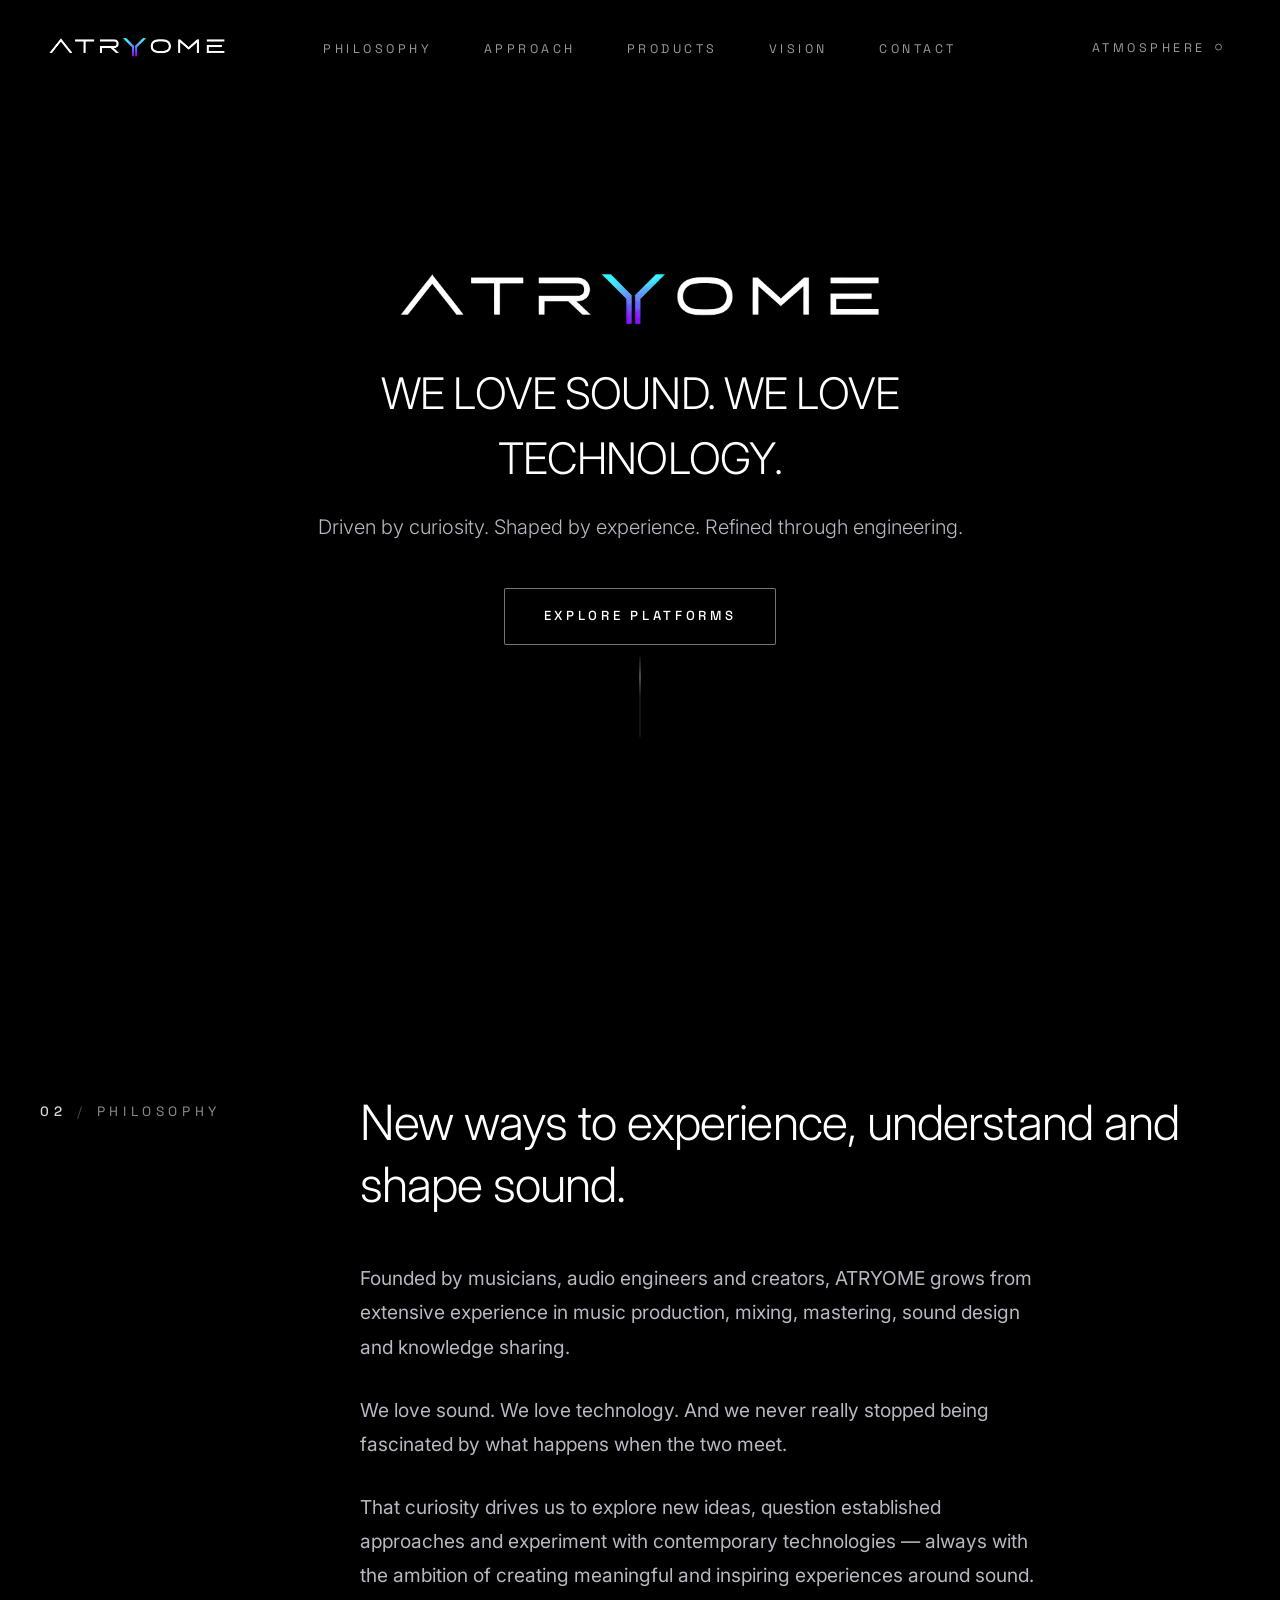
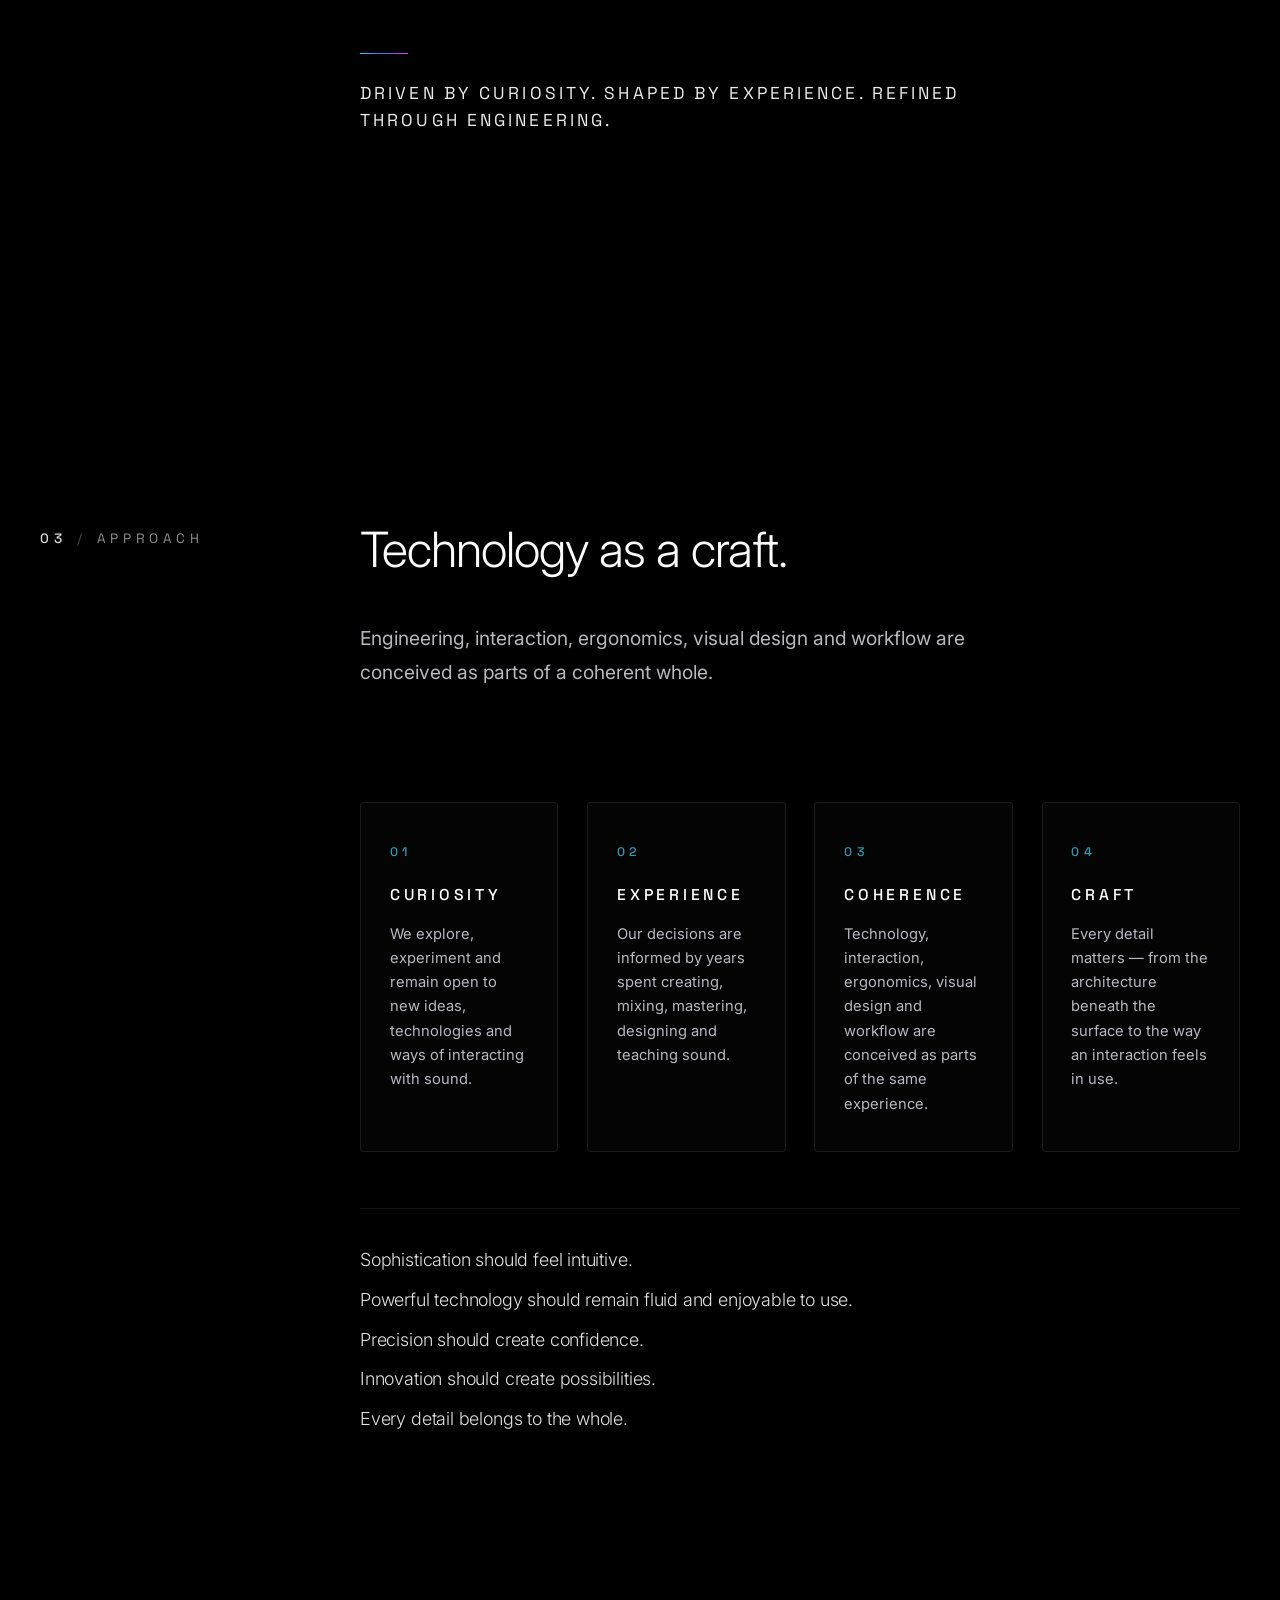
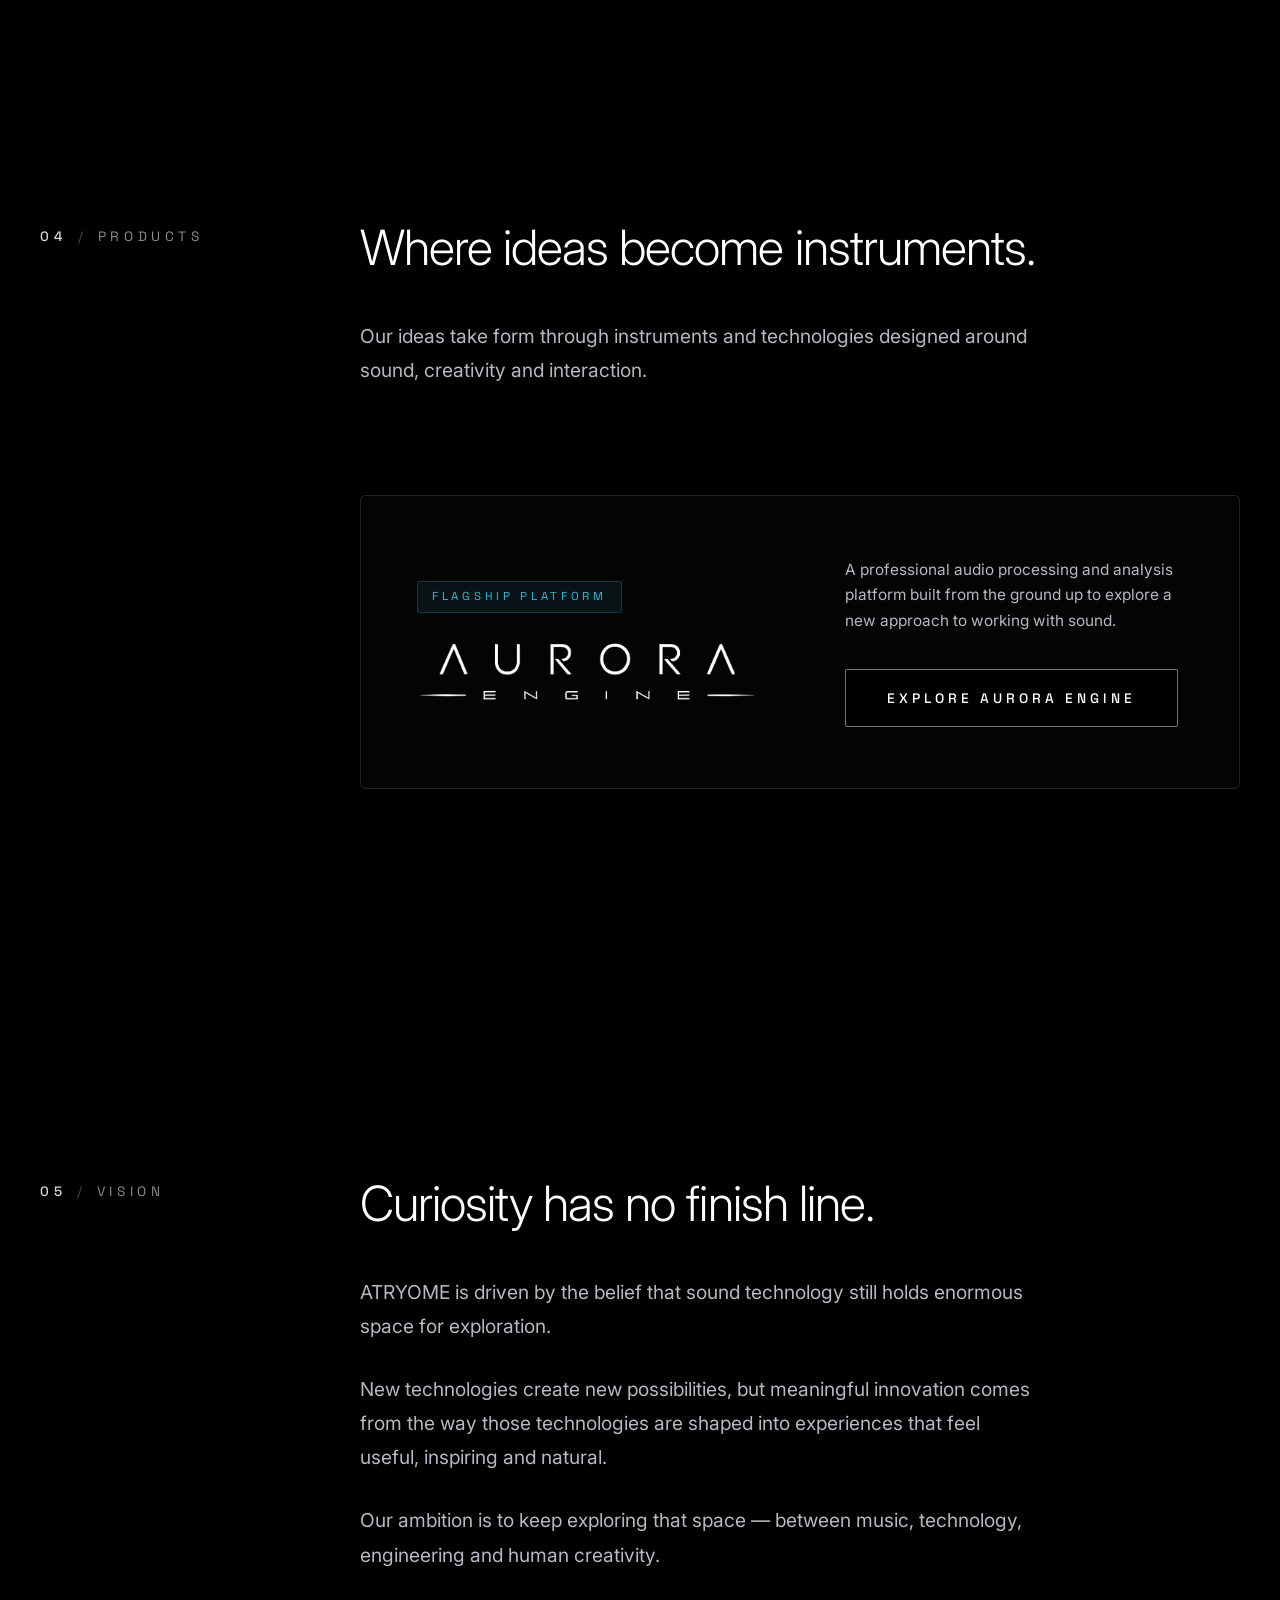
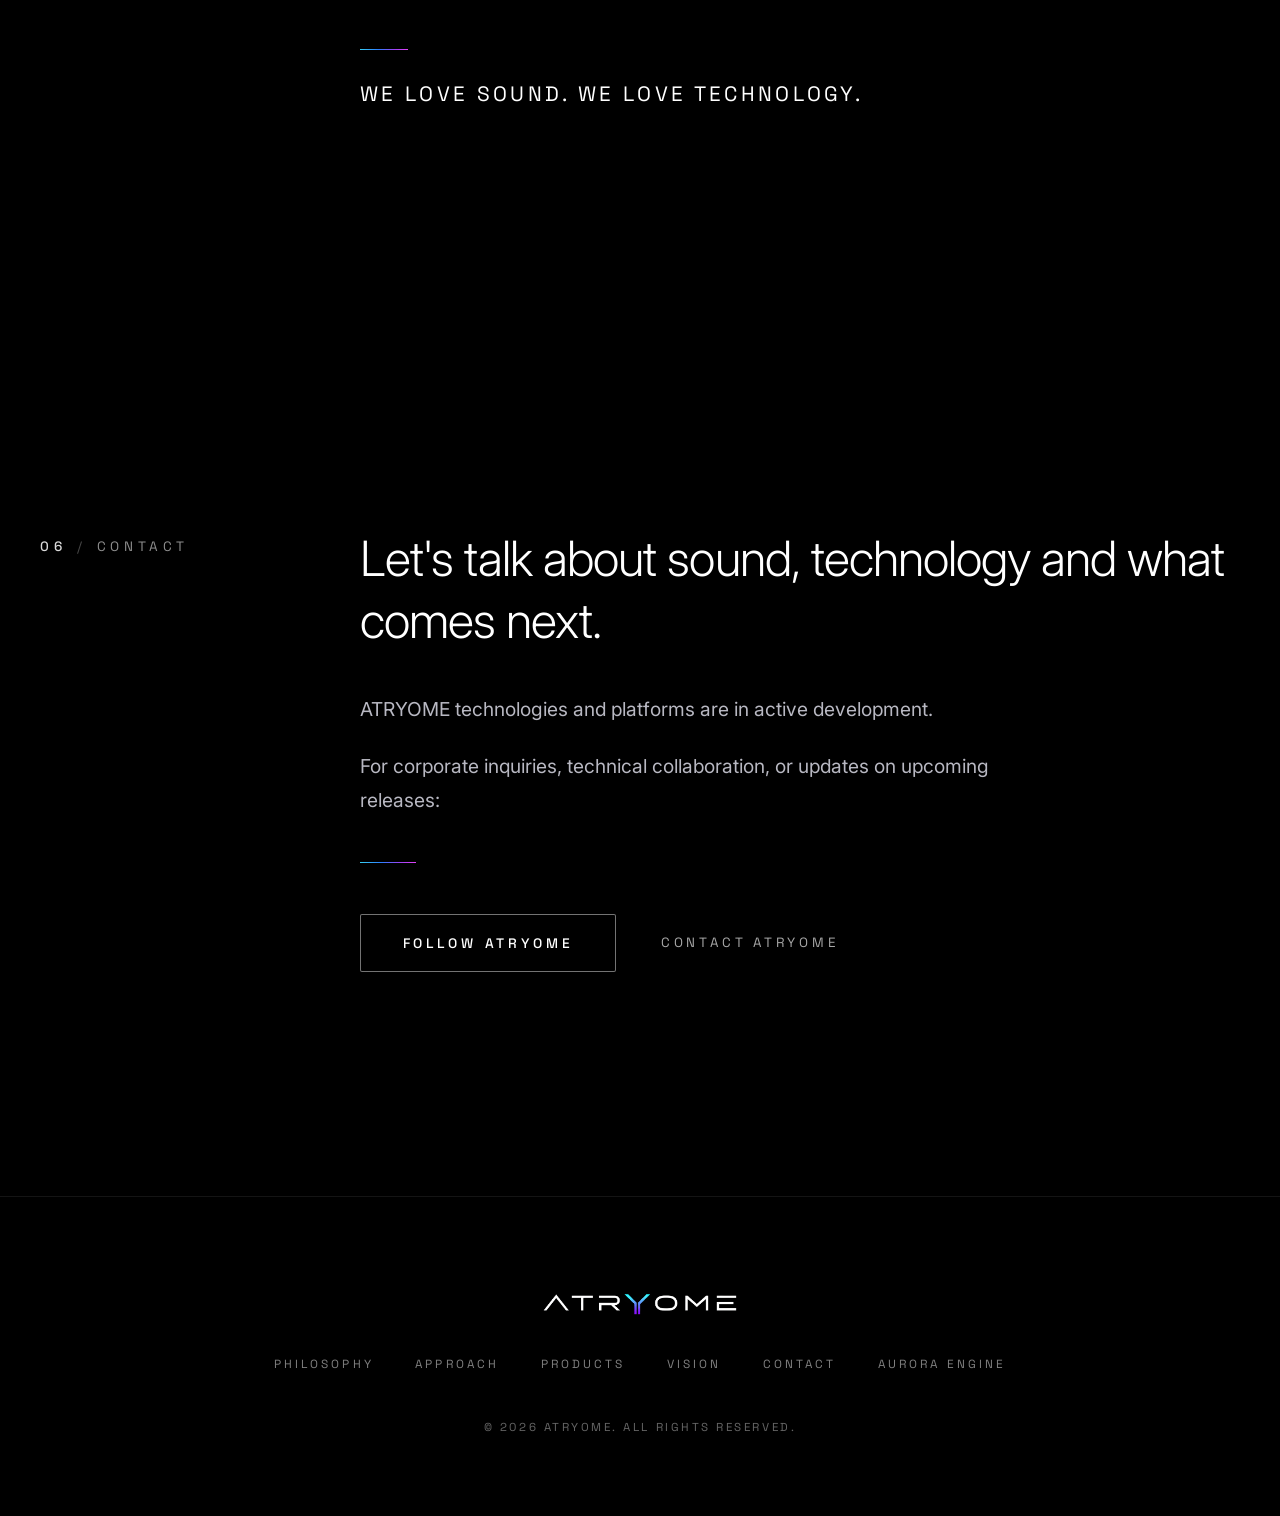
==== commit 8580af25: "[ATRYOME-WEB-0004] Update official Instagram identity" ====
--- a/index.html
+++ b/index.html
@@ -354,8 +354,8 @@
             <div class="contact-spectral-line" aria-hidden="true"></div>
 
             <div class="contact-actions">
-              <a href="https://www.instagram.com/aurora.engine/" target="_blank" rel="noopener noreferrer" class="aurora-control-primary" aria-label="Follow Aurora Engine on Instagram (opens in a new tab)">
-                <span class="control-text">FOLLOW AURORA ENGINE</span>
+              <a href="https://www.instagram.com/atryome_audio/" target="_blank" rel="noopener noreferrer" class="aurora-control-primary" aria-label="Follow ATRYOME on Instagram (opens in a new tab)">
+                <span class="control-text">FOLLOW ATRYOME</span>
                 <span class="control-border-pulse" aria-hidden="true"></span>
               </a>
 
--- a/css/style.css
+++ b/css/style.css
@@ -90,6 +90,7 @@
   transform: translateY(0);
 }
 
+.header-brand-link,
 .main-nav {
   pointer-events: auto;
 }
@@ -2368,6 +2369,14 @@
   height: 80px;
 }
 
+.aurora-homepage .scroll-line-wrap {
+  height: 160px;
+}
+
+.aurora-homepage .hero-scroll-indicator {
+  bottom: -13.2rem;
+}
+
 .corp-homepage .hero-scroll-indicator {
   bottom: -3.8rem;
 }
@@ -2587,6 +2596,12 @@
   .corp-homepage .scroll-line-wrap {
     height: 60px;
   }
+  .aurora-homepage .scroll-line-wrap {
+    height: 110px;
+  }
+  .aurora-homepage .hero-scroll-indicator {
+    bottom: -10.0rem;
+  }
   .corp-header {
     padding: 1.2rem 1rem 0.8rem;
     flex-direction: column;
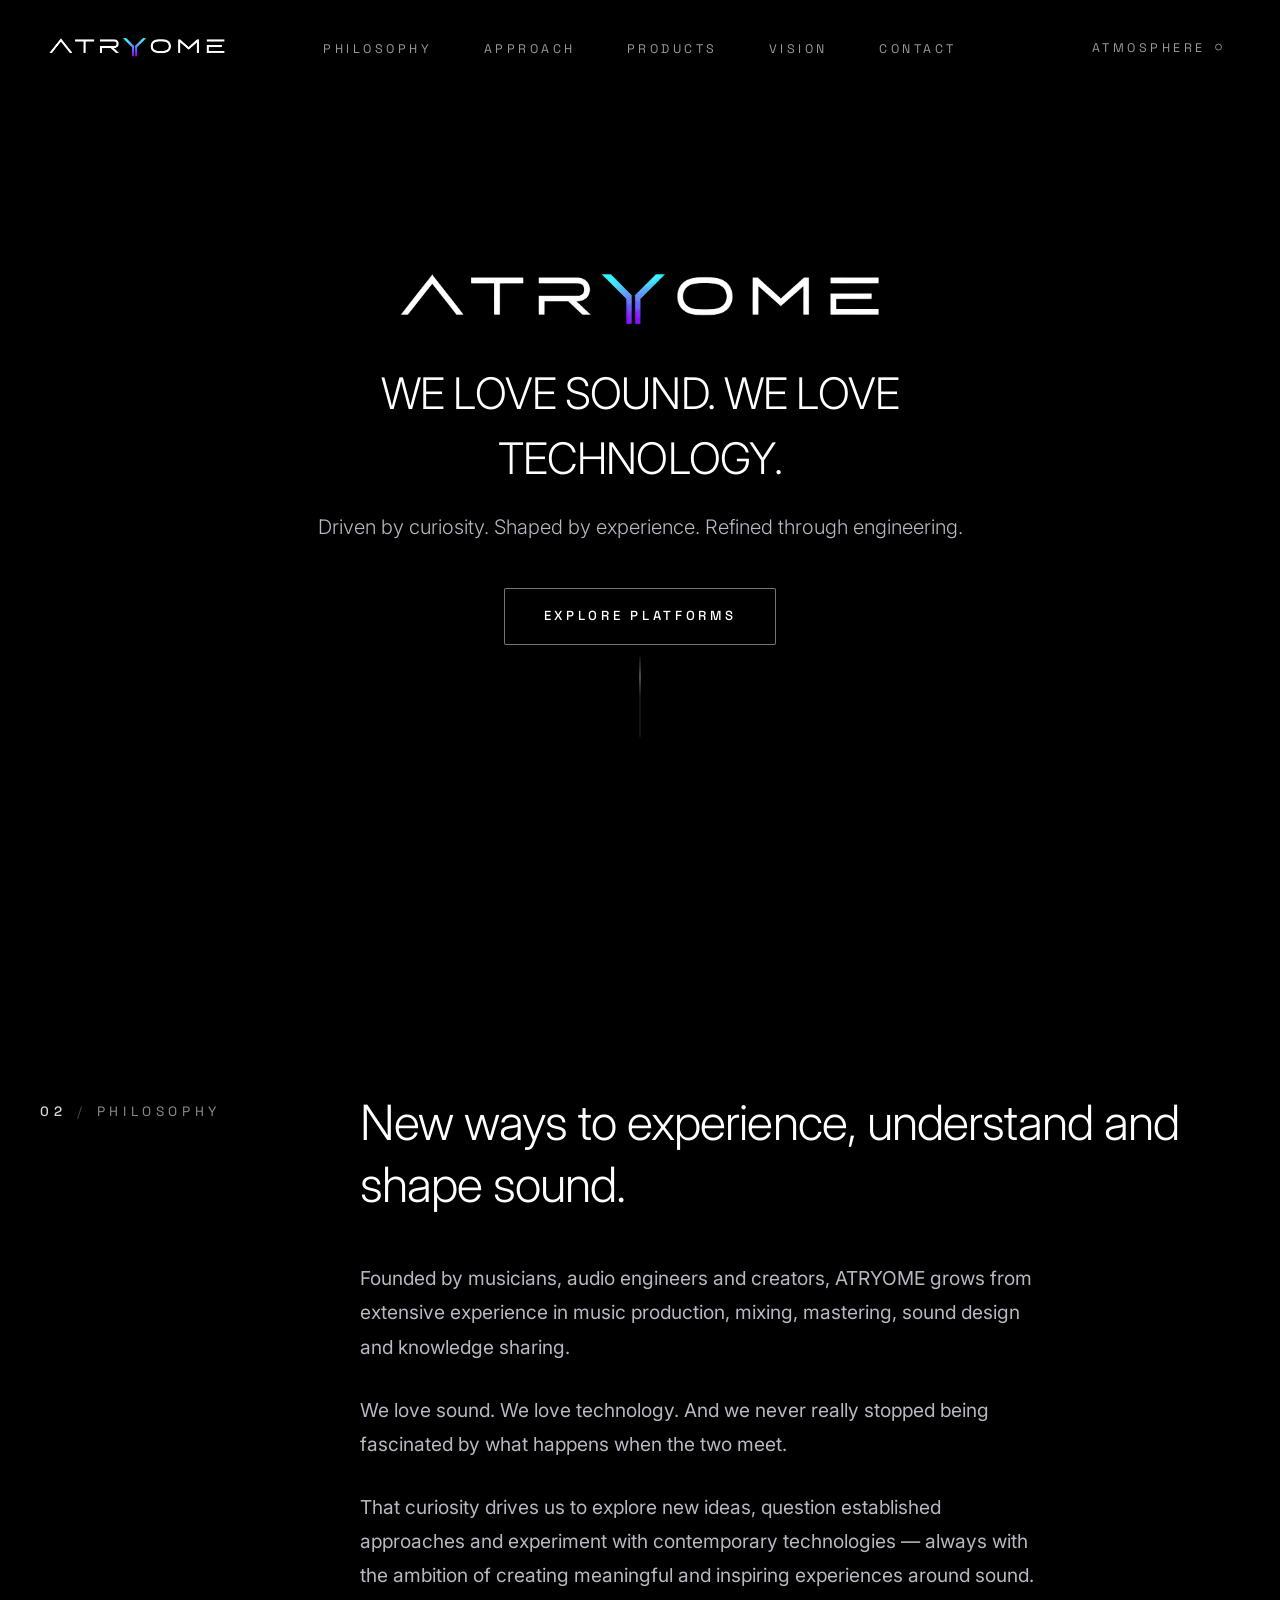
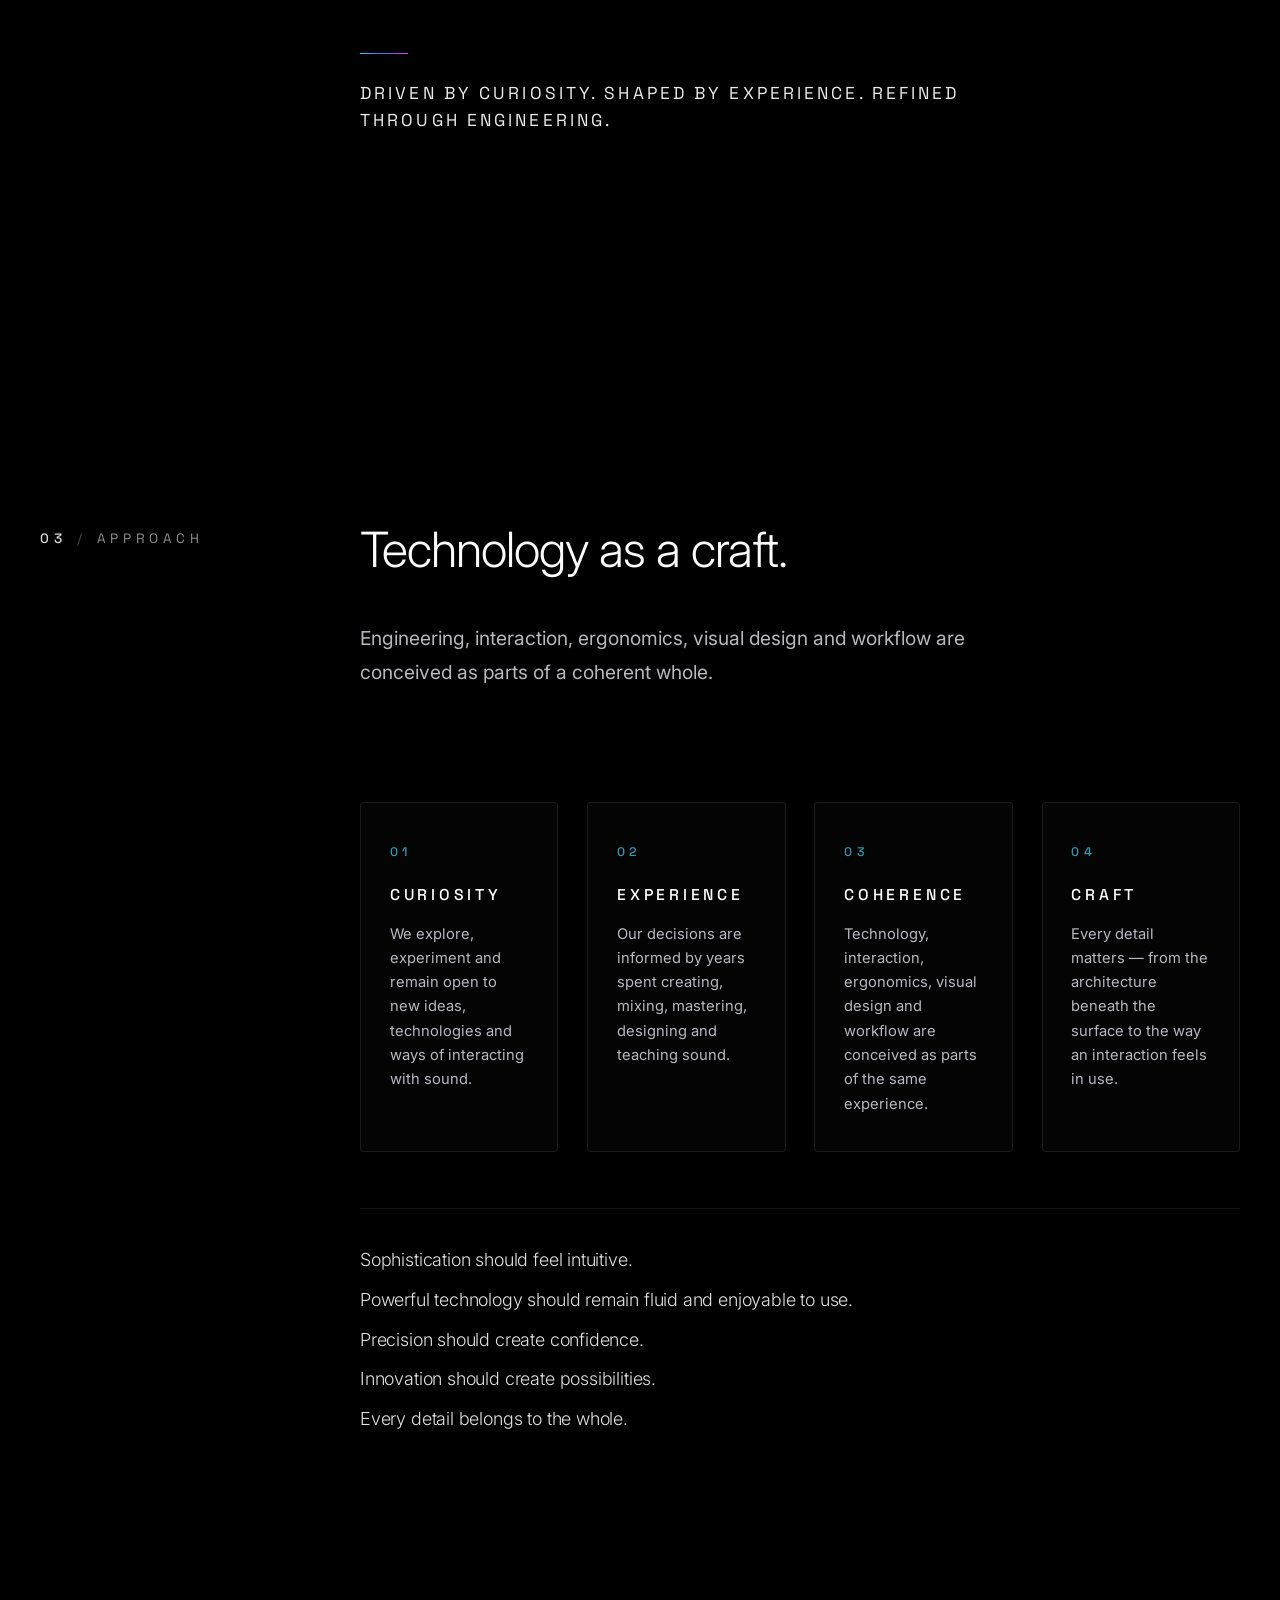
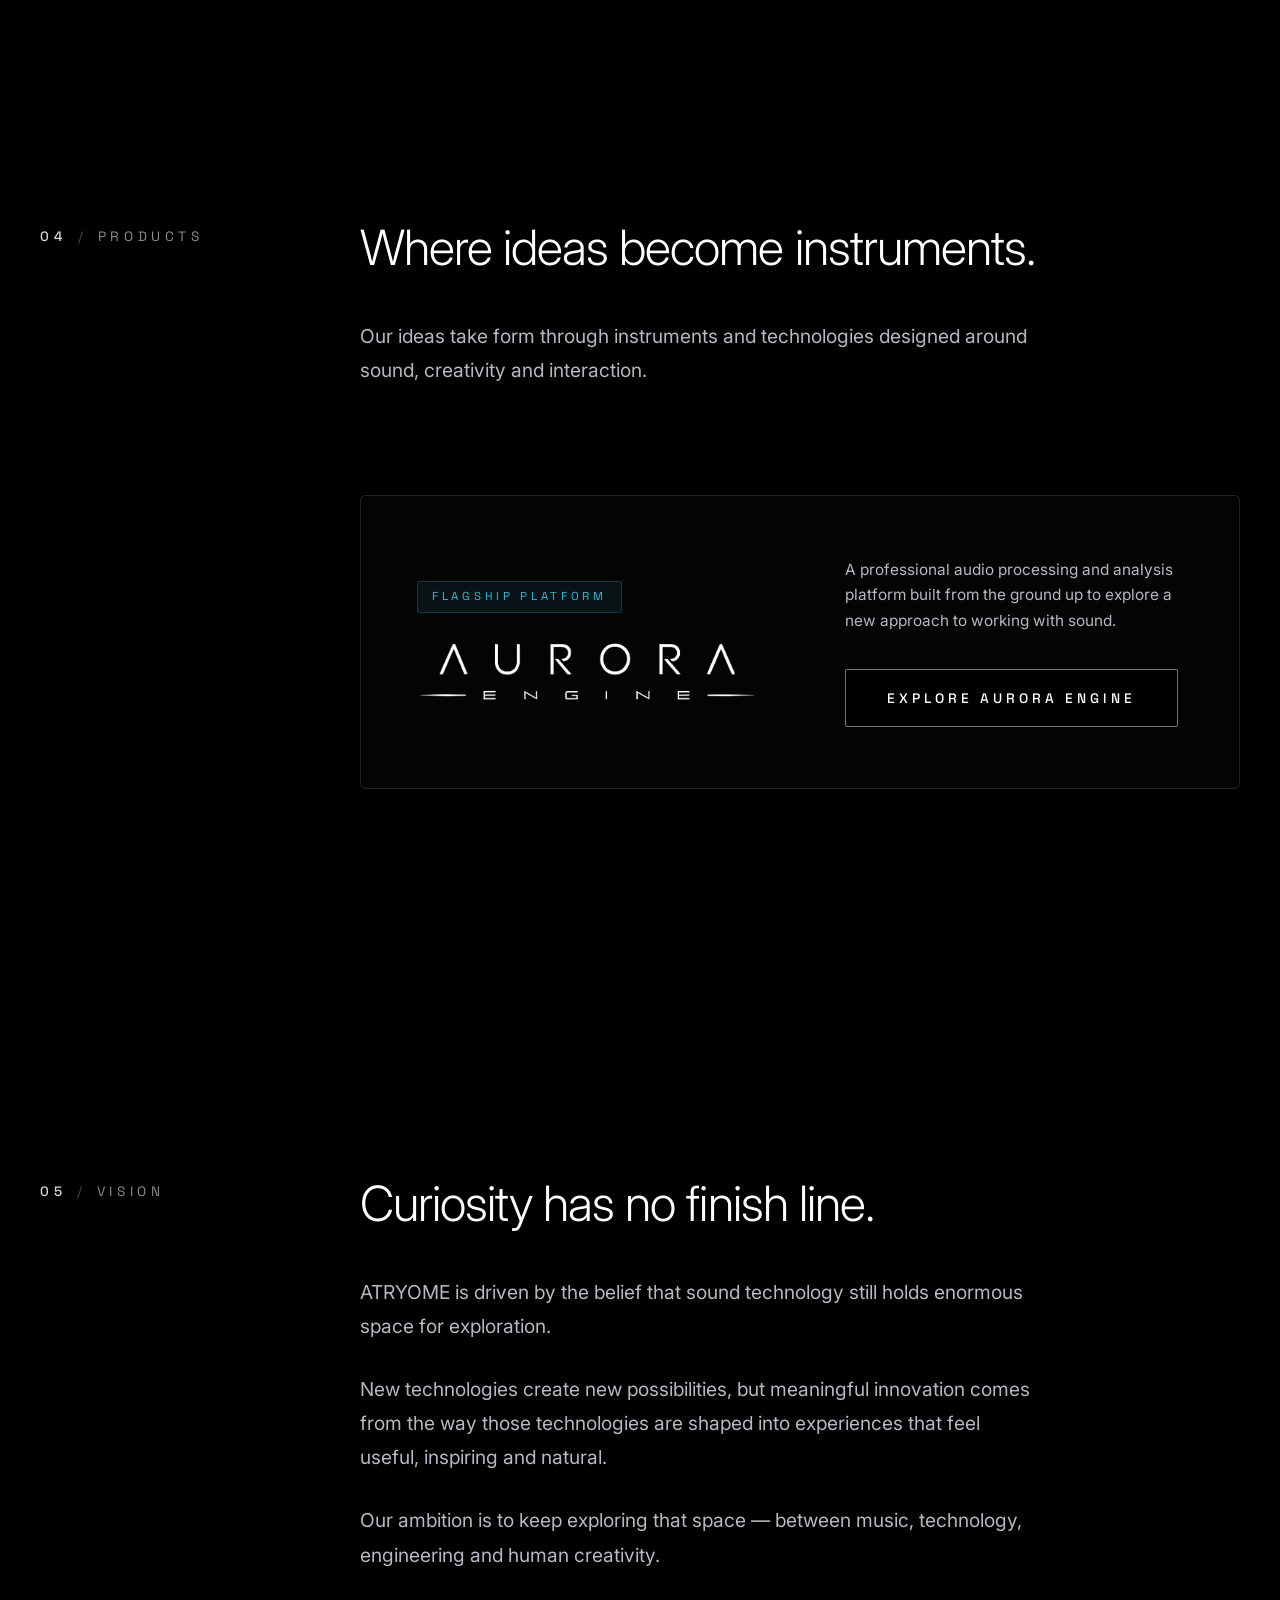
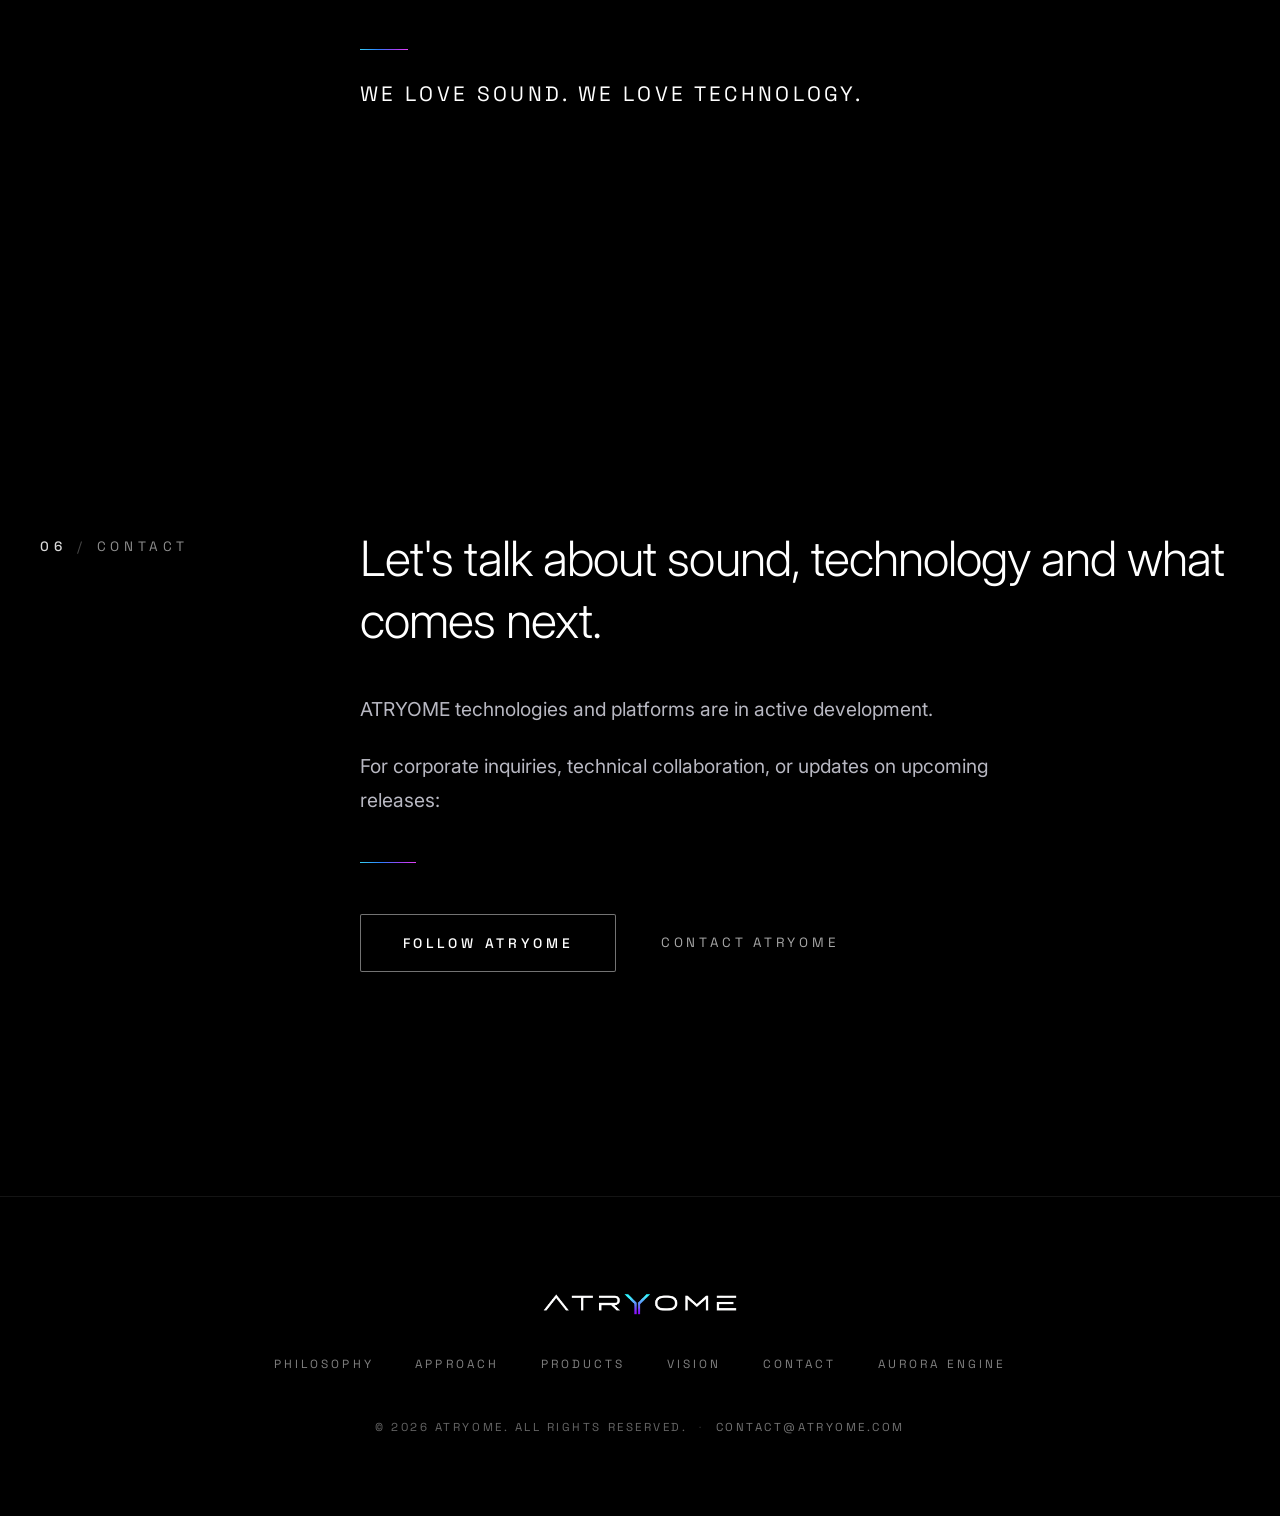
==== commit e0e23910: "[ATRYOME-WEB-0005] Integrate official corporate email" ====
--- a/index.html
+++ b/index.html
@@ -359,7 +359,7 @@
                 <span class="control-border-pulse" aria-hidden="true"></span>
               </a>
 
-              <a href="#contact-modal" class="aurora-control-secondary">
+              <a href="mailto:contact@atryome.com" class="aurora-control-secondary" aria-label="Contact ATRYOME by email">
                 CONTACT ATRYOME
               </a>
             </div>
@@ -391,7 +391,7 @@
         </nav>
 
         <div class="footer-copyright">
-          <p>© 2026 ATRYOME. All rights reserved.</p>
+          <p>© 2026 ATRYOME. All rights reserved. <span class="footer-email-sep" aria-hidden="true">·</span> <a href="mailto:contact@atryome.com" class="footer-email-link" aria-label="Contact email: contact@atryome.com">contact@atryome.com</a></p>
         </div>
       </div>
     </div>
--- a/css/style.css
+++ b/css/style.css
@@ -1956,6 +1956,23 @@
   padding: 0.8rem 0;
   position: relative;
   transition: color 0.4s ease;
+}
+
+/* Footer Corporate Email Link */
+.footer-email-sep {
+  margin: 0 0.4rem;
+  opacity: 0.4;
+}
+
+.footer-email-link {
+  color: rgba(255, 255, 255, 0.45);
+  text-decoration: none;
+  transition: color 0.3s ease;
+}
+
+.footer-email-link:hover,
+.footer-email-link:focus-visible {
+  color: rgba(255, 255, 255, 0.85);
 }
 
 .aurora-control-secondary::after {
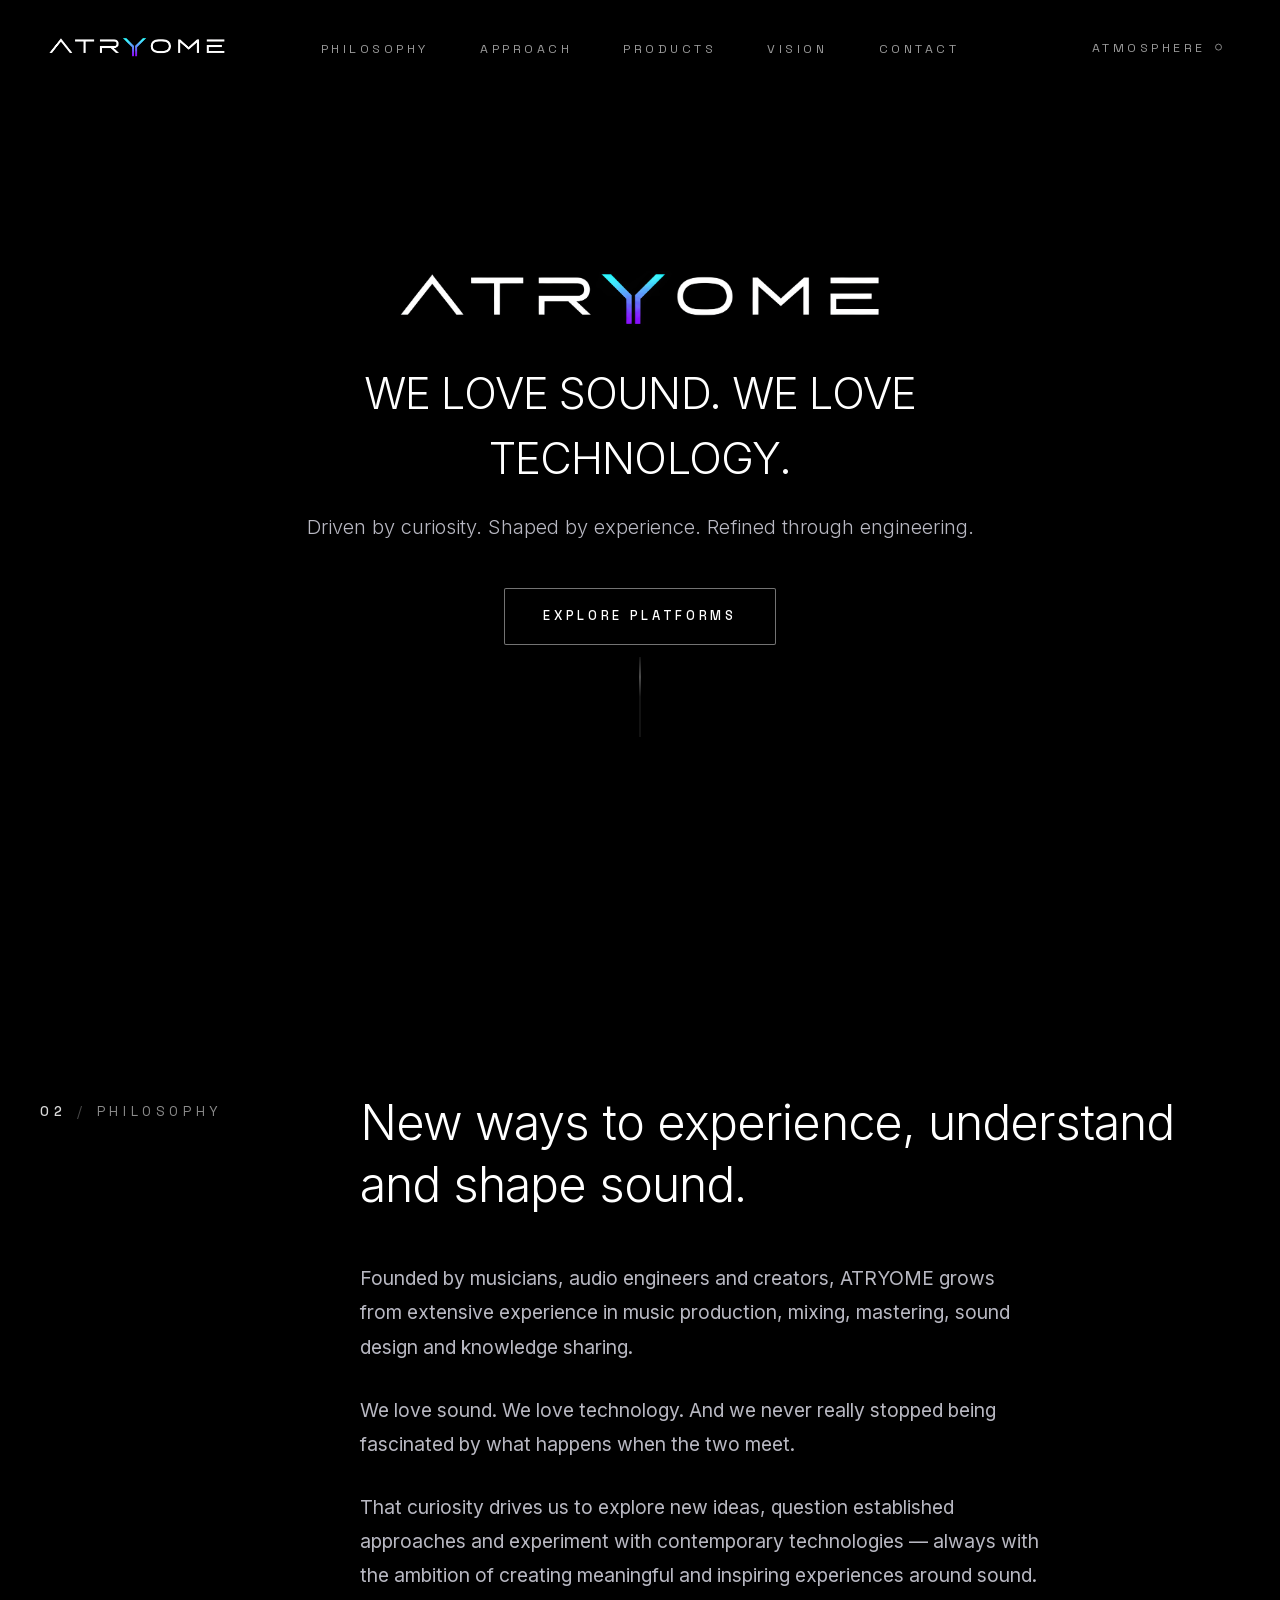
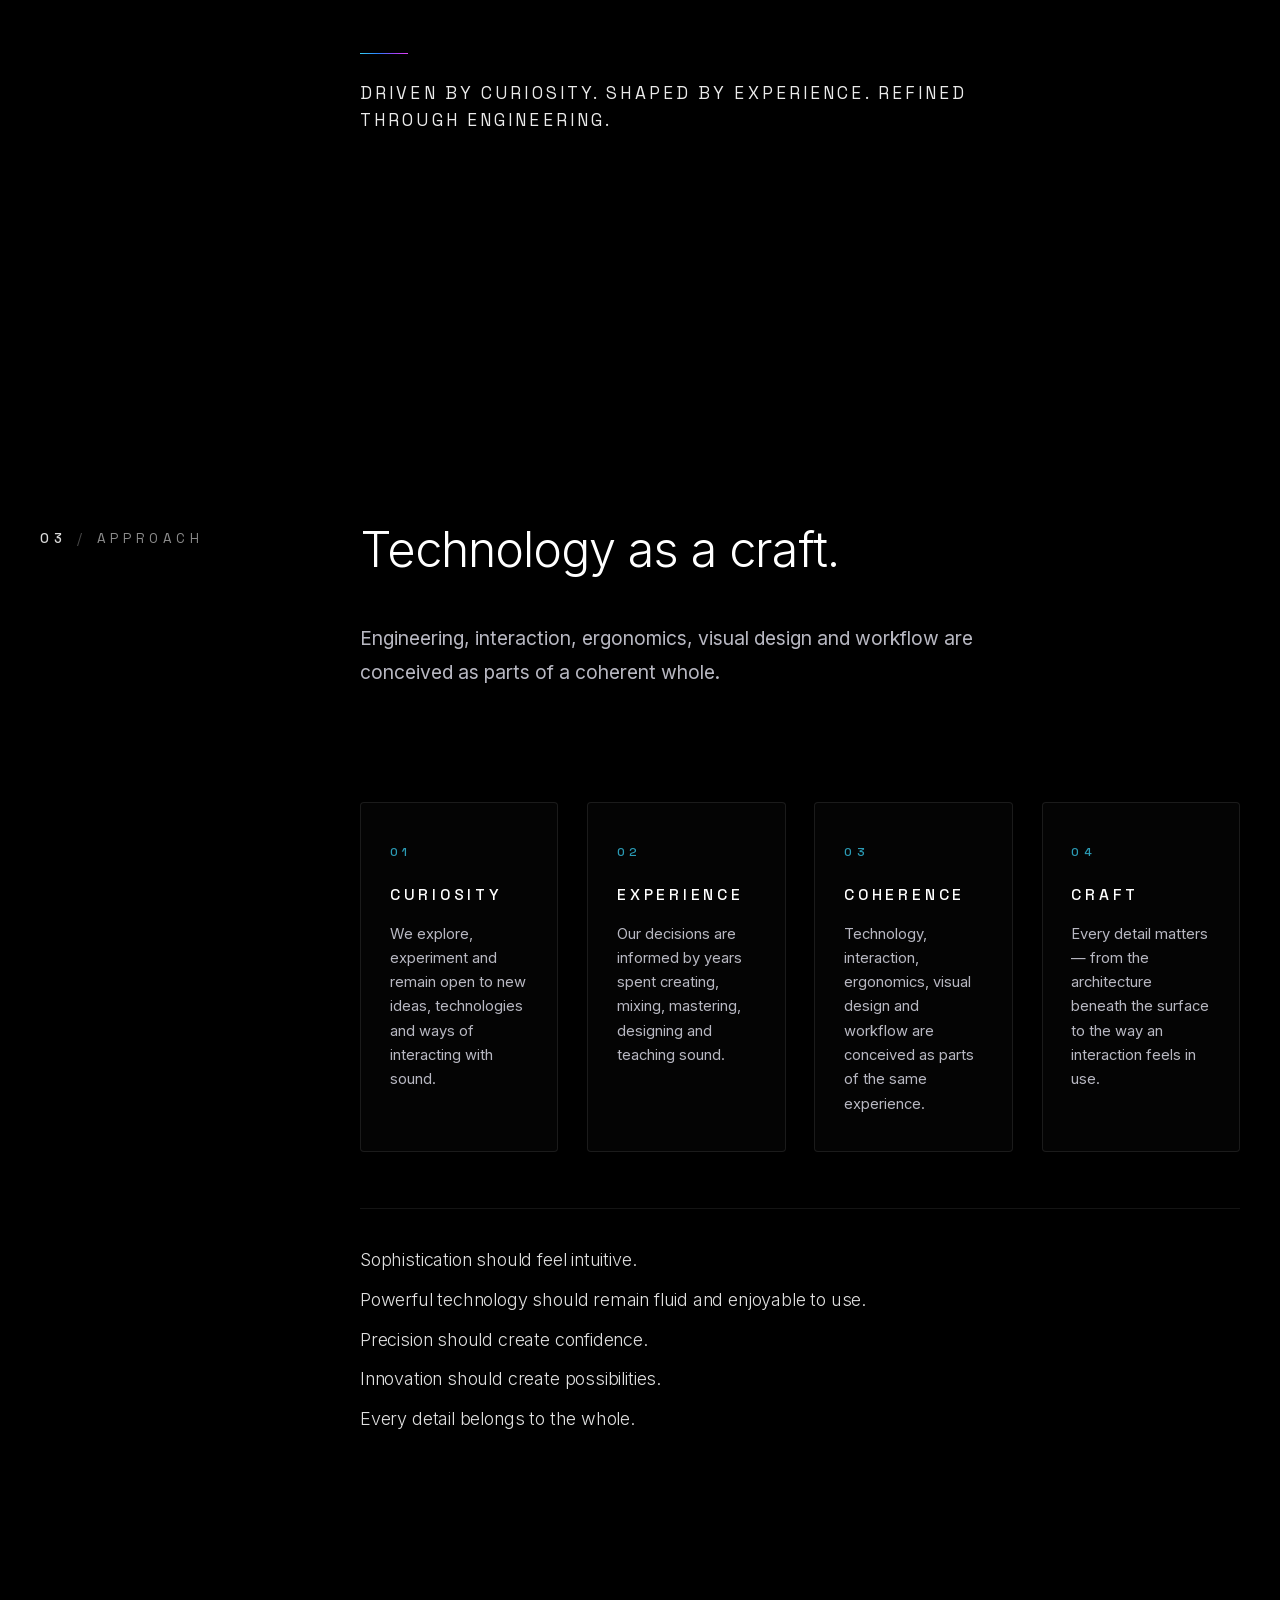
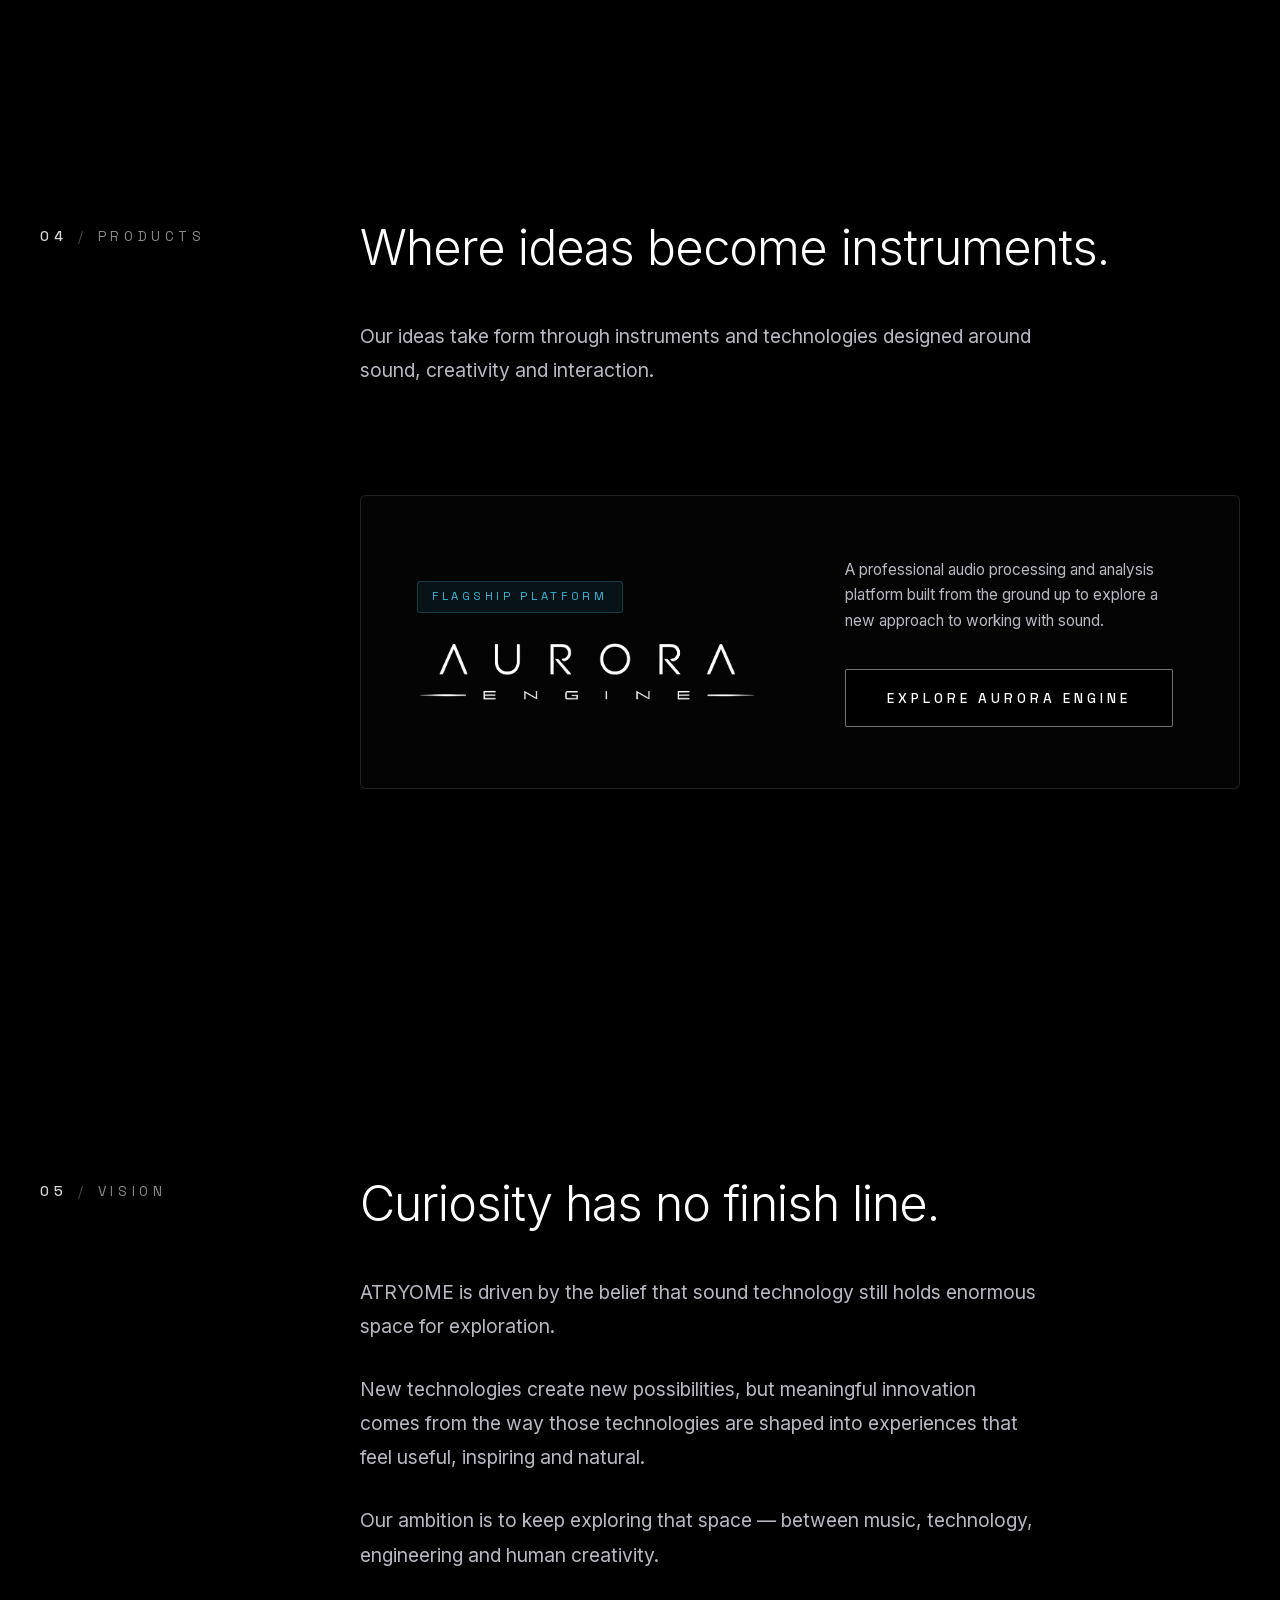
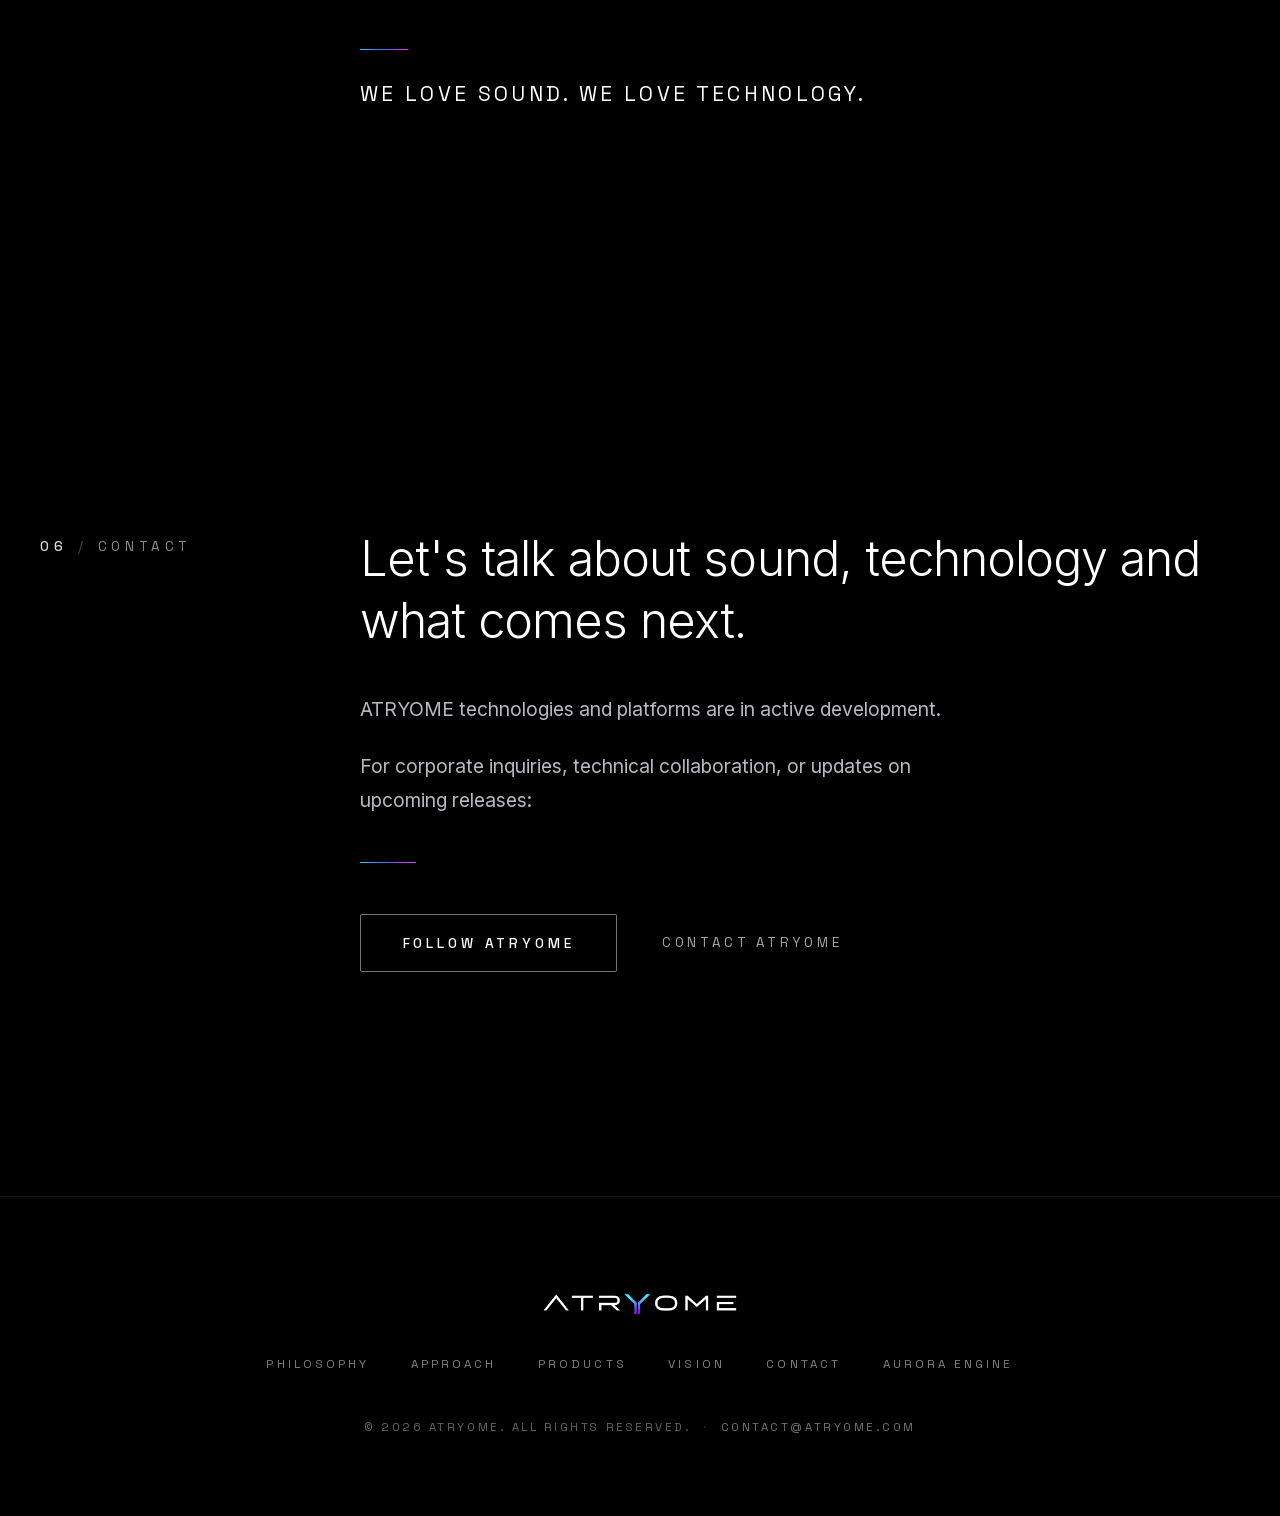
==== commit 782bac0c: "[ATRYOME-WEB-0007] Self-host production typography" ====
--- a/index.html
+++ b/index.html
@@ -3,8 +3,9 @@
 <head>
   <meta charset="UTF-8">
   <meta name="viewport" content="width=device-width, initial-scale=1.0">
-  <title>ATRYOME — Precision Audio Technology</title>
-  <meta name="description" content="ATRYOME explores new ways to experience, understand and shape sound. Founded by musicians, audio engineers and creators.">
+  <title>ATRYOME — Sound. Technology. Instruments.</title>
+  <meta name="description" content="ATRYOME develops audio technologies and creative instruments designed to explore new ways to experience, understand and shape sound.">
+  <meta name="robots" content="index, follow">
   <meta name="theme-color" content="#000000">
   <link rel="canonical" href="https://atryome.com/">
 
@@ -15,39 +16,34 @@
 
   <!-- Open Graph / Social Media Preview -->
   <meta property="og:type" content="website">
-  <meta property="og:title" content="ATRYOME — Precision Audio Technology">
-  <meta property="og:description" content="ATRYOME explores new ways to experience, understand and shape sound. Driven by curiosity. Shaped by experience. Refined through engineering.">
+  <meta property="og:title" content="ATRYOME — Sound. Technology. Instruments.">
+  <meta property="og:description" content="ATRYOME develops audio technologies and creative instruments designed to explore new ways to experience, understand and shape sound.">
   <meta property="og:url" content="https://atryome.com/">
-  <meta property="og:image" content="https://atryome.com/assets/brand/og-preview-aurora-engine.png">
   <meta property="og:site_name" content="ATRYOME">
 
   <!-- Twitter / X Card -->
-  <meta name="twitter:card" content="summary_large_image">
-  <meta name="twitter:title" content="ATRYOME — Precision Audio Technology">
-  <meta name="twitter:description" content="ATRYOME explores new ways to experience, understand and shape sound. Driven by curiosity. Shaped by experience. Refined through engineering.">
-  <meta name="twitter:image" content="https://atryome.com/assets/brand/og-preview-aurora-engine.png">
+  <meta name="twitter:card" content="summary">
+  <meta name="twitter:title" content="ATRYOME — Sound. Technology. Instruments.">
+  <meta name="twitter:description" content="ATRYOME develops audio technologies and creative instruments designed to explore new ways to experience, understand and shape sound.">
 
   <!-- Schema.org JSON-LD Structured Data -->
   <script type="application/ld+json">
   {
     "@context": "https://schema.org",
-    "@graph": [
-      {
-        "@type": "Organization",
-        "@id": "https://atryome.com/#organization",
-        "name": "ATRYOME",
-        "url": "https://atryome.com/",
-        "logo": "https://atryome.com/assets/logo/atryome-logo-hd.png",
-        "description": "ATRYOME explores new ways to experience, understand and shape sound. Driven by curiosity. Shaped by experience. Refined through engineering."
-      }
+    "@type": "Organization",
+    "name": "ATRYOME",
+    "url": "https://atryome.com/",
+    "logo": "https://atryome.com/assets/logo/atryome-logo-hd.png",
+    "email": "mailto:contact@atryome.com",
+    "sameAs": [
+      "https://www.instagram.com/atryome_audio/"
     ]
   }
   </script>
   
-  <!-- Modern Precision Typography -->
-  <link rel="preconnect" href="https://fonts.googleapis.com">
-  <link rel="preconnect" href="https://fonts.gstatic.com" crossorigin>
-  <link href="https://fonts.googleapis.com/css2?family=Inter:wght@300;400;500;600&family=Space+Grotesk:wght@300;400;500&display=swap" rel="stylesheet">
+  <!-- Local Self-Hosted Typography Preloads -->
+  <link rel="preload" href="assets/fonts/inter-300.woff2" as="font" type="font/woff2" crossorigin>
+  <link rel="preload" href="assets/fonts/space-grotesk-400.woff2" as="font" type="font/woff2" crossorigin>
   
   <!-- Main Styling -->
   <link rel="stylesheet" href="css/style.css">
--- a/css/style.css
+++ b/css/style.css
@@ -2,6 +2,60 @@
    AURORA WEB — MASTER CSS FOUNDATION
    HERO v1.0 (WITH FINAL SIGNATURE REFINEMENT), SECTION 02 AURORA (R1), SECTION 03 EXPERIENCE (R7), SECTION 04 TECHNOLOGY (R1), SECTION 05 VISION (R1), SECTION 06 CONTACT & FOOTER (v1 POLISHED)
    ========================================================================== */
+
+/* --------------------------------------------------------------------------
+   0. LOCAL SELF-HOSTED TYPOGRAPHY (@font-face)
+   -------------------------------------------------------------------------- */
+@font-face {
+  font-family: 'Inter';
+  font-style: normal;
+  font-weight: 300;
+  font-display: swap;
+  src: url('../assets/fonts/inter-300.woff2') format('woff2');
+}
+@font-face {
+  font-family: 'Inter';
+  font-style: normal;
+  font-weight: 400;
+  font-display: swap;
+  src: url('../assets/fonts/inter-400.woff2') format('woff2');
+}
+@font-face {
+  font-family: 'Inter';
+  font-style: normal;
+  font-weight: 500;
+  font-display: swap;
+  src: url('../assets/fonts/inter-500.woff2') format('woff2');
+}
+@font-face {
+  font-family: 'Inter';
+  font-style: normal;
+  font-weight: 600;
+  font-display: swap;
+  src: url('../assets/fonts/inter-600.woff2') format('woff2');
+}
+
+@font-face {
+  font-family: 'Space Grotesk';
+  font-style: normal;
+  font-weight: 300;
+  font-display: swap;
+  src: url('../assets/fonts/space-grotesk-300.woff2') format('woff2');
+}
+@font-face {
+  font-family: 'Space Grotesk';
+  font-style: normal;
+  font-weight: 400;
+  font-display: swap;
+  src: url('../assets/fonts/space-grotesk-400.woff2') format('woff2');
+}
+@font-face {
+  font-family: 'Space Grotesk';
+  font-style: normal;
+  font-weight: 500;
+  font-display: swap;
+  src: url('../assets/fonts/space-grotesk-500.woff2') format('woff2');
+}
 
 /* --------------------------------------------------------------------------
    1. DESIGN TOKENS & RESET
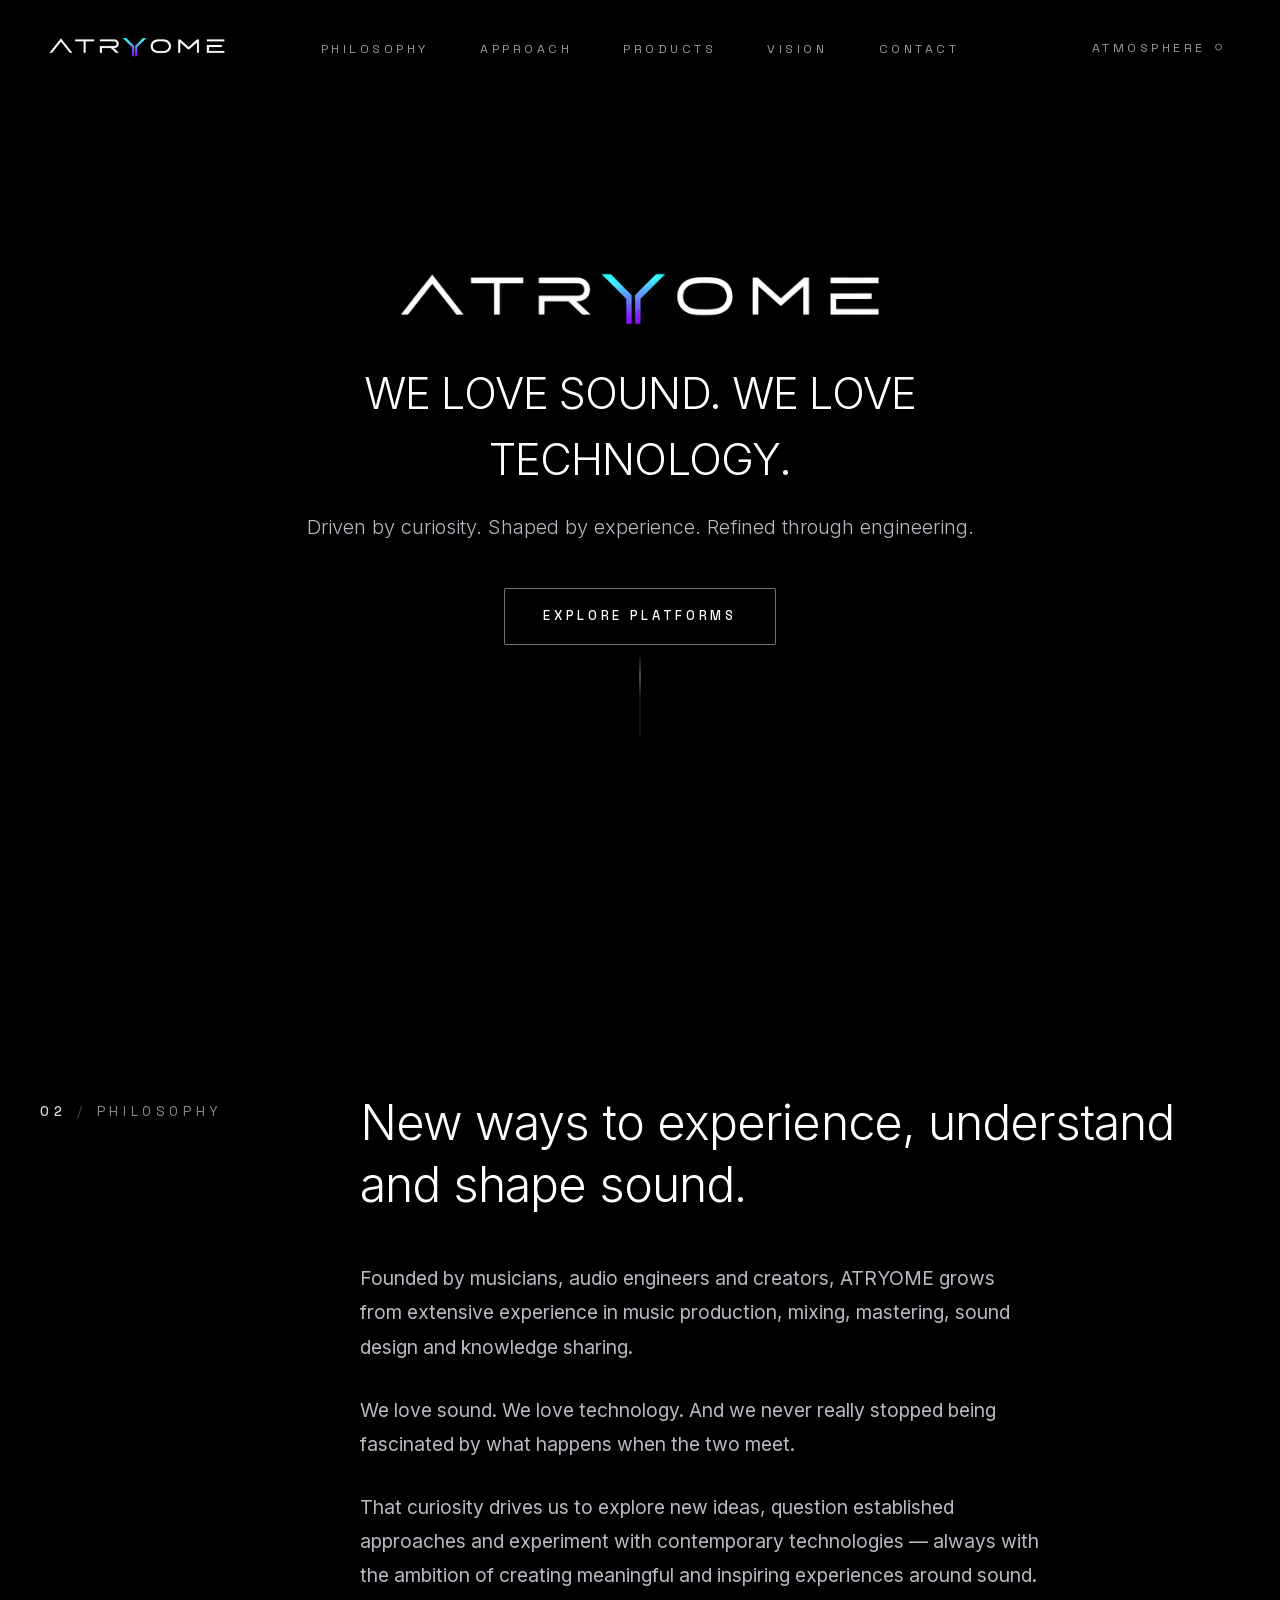
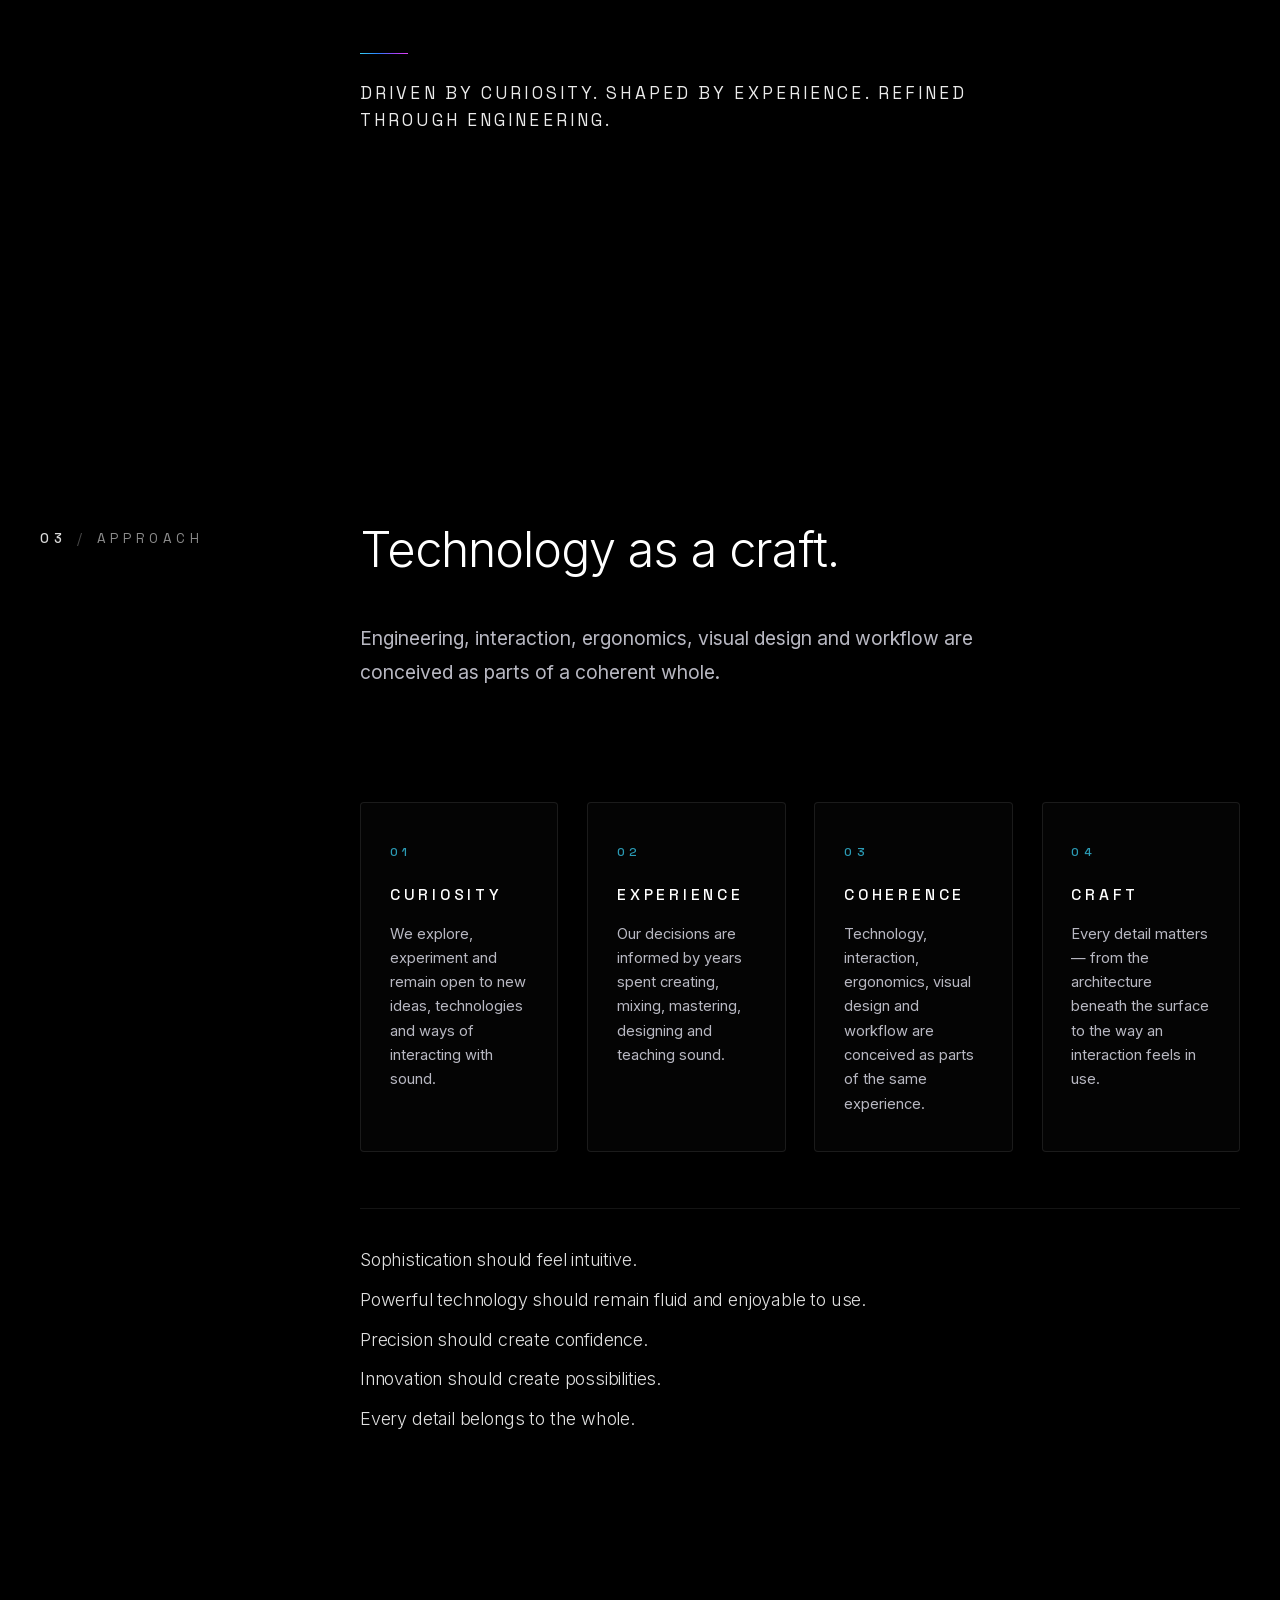
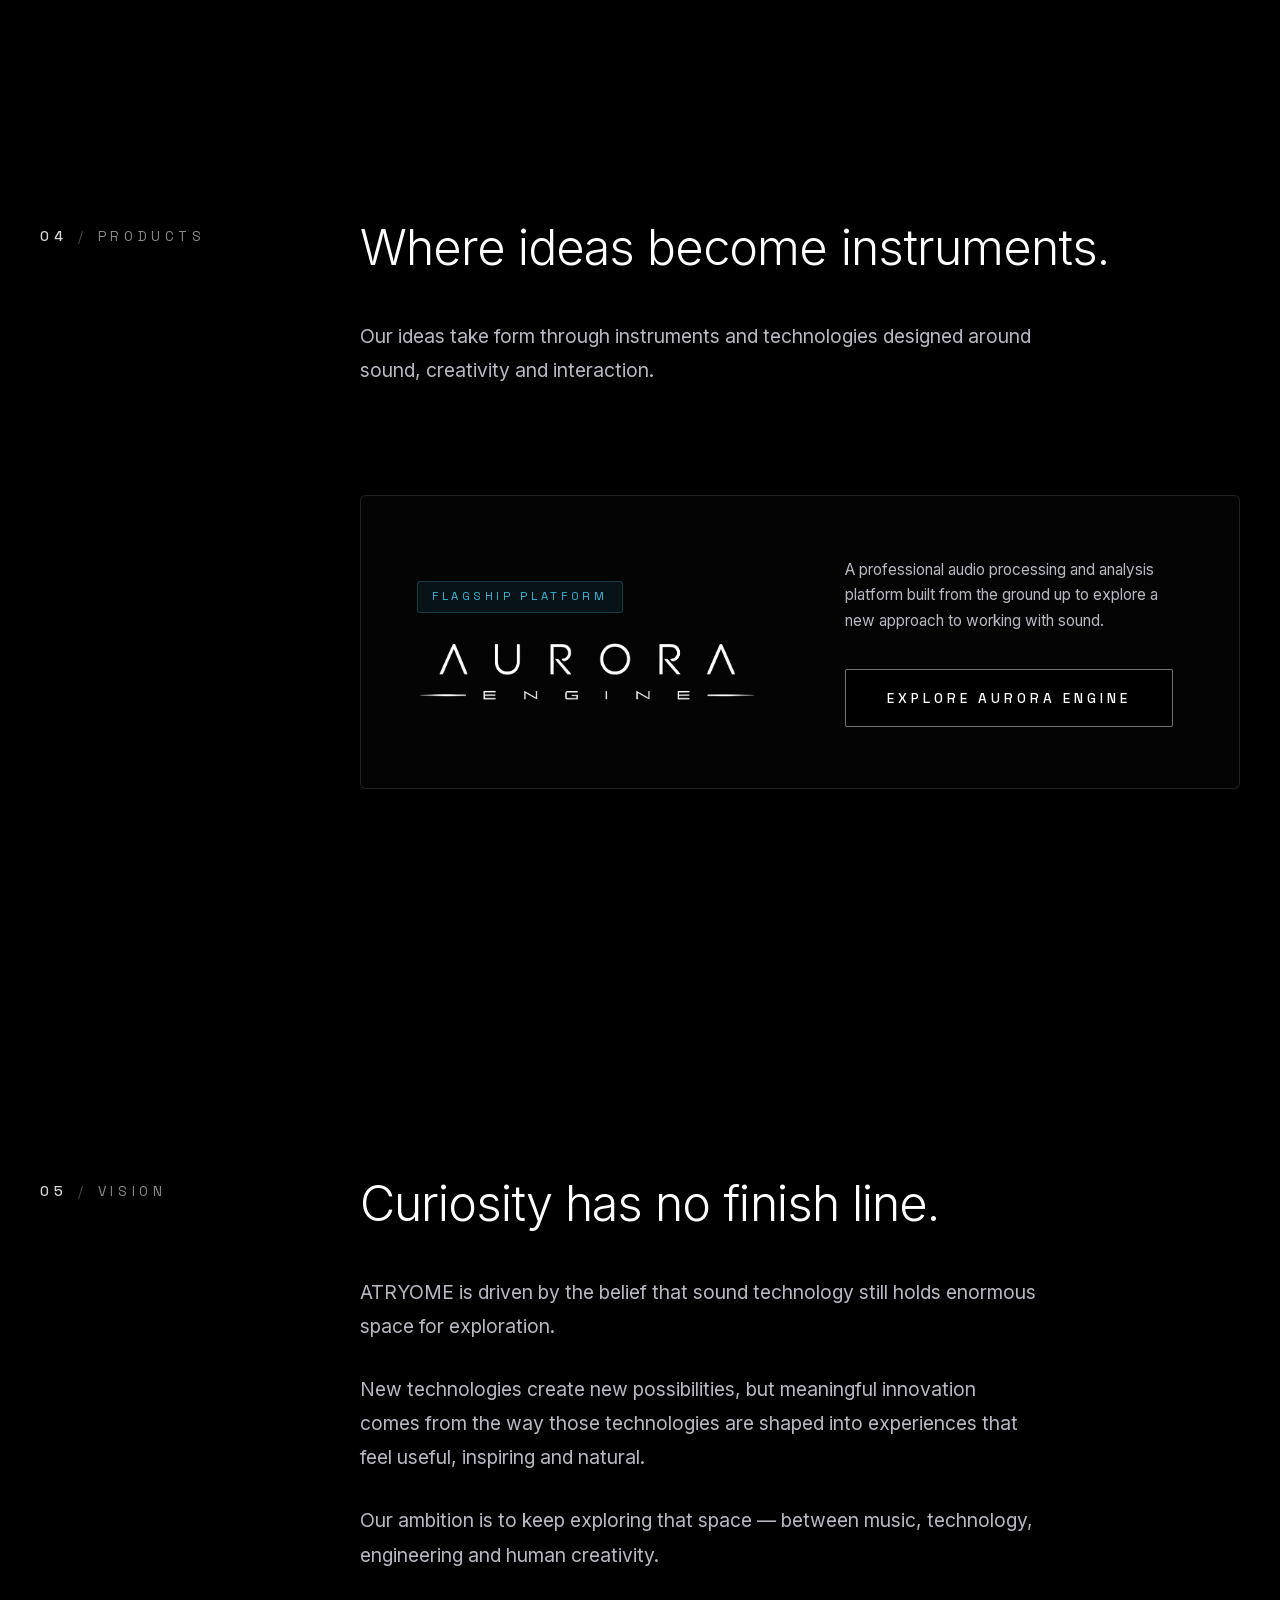
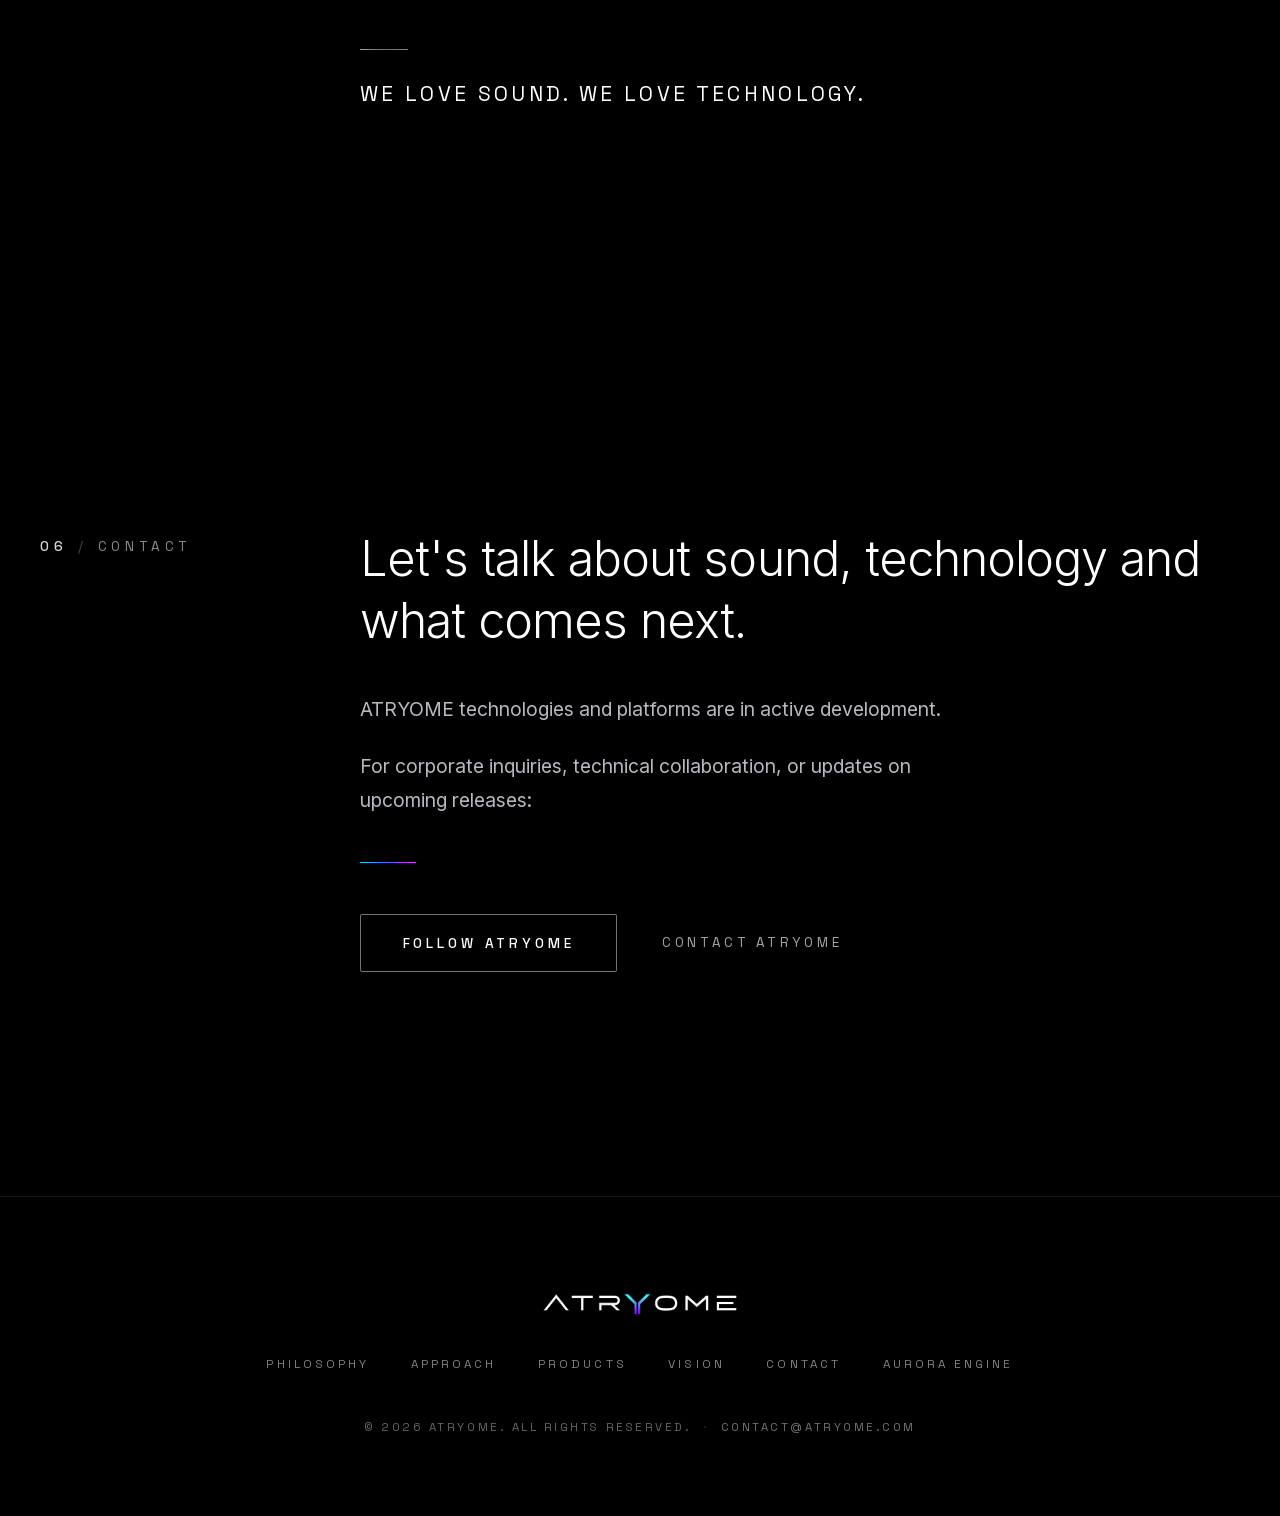
==== commit 5a6a4724: "[ATRYOME-WEB-0009] Optimize production brand asset delivery" ====
--- a/index.html
+++ b/index.html
@@ -57,7 +57,7 @@
   <header class="site-header corp-header" id="site-header">
     <!-- Restrained ATRYOME Header Brand Mark (Home Link) -->
     <a href="#hero" class="header-brand-link corp-brand-link" aria-label="ATRYOME Corporate Homepage">
-      <img src="assets/logo/atryome-logo-hd.png" alt="ATRYOME" class="header-logo-img corp-header-logo" width="5528" height="620">
+      <img src="assets/logo/atryome-logo-web.png" alt="ATRYOME" class="header-logo-img corp-header-logo" width="560" height="63">
     </a>
 
     <!-- Center Navigation Zone -->
@@ -91,9 +91,11 @@
           <!-- Corporate Master Logo -->
           <div class="corp-logo-wrapper">
             <img 
-              src="assets/logo/atryome-logo-hd.png" 
+              src="assets/logo/atryome-logo-web.png" 
               alt="ATRYOME" 
               class="corp-hero-logo-img"
+              width="560"
+              height="63"
               loading="eager"
               fetchpriority="high"
             >
@@ -372,7 +374,7 @@
 
       <div class="footer-content">
         <div class="footer-brand corp-footer-brand">
-          <img src="assets/logo/atryome-logo-hd.png" alt="ATRYOME" class="footer-logo-img">
+          <img src="assets/logo/atryome-logo-web.png" alt="ATRYOME" class="footer-logo-img" width="560" height="63">
         </div>
 
         <nav class="footer-nav" aria-label="Footer Navigation">
--- a/css/style.css
+++ b/css/style.css
@@ -2726,3 +2726,126 @@
   }
 }
 
+/* --------------------------------------------------------------------------
+   16. ATRYOME 404 ERROR PAGE STYLES
+   -------------------------------------------------------------------------- */
+.page-404-body {
+  background-color: var(--color-bg-pure);
+  color: var(--color-text-primary);
+  min-height: 100vh;
+  display: flex;
+  flex-direction: column;
+  justify-content: space-between;
+  margin: 0;
+  padding: 0;
+  font-family: var(--font-family-main);
+  overflow-x: hidden;
+}
+
+.header-404 {
+  padding: 2.6rem 2rem 0;
+  display: flex;
+  justify-content: center;
+  align-items: center;
+  width: 100%;
+}
+
+.header-404-logo {
+  height: 20px;
+  width: auto;
+  object-fit: contain;
+  display: block;
+}
+
+.main-404 {
+  flex: 1;
+  display: flex;
+  flex-direction: column;
+  align-items: center;
+  justify-content: center;
+  padding: 4rem 2rem;
+  text-align: center;
+  max-width: 680px;
+  margin: 0 auto;
+}
+
+.code-404 {
+  font-family: var(--font-family-code);
+  font-size: clamp(3.8rem, 9vw, 7rem);
+  font-weight: 300;
+  letter-spacing: 0.12em;
+  color: rgba(255, 255, 255, 0.95);
+  line-height: 1;
+  margin-bottom: 1.4rem;
+}
+
+.label-404 {
+  font-family: var(--font-family-code);
+  font-size: clamp(0.82rem, 1.4vw, 1.0rem);
+  font-weight: 500;
+  letter-spacing: 0.36em;
+  color: rgba(56, 205, 240, 0.9);
+  text-transform: uppercase;
+  margin-bottom: 1.4rem;
+}
+
+.text-404 {
+  font-family: var(--font-family-main);
+  font-size: clamp(1.02rem, 1.5vw, 1.2rem);
+  font-weight: 300;
+  line-height: 1.65;
+  color: var(--color-text-silver);
+  margin-bottom: 2.4rem;
+  max-width: 500px;
+}
+
+.spectral-line-404 {
+  width: 56px;
+  height: 1px;
+  background: linear-gradient(90deg, #38cdf0 0%, #2b7fff 38%, #9d42f5 72%, #e042f5 100%);
+  margin-bottom: 2.8rem;
+}
+
+.btn-404 {
+  display: inline-flex;
+  align-items: center;
+  justify-content: center;
+  padding: 1.1rem 2.6rem;
+  border-radius: 2px;
+  background-color: #000000;
+  border: 1px solid rgba(255, 255, 255, 0.45);
+  color: var(--color-text-primary);
+  font-family: var(--font-family-code);
+  font-size: 0.84rem;
+  font-weight: 500;
+  letter-spacing: 0.28em;
+  text-transform: uppercase;
+  text-decoration: none;
+  transition: border-color 0.4s ease, background-color 0.4s ease, color 0.4s ease;
+}
+
+.btn-404:hover,
+.btn-404:focus-visible {
+  border-color: rgba(56, 205, 240, 0.8);
+  background-color: rgba(255, 255, 255, 0.05);
+  color: #ffffff;
+}
+
+.btn-404:focus-visible {
+  outline: 1px solid #00ffff;
+  outline-offset: 4px;
+}
+
+.footer-404 {
+  padding: 0 2rem 2.4rem;
+  text-align: center;
+}
+
+.footer-404-text {
+  font-family: var(--font-family-code);
+  font-size: 0.76rem;
+  letter-spacing: 0.2em;
+  color: rgba(255, 255, 255, 0.35);
+  margin: 0;
+}
+
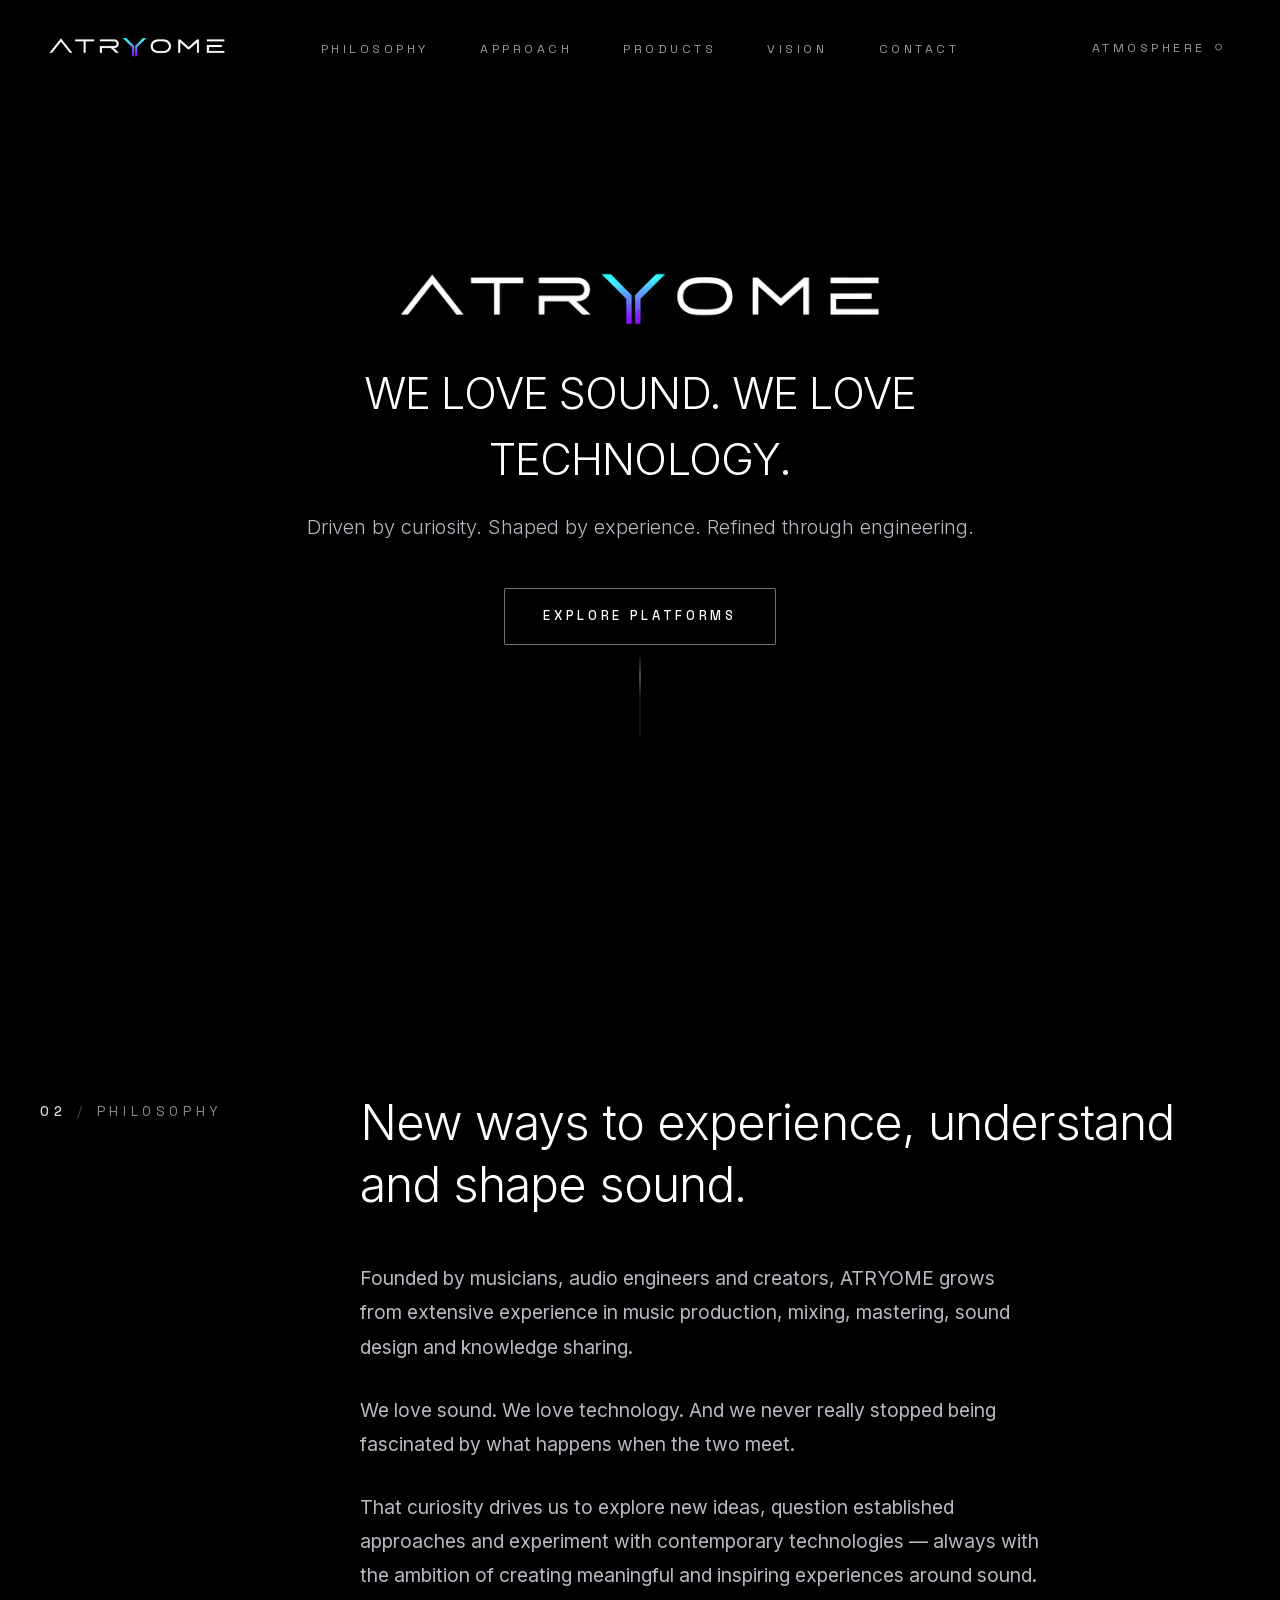
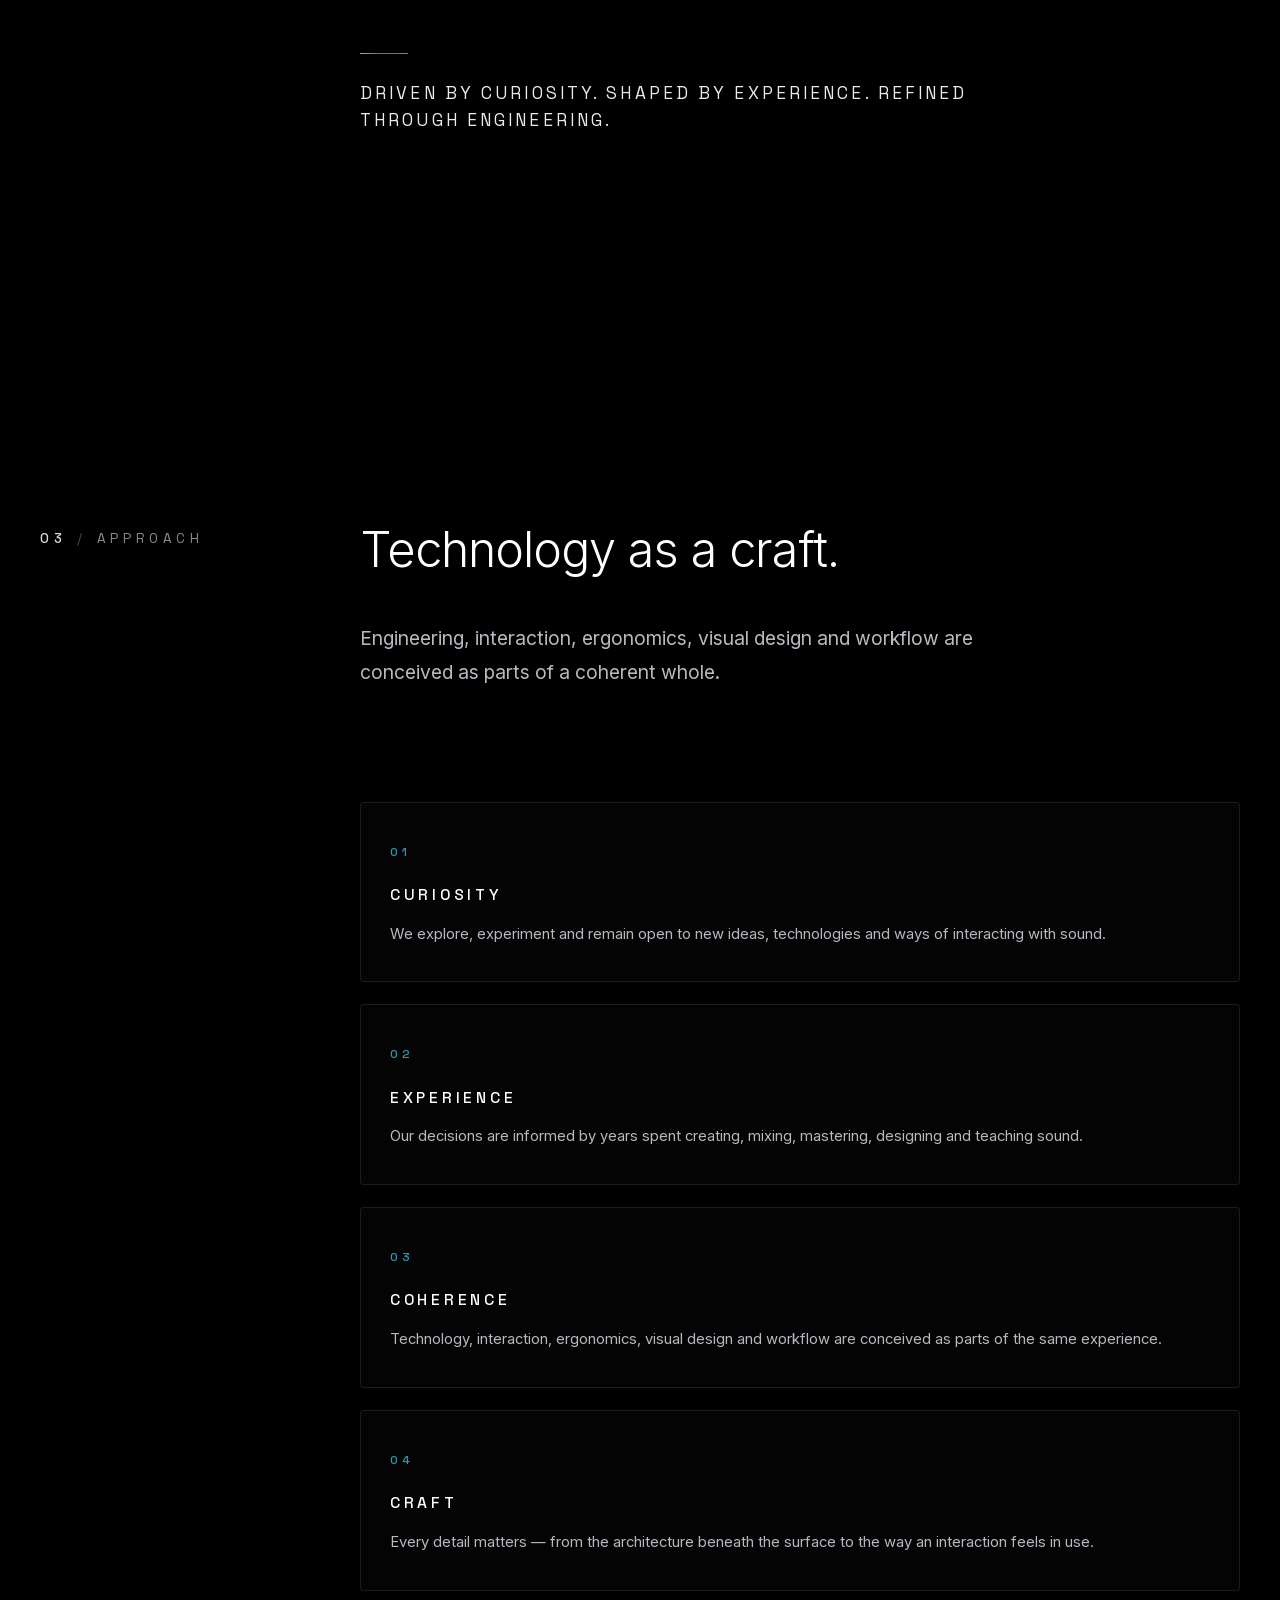
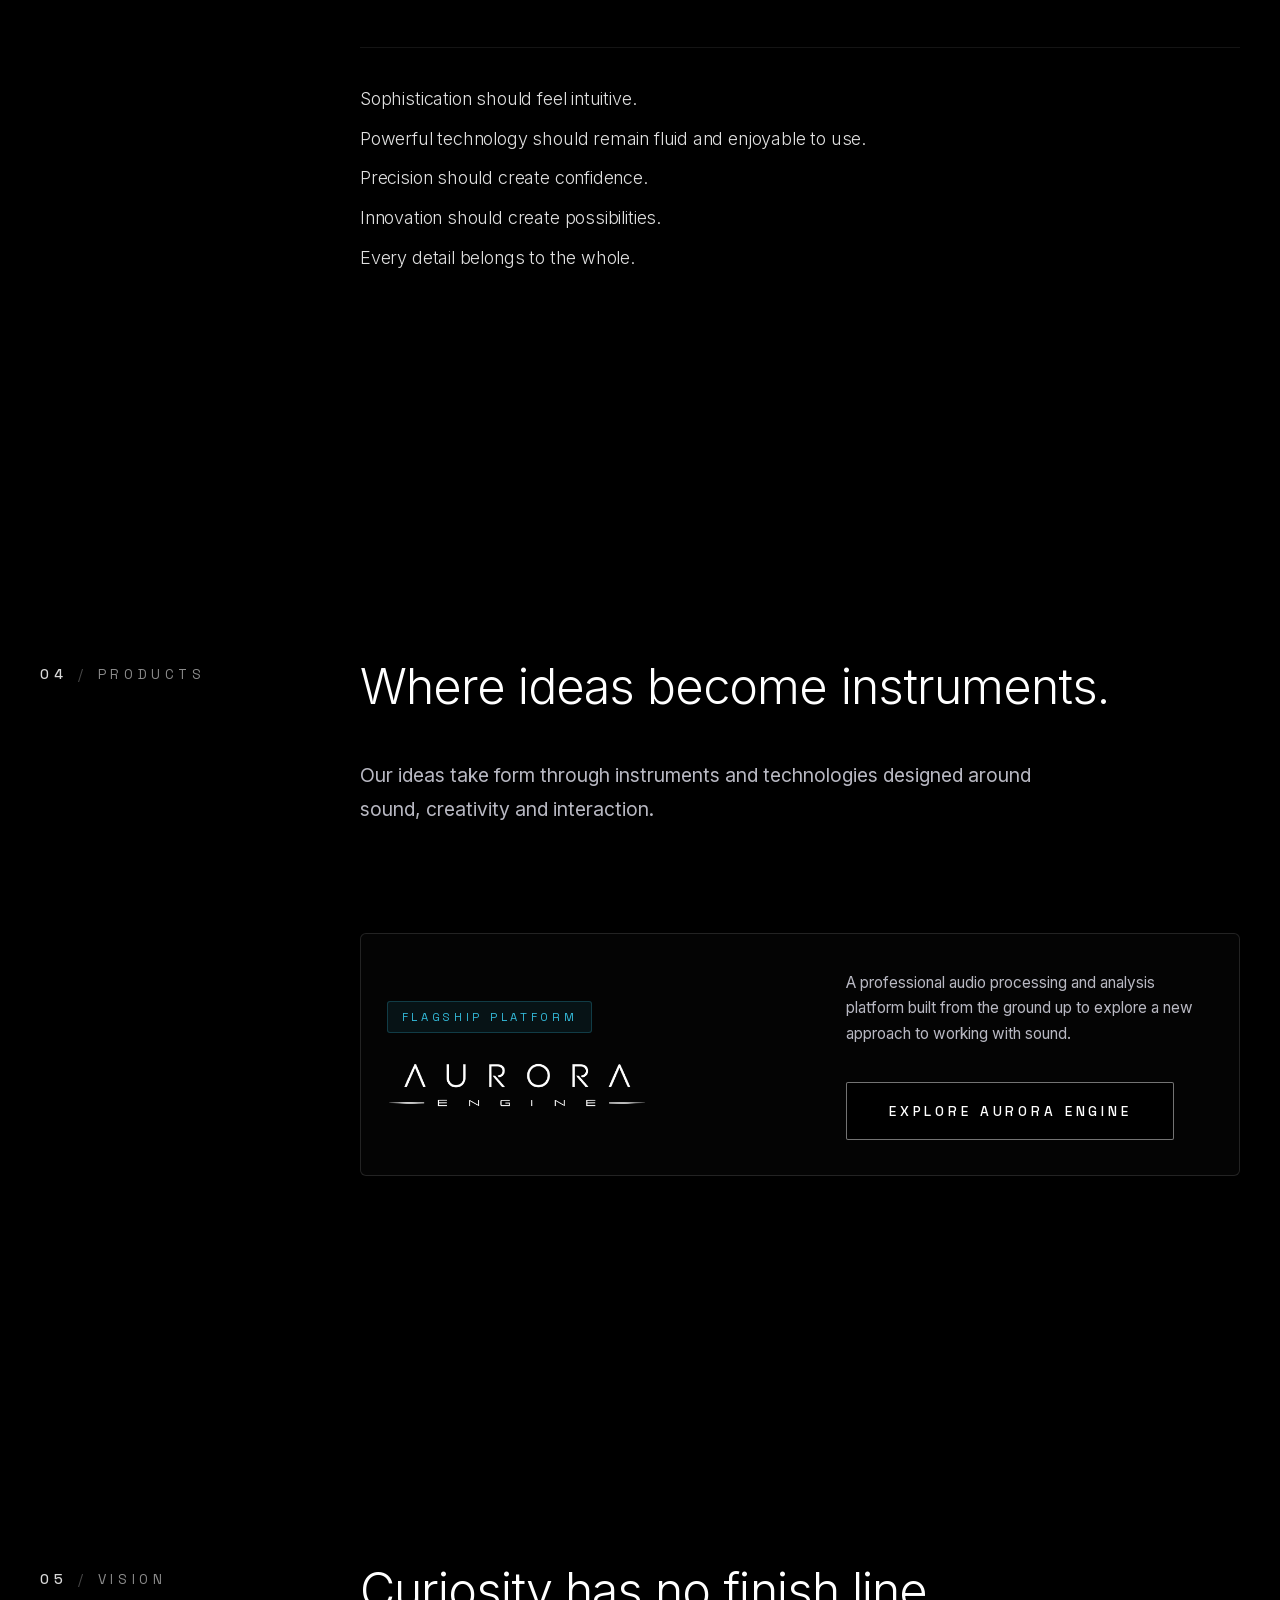
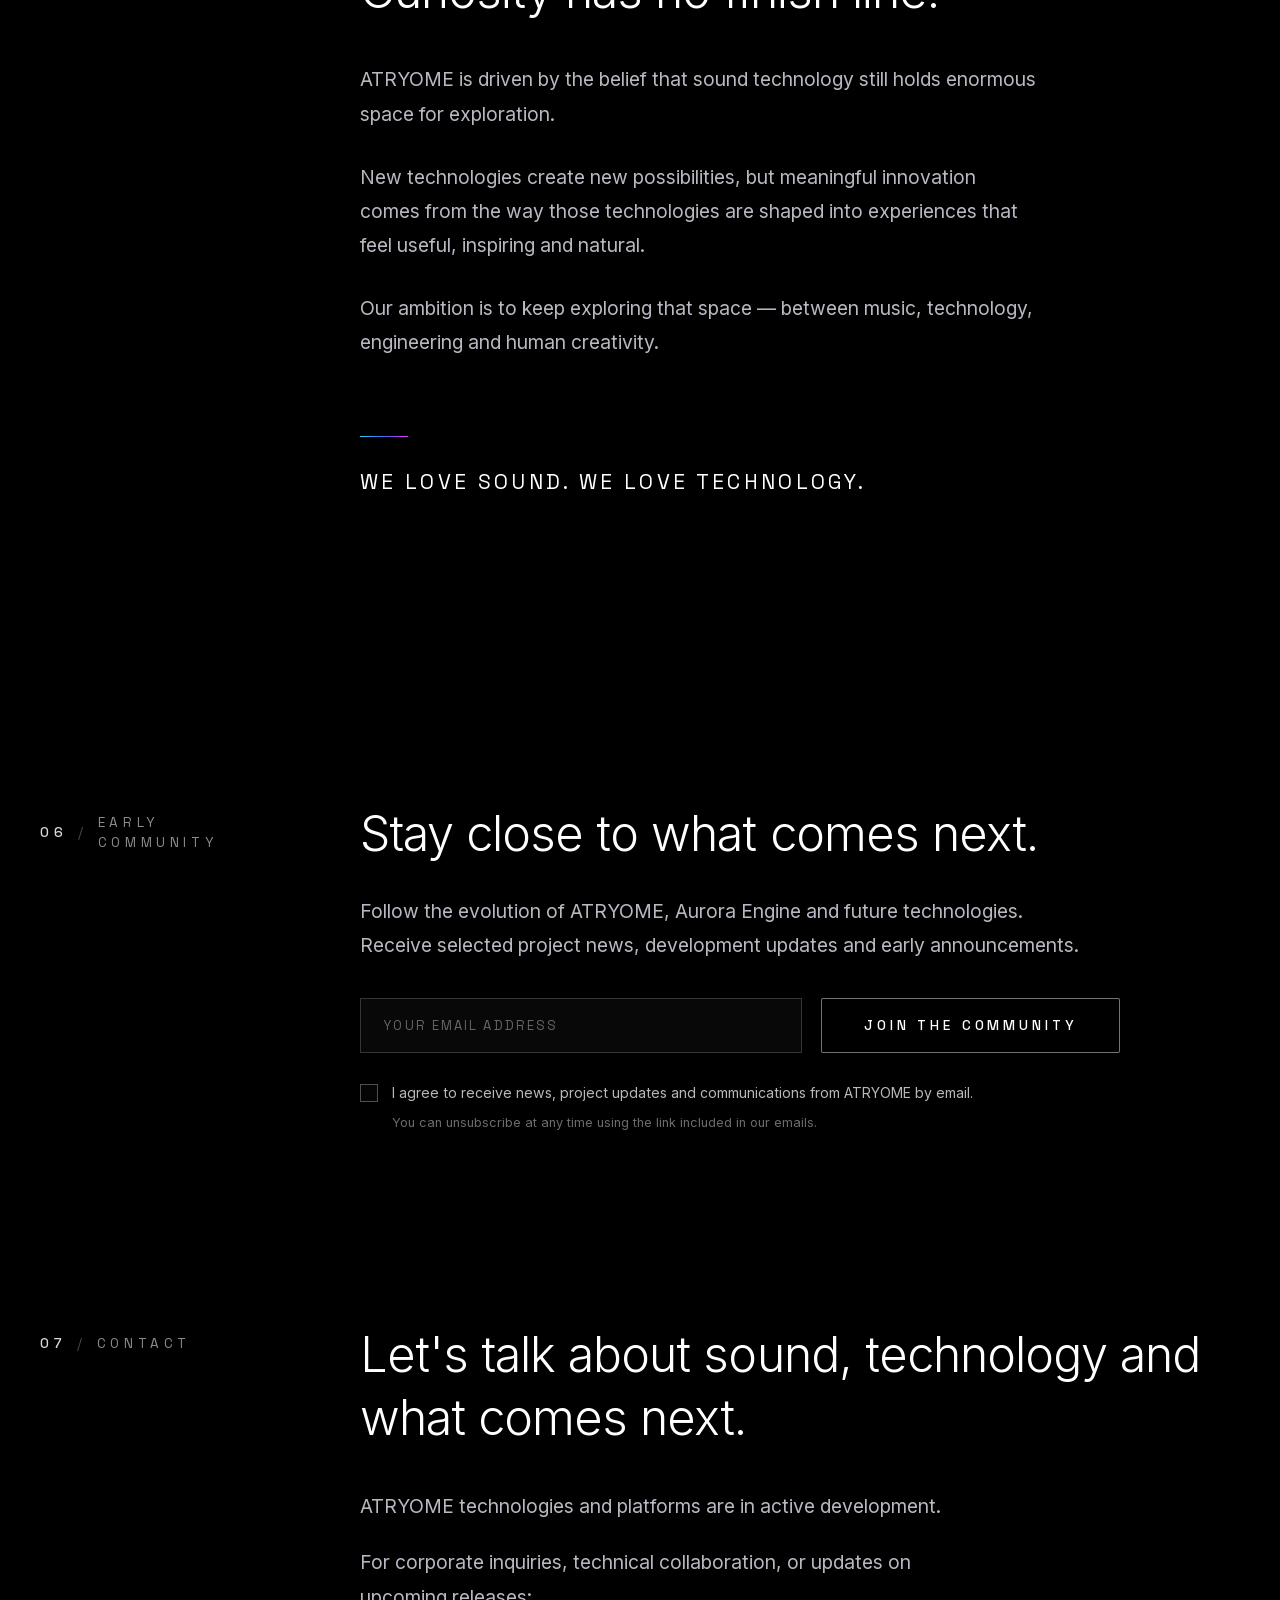
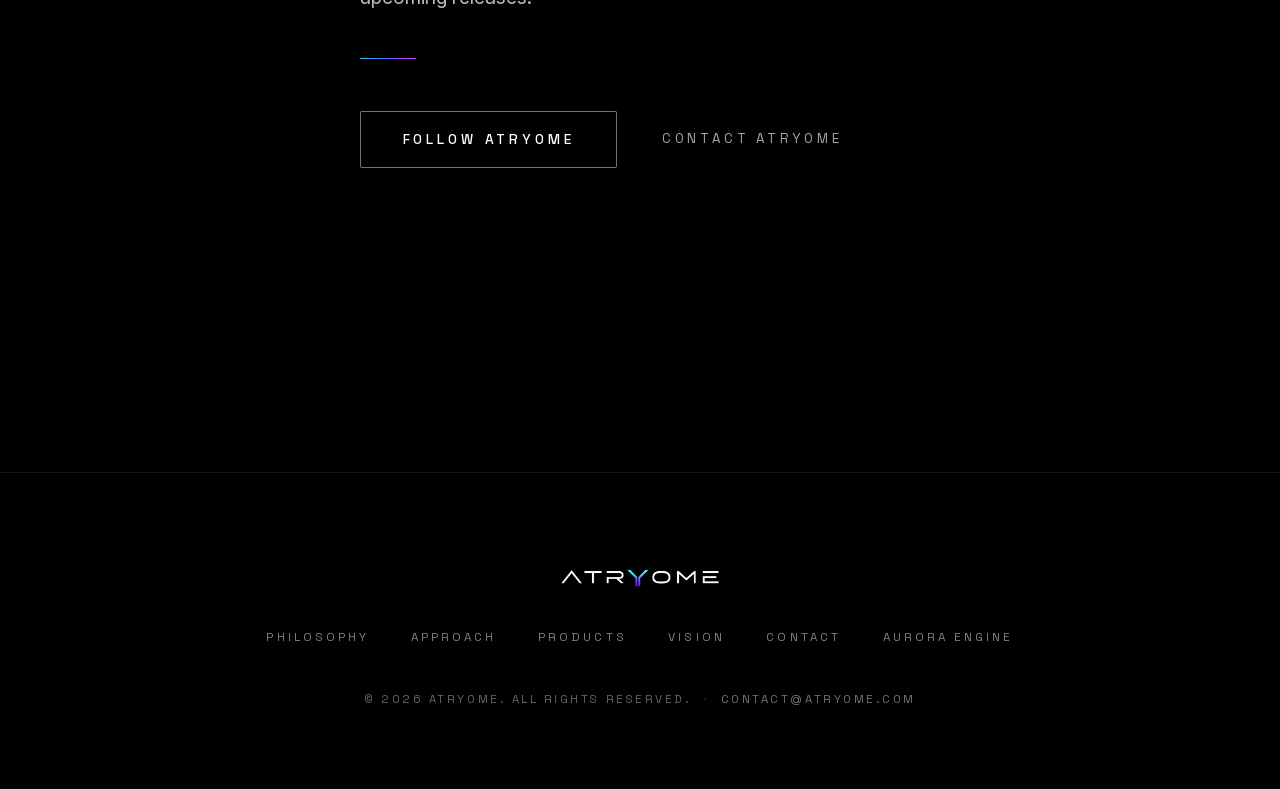
==== commit 45fff710: "[ATRYOME-WEB-0013] Add Early Community signup" ====
--- a/index.html
+++ b/index.html
@@ -325,12 +325,90 @@
       </div>
     </section>
 
-    <!-- 06 — CONTACT -->
+    <!-- 06 — EARLY COMMUNITY -->
+    <section class="section-community corp-section" id="community" aria-label="ATRYOME Early Community">
+      <div class="section-container">
+        <div class="community-grid">
+          <div class="community-meta">
+            <span class="section-number">06</span>
+            <span class="section-divider" aria-hidden="true">/</span>
+            <span class="section-label">EARLY COMMUNITY</span>
+          </div>
+
+          <div class="community-content">
+            <h2 class="community-headline corp-headline">
+              Stay close to what comes next.
+            </h2>
+
+            <div class="community-body corp-body">
+              <p>
+                Follow the evolution of ATRYOME, Aurora Engine and future technologies. Receive selected project news, development updates and early announcements.
+              </p>
+            </div>
+
+            <form 
+              method="POST" 
+              action="https://37bb65b5.sibforms.com/serve/[base64]" 
+              class="early-community-form"
+            >
+              <!-- Honeypot (visually & accessibly hidden) -->
+              <div style="position: absolute; left: -5000px;" aria-hidden="true">
+                <input type="text" name="email_address_check" value="" tabindex="-1" autocomplete="off">
+              </div>
+
+              <!-- Hidden Brevo Contract Fields -->
+              <input type="hidden" name="locale" value="fr">
+              <input type="hidden" name="html_type" value="simple">
+
+              <!-- Input + Action Row -->
+              <div class="community-form-row">
+                <div class="community-input-wrap">
+                  <label for="early-community-email" class="sr-only">YOUR EMAIL ADDRESS</label>
+                  <input 
+                    type="email" 
+                    id="early-community-email" 
+                    name="EMAIL" 
+                    class="community-email-input" 
+                    placeholder="YOUR EMAIL ADDRESS" 
+                    required 
+                    autocomplete="email"
+                  >
+                </div>
+
+                <button type="submit" class="aurora-control-primary community-submit-btn" aria-label="Join the ATRYOME Early Community">
+                  <span class="control-text">JOIN THE COMMUNITY</span>
+                  <span class="control-border-pulse" aria-hidden="true"></span>
+                </button>
+              </div>
+
+              <!-- Consent Row -->
+              <div class="community-consent-row">
+                <label class="community-checkbox-label" for="early-community-optin">
+                  <input 
+                    type="checkbox" 
+                    id="early-community-optin" 
+                    name="OPT_IN" 
+                    value="1" 
+                    required 
+                    class="community-checkbox-input"
+                  >
+                  <span class="checkbox-custom" aria-hidden="true"></span>
+                  <span class="consent-text">I agree to receive news, project updates and communications from ATRYOME by email.</span>
+                </label>
+                <p class="unsubscribe-note">You can unsubscribe at any time using the link included in our emails.</p>
+              </div>
+            </form>
+          </div>
+        </div>
+      </div>
+    </section>
+
+    <!-- 07 — CONTACT -->
     <section class="section-contact corp-section" id="contact" aria-label="ATRYOME Corporate Contact">
       <div class="section-container">
         <div class="contact-grid">
           <div class="contact-meta">
-            <span class="section-number">06</span>
+            <span class="section-number">07</span>
             <span class="section-divider" aria-hidden="true">/</span>
             <span class="section-label">CONTACT</span>
           </div>
--- a/css/style.css
+++ b/css/style.css
@@ -1568,7 +1568,7 @@
   position: relative;
   width: 100%;
   background-color: var(--color-bg-pure);
-  padding: 10rem 2rem 16rem;
+  padding: 10rem 2rem 10rem;
   overflow: hidden;
   z-index: 10;
 }
@@ -1850,13 +1850,214 @@
 }
 
 /* --------------------------------------------------------------------------
-   12. SECTION 06 — CONTACT / STAY TUNED (v1)
+   12. SECTION 06 — EARLY COMMUNITY (BREVO SIMPLE HTML INTEGRATION)
+   -------------------------------------------------------------------------- */
+.section-community {
+  position: relative;
+  width: 100%;
+  background-color: var(--color-bg-pure);
+  padding: 9rem 2rem 6rem;
+  overflow: hidden;
+  z-index: 10;
+}
+
+.community-grid {
+  display: grid;
+  grid-template-columns: 240px 1fr;
+  gap: 4rem 5rem;
+  align-items: start;
+}
+
+.community-meta {
+  display: flex;
+  align-items: center;
+  gap: 0.65rem;
+  font-family: var(--font-family-code);
+  font-size: 0.85rem;
+  letter-spacing: 0.34em;
+  color: rgba(255, 255, 255, 0.55);
+  text-transform: uppercase;
+  padding-top: 0.6rem;
+  user-select: none;
+}
+
+.community-content {
+  display: flex;
+  flex-direction: column;
+}
+
+.community-headline {
+  font-family: var(--font-family-main);
+  font-size: clamp(2.2rem, 3.8vw, 3.2rem);
+  font-weight: 300;
+  line-height: 1.28;
+  letter-spacing: -0.02em;
+  color: var(--color-text-primary);
+  margin-bottom: 1.8rem;
+  max-width: 900px;
+}
+
+.community-body {
+  font-family: var(--font-family-main);
+  font-size: clamp(1.05rem, 1.6vw, 1.2rem);
+  font-weight: 400;
+  line-height: 1.78;
+  color: var(--color-text-silver);
+  max-width: 720px;
+  margin-bottom: 2.2rem;
+}
+
+.early-community-form {
+  display: flex;
+  flex-direction: column;
+  max-width: 760px;
+  width: 100%;
+}
+
+.community-form-row {
+  display: flex;
+  gap: 1.2rem;
+  align-items: stretch;
+  margin-bottom: 1.8rem;
+  width: 100%;
+}
+
+.community-input-wrap {
+  flex: 1;
+  position: relative;
+  display: flex;
+  align-items: center;
+}
+
+.community-email-input {
+  width: 100%;
+  height: 100%;
+  min-height: 52px;
+  background: rgba(255, 255, 255, 0.03);
+  border: 1px solid rgba(255, 255, 255, 0.18);
+  color: #ffffff;
+  font-family: var(--font-family-code);
+  font-size: 0.82rem;
+  letter-spacing: 0.16em;
+  padding: 0.95rem 1.4rem;
+  border-radius: 0;
+  outline: none;
+  transition: border-color 0.35s ease, background-color 0.35s ease, box-shadow 0.35s ease;
+  box-sizing: border-box;
+}
+
+.community-email-input::placeholder {
+  color: rgba(255, 255, 255, 0.38);
+  font-family: var(--font-family-code);
+  font-size: 0.82rem;
+  letter-spacing: 0.16em;
+}
+
+.community-email-input:hover {
+  border-color: rgba(255, 255, 255, 0.32);
+}
+
+.community-email-input:focus {
+  border-color: rgba(0, 229, 255, 0.7);
+  background: rgba(0, 229, 255, 0.02);
+  box-shadow: 0 0 16px rgba(0, 229, 255, 0.12);
+}
+
+.community-submit-btn {
+  height: auto;
+  min-height: 52px;
+  display: inline-flex;
+  align-items: center;
+  justify-content: center;
+  white-space: nowrap;
+  padding: 0 2rem;
+  box-sizing: border-box;
+  cursor: pointer;
+  background: transparent;
+}
+
+.community-consent-row {
+  display: flex;
+  flex-direction: column;
+  gap: 0.6rem;
+}
+
+.community-checkbox-label {
+  display: flex;
+  align-items: flex-start;
+  gap: 0.85rem;
+  cursor: pointer;
+  user-select: none;
+}
+
+.community-checkbox-input {
+  position: absolute;
+  opacity: 0;
+  width: 0;
+  height: 0;
+}
+
+.checkbox-custom {
+  flex-shrink: 0;
+  width: 18px;
+  height: 18px;
+  margin-top: 2px;
+  border: 1px solid rgba(255, 255, 255, 0.3);
+  background: rgba(255, 255, 255, 0.02);
+  position: relative;
+  transition: border-color 0.3s ease, background-color 0.3s ease, box-shadow 0.3s ease;
+  box-sizing: border-box;
+}
+
+.community-checkbox-label:hover .checkbox-custom {
+  border-color: rgba(0, 229, 255, 0.6);
+}
+
+.community-checkbox-input:focus-visible + .checkbox-custom {
+  outline: 2px solid rgba(0, 229, 255, 0.8);
+  outline-offset: 2px;
+}
+
+.community-checkbox-input:checked + .checkbox-custom {
+  background: rgba(0, 229, 255, 0.15);
+  border-color: rgba(0, 229, 255, 0.85);
+}
+
+.community-checkbox-input:checked + .checkbox-custom::after {
+  content: "";
+  position: absolute;
+  left: 5px;
+  top: 1px;
+  width: 5px;
+  height: 10px;
+  border: solid #00e5ff;
+  border-width: 0 2px 2px 0;
+  transform: rotate(45deg);
+}
+
+.consent-text {
+  font-family: var(--font-family-main);
+  font-size: 0.88rem;
+  line-height: 1.55;
+  color: rgba(255, 255, 255, 0.72);
+}
+
+.unsubscribe-note {
+  font-family: var(--font-family-main);
+  font-size: 0.8rem;
+  line-height: 1.5;
+  color: rgba(255, 255, 255, 0.42);
+  margin-left: 2rem;
+}
+
+/* --------------------------------------------------------------------------
+   13. SECTION 07 — CONTACT / STAY TUNED (v1)
    -------------------------------------------------------------------------- */
 .section-contact {
   position: relative;
   width: 100%;
   background-color: var(--color-bg-pure);
-  padding: 10rem 2rem 14rem;
+  padding: 6rem 2rem 19rem;
   overflow: hidden;
   z-index: 10;
 }
@@ -2070,23 +2271,58 @@
   transform: translateY(0);
 }
 
-/* Section 06 Responsive Adaptations */
+/* Section 06 / 07 Responsive Adaptations */
 @media (max-width: 1023px) {
+  .section-community {
+    padding: 6rem 2rem 4rem;
+  }
   .section-contact {
-    padding: 7rem 2rem 9rem;
-  }
+    padding: 4rem 2rem 14rem;
+  }
+  .community-grid,
   .contact-grid {
     grid-template-columns: 1fr;
     gap: 2.5rem;
   }
+  .community-meta,
   .contact-meta {
     padding-top: 0;
   }
 }
 
 @media (max-width: 767px) {
+  .section-community {
+    padding: 4rem 1.2rem 3rem;
+  }
+  .community-headline {
+    font-size: 1.85rem;
+    line-height: 1.3;
+    margin-bottom: 1.5rem;
+  }
+  .community-body {
+    font-size: 1rem;
+    line-height: 1.7;
+    margin-bottom: 1.8rem;
+  }
+  .community-form-row {
+    flex-direction: column;
+    gap: 1rem;
+  }
+  .community-email-input {
+    min-height: 48px;
+    font-size: 0.78rem;
+    padding: 0.85rem 1.2rem;
+  }
+  .community-submit-btn {
+    width: 100%;
+    min-height: 48px;
+  }
+  .unsubscribe-note {
+    margin-left: 0;
+    margin-top: 0.2rem;
+  }
   .section-contact {
-    padding: 5rem 1.2rem 7rem;
+    padding: 3rem 1.2rem 9rem;
   }
   .contact-headline {
     font-size: 1.85rem;
@@ -2664,6 +2900,14 @@
 }
 
 @media (max-width: 767px) {
+  .corp-logo-wrapper {
+    max-width: 280px;
+    margin-bottom: 1.8rem;
+  }
+  .corp-hero-headline {
+    font-size: 1.5rem;
+    line-height: 1.5;
+  }
   .corp-homepage .scroll-line-wrap {
     height: 60px;
   }
@@ -2674,7 +2918,7 @@
     bottom: -10.0rem;
   }
   .corp-header {
-    padding: 1.2rem 1rem 0.8rem;
+    padding: 1.2rem 0.8rem 0.8rem;
     flex-direction: column;
     justify-content: center;
     align-items: center;
@@ -2694,12 +2938,12 @@
     height: 17px;
   }
   .corp-header .nav-list {
-    gap: 1.1rem;
+    gap: 1rem;
     justify-content: center;
   }
   .corp-header .nav-link {
-    font-size: 0.65rem;
-    letter-spacing: 0.18em;
+    font-size: 0.58rem;
+    letter-spacing: 0.17em;
   }
   .corp-header .header-atmosphere-wrap {
     position: relative;
@@ -2710,6 +2954,21 @@
     display: flex;
     justify-content: center;
   }
+}
+
+@media (max-width: 340px) {
+  .corp-header {
+    padding-left: 0.4rem;
+    padding-right: 0.4rem;
+  }
+  .corp-header .nav-list {
+    gap: 0.65rem;
+  }
+  .corp-header .nav-link {
+    font-size: 0.58rem;
+    letter-spacing: 0.12em;
+  }
+}
   .corp-pillars-grid {
     grid-template-columns: 1fr;
     gap: 1.4rem;
